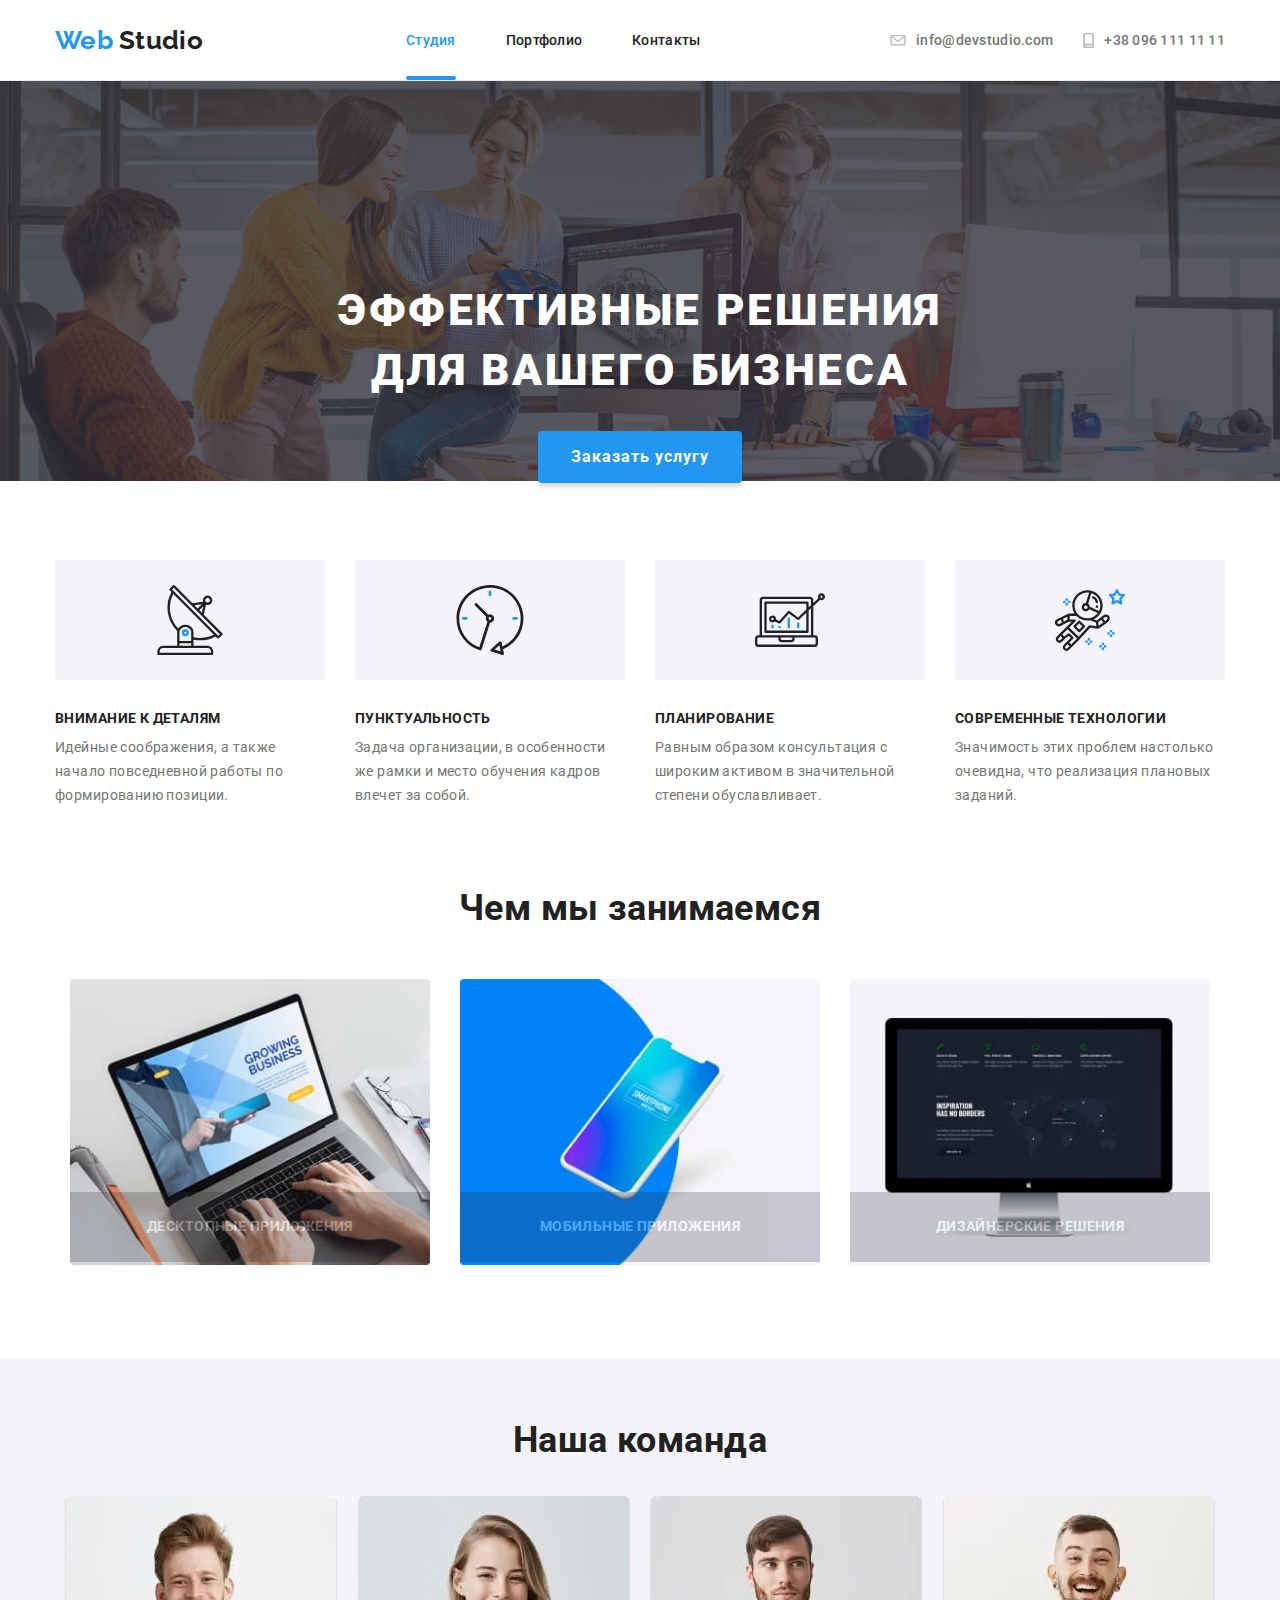
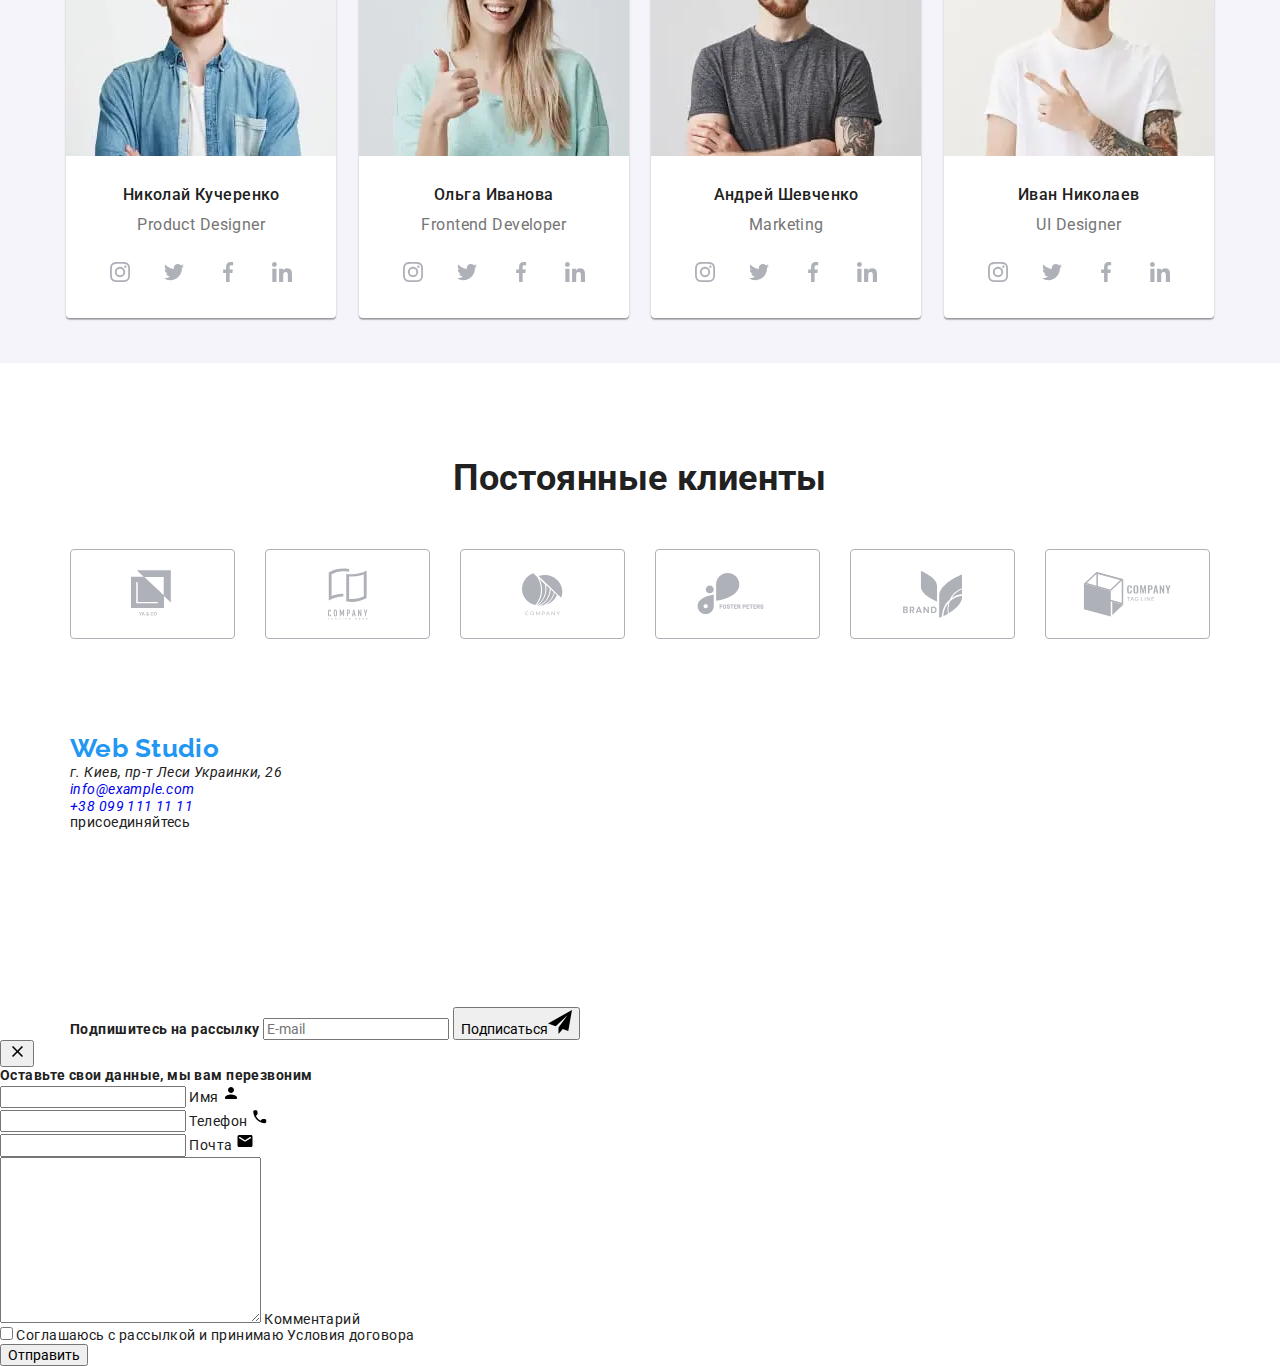
==== index.html @ 39c7b910 "main-page w/t footer" ====
<!DOCTYPE html>
<html lang="ru">
  <head>
    <meta charset="UTF-8" />
    <meta name="viewport" content="width=device-width, initial-scale=1.0" />
    <title>Web Studio</title>
    <link
      rel="stylesheet"
      href="https://fonts.googleapis.com/css2?family=Raleway:wght@700&family=Roboto:wght@400;500;700;900&display=swap"
    />
    <link
      rel="stylesheet"
      href="https://cdnjs.cloudflare.com/ajax/libs/modern-normalize/0.6.0/modern-normalize.min.css"
    />

    <link rel="stylesheet" href="./css/main.min.css" />
  </head>
  <body>
    <!-- Шапка сайта. Присутствует на всех стр сайта -->
    <header class="page-header">
      <!-- Навигация по шапке сайта -->
      <div class="container page-header__container">
        <a href="./index.html" class="logo page-header__logo"
          ><span>Web</span>
          <span class="header__logo--tail link">Studio</span></a
        >
        <div class="is-hidden" data-drop>
          <div id="menu-container" class="drop-down-menu">
            <nav>
              <ul class="page-header__nav">
                <li>
                  <a
                    href="./index.html"
                    class="link nav__link--current nav__link"
                    >Студия</a
                  >
                </li>
                <li>
                  <a href="./portfolio.html" class="link nav__link"
                    >Портфолио</a
                  >
                </li>
                <li>
                  <a href="" class="link nav__link">Контакты</a>
                </li>
              </ul>
            </nav>

            <div>
              <ul class="page-header__contacts-list">
                <li>
                  <a
                    href="mailto:info@devstudio.com"
                    class="page-header__contacts-link"
                    ><svg
                      width="16"
                      height="11"
                      class="page-header__contacts-icon"
                    >
                      <use href="./images/sprite.svg#icon-envelope"></use>
                    </svg>
                    info@devstudio.com</a
                  >
                </li>
                <li>
                  <a href="tel:+380961111111" class="page-header__contacts-link"
                    ><svg
                      width="11"
                      height="15"
                      class="page-header__contacts-icon"
                    >
                      <use
                        href="./images/sprite.svg#icon-smartphone"
                      ></use></svg
                    >+38 096 111 11 11</a
                  >
                </li>
              </ul>
            </div>
          </div>
        </div>
        <button class="drop-down-button" aria-expanded="false" data-drop-button>
          <svg
            width="24"
            height="16"
            aria-controls="menu-container"
            aria-label="Переключатель мобильного меню"
            class="drop-down-icon"
          >
            <use class="open" href="./images/sprite.svg#icon-menu_mobile"></use>
            <use
              class="close"
              href="./images/sprite.svg#icon-close_mobile"
            ></use>
          </svg>
        </button>
      </div>
    </header>

    <main>
      <!-- Герой-->
      <div class="hero-overlay">
        <section class="hero">
          <h1 class="hero__title">
            Эффективные решения <br />
            для вашего бизнеса
          </h1>
          <button class="hero__button--primary" data-modal-open>
            Заказать услугу
          </button>
        </section>
      </div>

      <!-- Преимущества -->
      <section class="section">
        <div class="container container-wrap">
          <h2 class="visually-hidden">Особенности компании</h2>
          <ul class="features__list">
            <li class="features__item">
              <div class="features__layout">
                <svg width="70" height="70" class="features__icon">
                  <use href="./images/sprite.svg#icon-antenna"></use>
                </svg>
              </div>
              <h3 class="features__subtitle">Внимание к деталям</h3>
              <p class="features__text">
                Идейные соображения, а также начало повседневной работы по
                формированию позиции.
              </p>
            </li>
            <li class="features__item">
              <div class="features__layout">
                <svg width="70" height="70" class="features__icon">
                  <use href="./images/sprite.svg#icon-clock"></use>
                </svg>
              </div>
              <h3 class="features__subtitle">Пунктуальность</h3>
              <p class="features__text">
                Задача организации, в особенности же рамки и место обучения
                кадров влечет за собой.
              </p>
            </li>
            <li class="features__item">
              <div class="features__layout">
                <svg width="70" height="70" class="features__icon">
                  <use href="./images/sprite.svg#icon-diagram"></use>
                </svg>
              </div>
              <h3 class="features__subtitle">Планирование</h3>
              <p class="features__text">
                Равным образом консультация с широким активом в значительной
                степени обуславливает.
              </p>
            </li>
            <li class="features__item">
              <div class="features__layout">
                <svg width="70" height="70" class="features__icon">
                  <use href="./images/sprite.svg#icon-astronaut"></use>
                </svg>
              </div>
              <h3 class="features__subtitle">Современные технологии</h3>
              <p class="features__text">
                Значимость этих проблем настолько очевидна, что реализация
                плановых заданий.
              </p>
            </li>
          </ul>
        </div>
      </section>

      <!-- Сфера деятельности -->
      <section class="section section-we-do">
        <div class="container">
          <h2 class="section-we-do__title title">Чем мы занимаемся</h2>
          <ul class="section-we-do__list">
            <li class="section-we-do__item">
              <img
                class="section-we-do__image"
                src="./images/laptop.jpg"
                alt="изображение ноутбук"
                width="370"
              />

              <h3 class="section-we-do__subtitle">Десктопные приложения</h3>
            </li>
            <li class="section-we-do__item">
              <img
                class="section-we-do__image"
                src="./images/mobile.jpg"
                alt="изображение смартфон"
                width="370"
              />
              <h3 class="section-we-do__subtitle">Мобильные приложения</h3>
            </li>
            <li class="section-we-do__item">
              <img
                class="section-we-do__image"
                src="./images/desctop.jpg"
                alt="изображение компьютер"
                width="370"
              />
              <h3 class="section-we-do__subtitle">Дизайнерские решения</h3>
            </li>
          </ul>
        </div>
      </section>

      <!-- Сотрудники компании -->
      <section class="section section-team">
        <div class="container container-wrap">
          <h2 class="section-team__title title">Наша команда</h2>
          <ul class="section-team__list">
            <li class="section-team__item">
              <picture>
                <source
                  srcset="
                    ./images/team/team-1_1200.webp    270w,
                    ./images/team/team-1_1200@2x.webp 540w
                  "
                  type="image/webp"
                  media="(min-width: 1200px)"
                  sizes="270px"
                />
                <source
                  srcset="
                    ./images/team/team-1_1200.jpg    270w,
                    ./images/team/team-1_1200@2x.jpg 540w
                  "
                  media="(min-width: 1200px)"
                  sizes="270px"
                />

                <source
                  srcset="
                    ./images/team/team-1_768.webp    354w,
                    ./images/team/team-1_768@2x.webp 708w
                  "
                  type="image/webp"
                  media="(min-width: 768px)"
                  sizes="354px"
                />
                <source
                  srcset="
                    ./images/team/team-1_768.jpg    354w,
                    ./images/team/team-1_768@2x.jpg 708w
                  "
                  media="(min-width: 768px)"
                  sizes="354px"
                />

                <source
                  srcset="
                    ./images/team/team-1_480.webp    450w,
                    ./images/team/team-1_480@2x.webp 900w
                  "
                  type="image/webp"
                  media="(max-width: 767px)"
                />

                <source
                  srcset="
                    ./images/team/team-1_480.jpg    450w,
                    ./images/team/team-1_480@2x.jpg 900w
                  "
                  media="(max-width: 767px)"
                />

                <img
                  class="face-card__image"
                  src="./images/team/team-1_480.jpg"
                  alt="Фото Николая Кучеренко"
                />
              </picture>
              <div class="card__item-info">
                <h3 class="card__item-name">Николай Кучеренко</h3>
                <p class="card__item-profession">Product Designer</p>
                <ul class="card__social-list">
                  <li>
                    <a
                      href=""
                      aria-label="Instagram link"
                      class="card__social-link social-link"
                      ><svg width="20" height="20" class="icon-social">
                        <use
                          href="./images/sprite.svg#icon-Instagram"
                        ></use></svg
                    ></a>
                  </li>
                  <li>
                    <a
                      href=""
                      aria-label="Twitter link"
                      class="card__social-link social-link"
                      ><svg width="20" height="20" class="icon-social">
                        <use href="./images/sprite.svg#icon-twitter"></use></svg
                    ></a>
                  </li>
                  <li>
                    <a
                      href=""
                      aria-label="Facebook link"
                      class="card__social-link social-link"
                      ><svg width="20" height="20" class="icon-social">
                        <use
                          href="./images/sprite.svg#icon-facebook"
                        ></use></svg
                    ></a>
                  </li>
                  <li>
                    <a
                      href=""
                      aria-label="LinkedIn link"
                      class="card__social-link social-link"
                      ><svg width="20" height="20" class="icon-social">
                        <use
                          href="./images/sprite.svg#icon-linkedIn"
                        ></use></svg
                    ></a>
                  </li>
                </ul>
              </div>
            </li>

            <li class="section-team__item">
              <div class="card">
                <picture>
                  <source
                    srcset="
                      ./images/team/team-2_1200.webp    270w,
                      ./images/team/team-2_1200@2x.webp 540w
                    "
                    type="image/webp"
                    media="(min-width: 1200px)"
                    sizes="270px"
                  />
                  <source
                    srcset="
                      ./images/team/team-2_1200.jpg    270w,
                      ./images/team/team-2_1200@2x.jpg 540w
                    "
                    media="(min-width: 1200px)"
                    sizes="270px"
                  />

                  <source
                    srcset="
                      ./images/team/team-2_768.webp    354w,
                      ./images/team/team-2_768@2x.webp 708w
                    "
                    type="image/webp"
                    media="(min-width: 768px)"
                    sizes="354px"
                  />
                  <source
                    srcset="
                      ./images/team/team-2_768.jpg    354w,
                      ./images/team/team-2_768@2x.jpg 708w
                    "
                    media="(min-width: 768px)"
                    sizes="354px"
                  />

                  <source
                    srcset="
                      ./images/team/team-2_480.webp    450w,
                      ./images/team/team-2_480@2x.webp 900w
                    "
                    type="image/webp"
                    media="(max-width: 767px)"
                  />

                  <source
                    srcset="
                      ./images/team/team-2_480.jpg    450w,
                      ./images/team/team-2_480@2x.jpg 900w
                    "
                    media="(max-width: 767px)"
                  />

                  <img
                    class="face-card__image"
                    src="./images/team/team-2_480.jpg"
                    alt="Фото Ольга Иванова"
                  />
                </picture>

                <div class="card__item-info">
                  <h3 class="card__item-name">Ольга Иванова</h3>
                  <p class="card__item-profession">Frontend Developer</p>
                  <ul class="card__social-list">
                    <li>
                      <a
                        href=""
                        aria-label="Instagram link"
                        class="card__social-link social-link"
                        ><svg width="20" height="20" class="icon-social">
                          <use
                            href="./images/sprite.svg#icon-Instagram"
                          ></use></svg
                      ></a>
                    </li>
                    <li>
                      <a
                        href=""
                        aria-label="Twitter link"
                        class="card__social-link social-link"
                        ><svg width="20" height="20" class="icon-social">
                          <use
                            href="./images/sprite.svg#icon-twitter"
                          ></use></svg
                      ></a>
                    </li>
                    <li>
                      <a
                        href=""
                        aria-label="Facebook link"
                        class="card__social-link social-link"
                        ><svg width="20" height="20" class="icon-social">
                          <use
                            href="./images/sprite.svg#icon-facebook"
                          ></use></svg
                      ></a>
                    </li>
                    <li>
                      <a
                        href=""
                        aria-label="LinkedIn link"
                        class="card__social-link social-link"
                        ><svg width="20" height="20" class="icon-social">
                          <use
                            href="./images/sprite.svg#icon-linkedIn"
                          ></use></svg
                      ></a>
                    </li>
                  </ul>
                </div>
              </div>
            </li>

            <li class="section-team__item">
              <div class="card">
                <picture>
                  <source
                    srcset="
                      ./images/team/team-3_1200.webp    270w,
                      ./images/team/team-3_1200@2x.webp 540w
                    "
                    type="image/webp"
                    media="(min-width: 1200px)"
                    sizes="270px"
                  />
                  <source
                    srcset="
                      ./images/team/team-3_1200.jpg    270w,
                      ./images/team/team-3_1200@2x.jpg 540w
                    "
                    media="(min-width: 1200px)"
                    sizes="270px"
                  />

                  <source
                    srcset="
                      ./images/team/team-3_768.webp    354w,
                      ./images/team/team-3_768@2x.webp 708w
                    "
                    type="image/webp"
                    media="(min-width: 768px)"
                    sizes="354px"
                  />
                  <source
                    srcset="
                      ./images/team/team-3_768.jpg    354w,
                      ./images/team/team-3_768@2x.jpg 708w
                    "
                    media="(min-width: 768px)"
                    sizes="354px"
                  />

                  <source
                    srcset="
                      ./images/team/team-3_480.webp    450w,
                      ./images/team/team-3_480@2x.webp 900w
                    "
                    type="image/webp"
                    media="(max-width: 767px)"
                  />

                  <source
                    srcset="
                      ./images/team/team-3_480.jpg    450w,
                      ./images/team/team-3_480@2x.jpg 900w
                    "
                    media="(max-width: 767px)"
                  />

                  <img
                    class="face-card__image"
                    src="./images/team/team-3_480.jpg"
                    alt="Фото Андрей Шевченко"
                  />
                </picture>

                <div class="card__item-info">
                  <h3 class="card__item-name">Андрей Шевченко</h3>
                  <p class="card__item-profession">Marketing</p>
                  <ul class="card__social-list">
                    <li>
                      <a
                        href=""
                        aria-label="Instagram link"
                        class="card__social-link social-link"
                        ><svg width="20" height="20" class="icon-social">
                          <use
                            href="./images/sprite.svg#icon-Instagram"
                          ></use></svg
                      ></a>
                    </li>
                    <li>
                      <a
                        href=""
                        aria-label="Twitter link"
                        class="card__social-link social-link"
                        ><svg width="20" height="20" class="icon-social">
                          <use
                            href="./images/sprite.svg#icon-twitter"
                          ></use></svg
                      ></a>
                    </li>
                    <li>
                      <a
                        href=""
                        aria-label="Facebook link"
                        class="card__social-link social-link"
                        ><svg width="20" height="20" class="icon-social">
                          <use
                            href="./images/sprite.svg#icon-facebook"
                          ></use></svg
                      ></a>
                    </li>
                    <li>
                      <a
                        href=""
                        aria-label="LinkedIn link"
                        class="card__social-link social-link"
                        ><svg width="20" height="20" class="icon-social">
                          <use
                            href="./images/sprite.svg#icon-linkedIn"
                          ></use></svg
                      ></a>
                    </li>
                  </ul>
                </div>
              </div>
            </li>

            <li class="section-team__item">
              <div class="card">
                <picture>
                  <source
                    srcset="
                      ./images/team/team-4_1200.webp    270w,
                      ./images/team/team-4_1200@2x.webp 540w
                    "
                    type="image/webp"
                    media="(min-width: 1200px)"
                    sizes="270px"
                  />
                  <source
                    srcset="
                      ./images/team/team-4_1200.jpg    270w,
                      ./images/team/team-4_1200@2x.jpg 540w
                    "
                    media="(min-width: 1200px)"
                    sizes="270px"
                  />

                  <source
                    srcset="
                      ./images/team/team-4_768.webp    354w,
                      ./images/team/team-4_768@2x.webp 708w
                    "
                    type="image/webp"
                    media="(min-width: 768px)"
                    sizes="354px"
                  />
                  <source
                    srcset="
                      ./images/team/team-4_768.jpg    354w,
                      ./images/team/team-4_768@2x.jpg 708w
                    "
                    media="(min-width: 768px)"
                    sizes="354px"
                  />

                  <source
                    srcset="
                      ./images/team/team-4_480.webp    450w,
                      ./images/team/team-4_480@2x.webp 900w
                    "
                    type="image/webp"
                    media="(max-width: 767px)"
                  />

                  <source
                    srcset="
                      ./images/team/team-4_480.jpg    450w,
                      ./images/team/team-4_480@2x.jpg 900w
                    "
                    media="(max-width: 767px)"
                  />

                  <img
                    class="face-card__image"
                    src="./images/team/team-4_480.jpg"
                    alt="Фото Иван Николаев"
                  />
                </picture>

                <div class="card__item-info">
                  <h3 class="card__item-name">Иван Николаев</h3>
                  <p class="card__item-profession">UI Designer</p>
                  <ul class="card__social-list">
                    <li>
                      <a
                        href=""
                        aria-label="Instagram link"
                        class="card__social-link social-link"
                        ><svg width="20" height="20" class="icon-social">
                          <use
                            href="./images/sprite.svg#icon-Instagram"
                          ></use></svg
                      ></a>
                    </li>
                    <li>
                      <a
                        href=""
                        aria-label="Twitter link"
                        class="card__social-link social-link"
                        ><svg width="20" height="20" class="icon-social">
                          <use
                            href="./images/sprite.svg#icon-twitter"
                          ></use></svg
                      ></a>
                    </li>
                    <li>
                      <a
                        href=""
                        aria-label="Facebook link"
                        class="card__social-link social-link"
                        ><svg width="20" height="20" class="icon-social">
                          <use
                            href="./images/sprite.svg#icon-facebook"
                          ></use></svg
                      ></a>
                    </li>
                    <li>
                      <a
                        href=""
                        aria-label="LinkedIn link"
                        class="card__social-link social-link"
                        ><svg width="20" height="20" class="icon-social">
                          <use
                            href="./images/sprite.svg#icon-linkedIn"
                          ></use></svg
                      ></a>
                    </li>
                  </ul>
                </div>
              </div>
            </li>
          </ul>
        </div>
      </section>

      <!-- Клиенты -->
      <section class="section">
        <div class="container container-wrap">
          <h2 class="title">Постоянные клиенты</h2>
          <ul class="clients__list">
            <li class="clients__item">
              <a href="./" class="clients__link"
                ><svg
                  width="44"
                  height="49"
                  aria-label="логотип компании-1"
                  class="clients__icon-1 clients__logo"
                >
                  <use href="./images/sprite.svg#icon-logo-1"></use></svg
              ></a>
            </li>
            <li class="clients__item">
              <a href="./" class="clients__link"
                ><svg
                  width="40"
                  height="52"
                  aria-label="логотип компании-2"
                  class="clients__icon-2 clients__logo"
                >
                  <use href="./images/sprite.svg#icon-logo-2"></use></svg
              ></a>
            </li>

            <li class="clients__item">
              <a href="./" class="clients__link"
                ><svg
                  width="41"
                  height="43"
                  aria-label="логотип компании-3"
                  class="clients__icon-3 clients__logo"
                >
                  <use href="./images/sprite.svg#icon-logo-3"></use></svg
              ></a>
            </li>
            <li class="clients__item">
              <a href="./" class="clients__link"
                ><svg
                  width="80"
                  height="42"
                  aria-label="логотип компании-4"
                  class="clients__icon-4 clients__logo"
                >
                  <use href="./images/sprite.svg#icon-logo-4"></use></svg
              ></a>
            </li>
            <li class="clients__item">
              <a href="./" class="clients__link"
                ><svg
                  width="59"
                  height="47"
                  aria-label="логотип компании-5"
                  class="clients__icon-5 clients__logo"
                >
                  <use href="./images/sprite.svg#icon-logo-5"></use></svg
              ></a>
            </li>
            <li class="clients__item">
              <a href="./" class="clients__link"
                ><svg
                  width="89"
                  height="45"
                  aria-label="логотип компании-6"
                  class="clients__icon-6 clients__logo"
                >
                  <use href="./images/sprite.svg#icon-logo-6"></use></svg
              ></a>
            </li>
          </ul>
        </div>
      </section>
    </main>

    <!-- Подвал. Присутствует на всех стр сайта -->
    <footer>
      <div class="container footer-container">
        <div>
          <a href="./index.html" class="logo link footer__logo"
            >Web <span class="footer__logo--tail link">Studio</span></a
          >
          <address>
            <ul class="adress__list">
              <li class="address__item">г. Киев, пр-т Леси Украинки, 26</li>
              <li class="address__item">
                <a href="mailto:info@example.com" class="link footer__mail"
                  >info@example.com</a
                >
              </li>
              <li class="address__item">
                <a href="tel:+380991111111" class="link footer__tel"
                  >+38 099 111 11 11</a
                >
              </li>
            </ul>
          </address>
        </div>
        <div class="join-us">
          <p class="join-us__title">присоединяйтесь</p>

          <ul class="footer__social-list">
            <!-- aria-label -тэг для подписи ссылки-иконки или кнопки-иконки, нужен для читалок и индексаторов, воспринимается ими вместо текста/картинки, видимой посетителю сайта -->
            <li>
              <a
                href=""
                aria-label="Instagram link"
                class="social-link social-link--background"
                ><svg
                  width="20"
                  height="20"
                  class="icon-social footer__icon-social"
                >
                  <use href="./images/sprite.svg#icon-Instagram"></use></svg
              ></a>
            </li>
            <li>
              <a
                href=""
                aria-label="Twitter link"
                class="social-link social-link--background"
                ><svg
                  width="20"
                  height="20"
                  class="icon-social footer__icon-social"
                >
                  <use href="./images/sprite.svg#icon-twitter"></use></svg
              ></a>
            </li>
            <li>
              <a
                href=""
                aria-label="Facebook link"
                class="social-link social-link--background"
                ><svg
                  width="20"
                  height="20"
                  class="icon-social footer__icon-social"
                >
                  <use href="./images/sprite.svg#icon-facebook"></use></svg
              ></a>
            </li>
            <li>
              <a
                href=""
                aria-label="LinkedIn link"
                class="social-link social-link--background"
                ><svg
                  width="20"
                  height="20"
                  class="icon-social footer__icon-social"
                >
                  <use href="./images/sprite.svg#icon-linkedIn"></use></svg
              ></a>
            </li>
          </ul>
        </div>
        <div class="container-form">
          <form class="subscribe">
            <b class="subscribe__title">Подпишитесь на рассылку</b>
            <input
              type="email"
              name="email-footer"
              class="subscribe__input"
              placeholder="E-mail"
            />
            <button class="subscribe__button" type="submit">
              Подписаться<svg
                width="24"
                height="24"
                class="subscribe__icon-send"
              >
                <use href="./images/sprite.svg#icon-send"></use>
              </svg>
            </button>
          </form>
          <!-- форма подписки -->
        </div>
      </div>

      <!-- <p class="copyright">&copy; 2020 | Developed by GoIT Students</p> -->
    </footer>

    <!-- Modal + backdrop -->
    <div class="backdrop is-hidden" data-modal>
      <div class="modal">
        <button class="close-modal" data-modal-close>
          <svg width="18" height="18" class="icon-close">
            <use href="./images/sprite.svg#icon-close-form"></use>
          </svg>
        </button>
        <form class="form-action" autocomplete="off">
          <b class="form-title">Оставьте свои данные, мы вам перезвоним</b>

          <div class="form-field">
            <input
              class="form-input"
              type="text"
              name="user-name"
              id="user-name"
              placeholder=" "
            />
            <label class="form-label" for="user-name">Имя</label>
            <svg width="18" height="18" class="icon-label">
              <use href="./images/sprite.svg#icon-person-form"></use>
            </svg>
          </div>

          <div class="form-field">
            <input
              class="form-input"
              type="tel"
              name="form-tel"
              id="form-tel"
              placeholder=" "
            />
            <label class="form-label" for="form-tel">Телефон</label>
            <svg width="18" height="18" class="icon-label">
              <use href="./images/sprite.svg#icon-phone-form"></use>
            </svg>
          </div>

          <div class="form-field">
            <input
              class="form-input"
              type="email"
              name="form-mail"
              id="form-mail"
              placeholder=" "
            />
            <label class="form-label" for="form-mail">Почта</label>
            <svg width="18" height="18" class="icon-label">
              <use href="./images/sprite.svg#icon-email-form"></use>
            </svg>
          </div>

          <div class="field-textarea">
            <textarea
              class="form-textarea"
              name="comment"
              id="comment"
              cols="30"
              rows="10"
              placeholder=" "
            ></textarea>
            <label class="form-label" for="comment">Комментарий</label>
          </div>

          <label class="checkbox-form"
            ><input class="checkbox" type="checkbox" name="checkup" />
            <span class="check-icon"></span>
            <span>
              Соглашаюсь с рассылкой и принимаю
              <a class="link check-up">Условия договора</a>
            </span></label
          >

          <div class="submit-form">
            <button type="submit" class="button submit-button">
              Отправить
            </button>
          </div>
        </form>
      </div>
    </div>

    <script src="./js/menu.js"></script>
    <script src="./js/modal.js"></script>
    <!-- <script>
      const { height: pageHeaderHeight } = document
        .querySelector(".page-header")
        .getBoundingClientRect().height;

      document.body.style.paddingTop = `${pageHeaderHeight}px`;
    </script> -->
  </body>
</html>
---- css/main.min.css ----
h2,h3,p,h1,a,b,ul,div{list-style:none;text-decoration:none;margin:0;padding:0}img{display:block;margin:0;padding:0;height:auto;max-width:100%}h2,h3{font-weight:700;line-height:1.17}button,input,select,textarea{font-family:inherit}button{cursor:pointer}.link:focus,.link:hover{color:#2196f3}body{font-family:"Roboto",sans-serif;color:#212121;background-color:#fff}.section{padding-top:94px;padding-bottom:94px}@media screen and (max-width: 1200px){.section{padding-top:60px;padding-bottom:60px}}.title{text-align:center;margin-bottom:30px}@media screen and (max-width: 767px){.title{font-size:28px}}@media screen and (min-width: 1200px){.title{font-size:36px;margin-bottom:50px}}.container{width:calc(100% - 30px);max-width:1170px;margin:0 auto 0;padding-left:15px;padding-right:15px}@media screen and (min-width: 768px) and (max-width: 1199px){.container-wrap{max-width:1000px}}.button:focus,.button:hover{color:#fff;background-color:#2196f3}body{font-style:normal;font-weight:400;font-size:14px;line-height:1.2;letter-spacing:0.03em}.visually-hidden{position:absolute;overflow:hidden;clip:rect(0 0 0 0);height:1px;width:1px;margin:-1px;padding:0;border:0}.page-header{font-size:18px;font-weight:500;line-height:1.16;letter-spacing:0.02em;border-bottom:1px solid #ececec;background-color:#fff;width:100%;position:-webkit-sticky;position:sticky;top:0;z-index:10}@media screen and (min-width: 768px){.page-header{font-size:14px;line-height:1.14}.page-header .is-hidden{opacity:1;visibility:visible;pointer-events:all}}@media screen and (min-width: 768px) and (min-width: 1200px){.page-header .is-hidden{margin-left:10px;-ms-flex-preferred-size:70%;flex-basis:70%}}@media screen and (min-width: 1200px){.page-header{line-height:1.15}}.page-header__container{display:-webkit-box;display:-ms-flexbox;display:flex;-webkit-box-align:center;-ms-flex-align:center;align-items:center;padding:10px 0}@media screen and (min-width: 768px){.page-header__container{padding-top:0;padding-bottom:0;-webkit-box-pack:justify;-ms-flex-pack:justify;justify-content:space-between;min-height:80px}}@media screen and (min-width: 768px){.page-header__logo{margin-right:65px;-ms-flex-negative:0;flex-shrink:0}}.page-header__nav{display:-webkit-box;display:-ms-flexbox;display:flex;-webkit-box-align:center;-ms-flex-align:center;align-items:center}@media screen and (max-width: 767px){.page-header__nav{padding:60px 0;-webkit-box-orient:vertical;-webkit-box-direction:normal;-ms-flex-direction:column;flex-direction:column;-webkit-box-pack:justify;-ms-flex-pack:justify;justify-content:space-between}}@media screen and (min-width: 768px) and (max-width: 1199px){.page-header__nav{margin-right:84px}}@media screen and (max-width: 767px){.page-header__nav li+li{margin-top:40px}}@media screen and (min-width: 768px){.page-header__nav li+li{margin-left:50px}}.page-header__contacts-list{margin-left:auto}@media screen and (max-width: 767px){.page-header__contacts-list{padding-bottom:60px}.page-header__contacts-list li+li{margin-top:16px}}@media screen and (min-width: 768px) and (max-width: 1199px){.page-header__contacts-list li:not(:last-child){margin-bottom:10px}}@media screen and (min-width: 1200px){.page-header__contacts-list{display:-webkit-box;display:-ms-flexbox;display:flex;-webkit-box-pack:center;-ms-flex-pack:center;justify-content:center}.page-header__contacts-list li+li{margin-left:30px}}.page-header__contacts-icon{margin-right:10px;fill:#afb1b8;stroke:#afb1b8;stroke-width:1px;-webkit-transition:all 250ms cubic-bezier(0.4, 0, 0.2, 1) 1ms;transition:all 250ms cubic-bezier(0.4, 0, 0.2, 1) 1ms}.page-header__contacts-link{color:#757575;display:-webkit-box;display:-ms-flexbox;display:flex;-webkit-box-pack:center;-ms-flex-pack:center;justify-content:center;-webkit-box-align:center;-ms-flex-align:center;align-items:center;-webkit-transition:all 250ms cubic-bezier(0.4, 0, 0.2, 1) 1ms;transition:all 250ms cubic-bezier(0.4, 0, 0.2, 1) 1ms}@media screen and (min-width: 768px) and (max-width: 1199px){.page-header__contacts-link{-webkit-box-pack:start;-ms-flex-pack:start;justify-content:flex-start}}@media screen and (min-width: 1200px){.page-header__contacts-link{padding-top:10px;padding-bottom:10px;-webkit-box-pack:end;-ms-flex-pack:end;justify-content:flex-end}}.page-header__contacts-link:hover,.page-header__contacts-link:focus{color:#2196f3}.page-header__contacts-link:hover .page-header__contacts-icon,.page-header__contacts-link:focus .page-header__contacts-icon{fill:#2196f3;stroke:#2196f3;stroke-width:2px}.nav__link{color:#212121;display:inline-block;-webkit-transition:all 250ms cubic-bezier(0.4, 0, 0.2, 1) 1ms;transition:all 250ms cubic-bezier(0.4, 0, 0.2, 1) 1ms}@media screen and (min-width: 768px){.nav__link{display:block;padding-top:32px;padding-bottom:32px}}.page-header__nav .nav__link--current{color:#2196f3;position:relative}@media screen and (max-width: 768px){.page-header__nav .nav__link--current{padding:12px 0}}.nav__link--current::after{content:"";position:absolute;bottom:0;left:0;display:block;width:100%;height:4px;border-color:#2196f3;border-radius:2px 2px;background-color:#2196f3}@media screen and (max-width: 767px){.drop-down-button{width:40px;height:40px;background-color:transparent;border:none;outline:none;display:-webkit-inline-box;display:-ms-inline-flexbox;display:inline-flex;-webkit-box-align:center;-ms-flex-align:center;align-items:center;margin-left:auto}.drop-down-button:hover,.drop-down-button:focus{fill:#2196f3}}@media screen and (min-width: 768px){.drop-down-button{display:none}}@media screen and (max-width: 767px){.drop-down-icon .open{display:none}}@media screen and (max-width: 767px){.is-hidden{opacity:0;visibility:hidden;pointer-events:none}.is-hidden .drop-down-menu{-webkit-transform:scaleY(0);transform:scaleY(0);opacity:0}.is-hidden+.drop-down-button .open{display:block}.is-hidden+.drop-down-button .close{display:none}}@media screen and (max-width: 767px){.drop-down-menu{display:none;position:absolute;top:60px;left:0px;width:100%;background:white;border-top:1px solid #ececec;-webkit-box-shadow:0 1px 3px rgba(0,0,0,0.16),0 2px 4px rgba(0,0,0,0.08),0 4px 8px rgba(0,0,0,0.04);box-shadow:0 1px 3px rgba(0,0,0,0.16),0 2px 4px rgba(0,0,0,0.08),0 4px 8px rgba(0,0,0,0.04);-webkit-box-orient:vertical;-webkit-box-direction:normal;-ms-flex-direction:column;flex-direction:column;display:-webkit-box;display:-ms-flexbox;display:flex;-webkit-box-pack:center;-ms-flex-pack:center;justify-content:center;-webkit-box-align:center;-ms-flex-align:center;align-items:center;-webkit-transform-origin:top;transform-origin:top;-webkit-transform:scaleY(1);transform:scaleY(1);opacity:1;-webkit-transition:opacity 0.2s linear, -webkit-transform 0.2s linear;transition:opacity 0.2s linear, -webkit-transform 0.2s linear;transition:transform 0.2s linear, opacity 0.2s linear;transition:transform 0.2s linear, opacity 0.2s linear, -webkit-transform 0.2s linear}}@media screen and (min-width: 768px){.drop-down-menu{display:-webkit-box;display:-ms-flexbox;display:flex;-webkit-box-pack:justify;-ms-flex-pack:justify;justify-content:space-between;-webkit-box-align:center;-ms-flex-align:center;align-items:center}}.logo{font-weight:700;font-size:24px;font-family:"Raleway",sans-serif;color:#2196f3;line-height:1.16}@media screen and (min-width: 1200px){.logo{font-size:26px;line-height:1.19}}.header__logo--tail{color:#212121;-webkit-transition:all 250ms cubic-bezier(0.4, 0, 0.2, 1) 1ms;transition:all 250ms cubic-bezier(0.4, 0, 0.2, 1) 1ms}.header__logo--tail:hover,.header__logo--tail:focus{color:#2196f3}.hero{text-align:center;padding-top:118px;padding-bottom:118px}@media screen and (min-width: 1200px){.hero{padding-top:200px;padding-bottom:200px}}.hero__title{font-size:26px;font-weight:900;letter-spacing:0.06em;line-height:1.62em;text-align:center;text-transform:uppercase;color:#fff;margin-right:auto;margin-left:auto}@media screen and (min-width: 1200px){.hero__title{font-size:44px;line-height:1.36}}.hero-overlay{height:400px;max-width:1600px;margin-right:auto;margin-left:auto;background-image:-webkit-gradient(linear, left top, right top, from(rgba(47,48,58,0.8)), to(rgba(47,48,58,0.8))),url(".../images/hero-background/hero-mobile-480-400.webp");background-image:linear-gradient(to right, rgba(47,48,58,0.8), rgba(47,48,58,0.8)),url(".../images/hero-background/hero-mobile-480-400.webp");background-repeat:no-repeat;background-size:cover;background-position:center}.no-webp .hero-overlay{background-image:-webkit-gradient(linear, left top, right top, from(rgba(47,48,58,0.8)), to(rgba(47,48,58,0.8))),url(".../images/hero-background/hero-mobile-480-400.jpg");background-image:linear-gradient(to right, rgba(47,48,58,0.8), rgba(47,48,58,0.8)),url(".../images/hero-background/hero-mobile-480-400.jpg")}.hero__button--primary{font-size:16px;font-weight:700;letter-spacing:0.06em;line-height:1.88;text-align:center;color:#fff;background-color:#2196f3;-webkit-box-shadow:0 4px 4px rgba(0,0,0,0.15);box-shadow:0 4px 4px rgba(0,0,0,0.15);border-radius:4px;border:1px solid rgba(0,0,0,0);display:inline-block;padding:10px 32px;min-width:200px;margin-top:30px;-webkit-transform:scale(1, 1);transform:scale(1, 1);-webkit-transition:background-color 250ms cubic-bezier(0.4, 0, 0.2, 1) 1ms,-webkit-transform 250ms cubic-bezier(0.4, 0, 0.2, 1) 1ms;transition:background-color 250ms cubic-bezier(0.4, 0, 0.2, 1) 1ms,-webkit-transform 250ms cubic-bezier(0.4, 0, 0.2, 1) 1ms;transition:transform 250ms cubic-bezier(0.4, 0, 0.2, 1) 1ms,background-color 250ms cubic-bezier(0.4, 0, 0.2, 1) 1ms;transition:transform 250ms cubic-bezier(0.4, 0, 0.2, 1) 1ms,background-color 250ms cubic-bezier(0.4, 0, 0.2, 1) 1ms,-webkit-transform 250ms cubic-bezier(0.4, 0, 0.2, 1) 1ms}.hero__button--primary:hover,.hero__button--primary:focus{background-color:#188ce8;-webkit-transform:scale(1.1, 1.1);transform:scale(1.1, 1.1)}.hero-overlay{max-height:600px;max-width:1600px;margin-right:auto;margin-left:auto;background-image:-webkit-gradient(linear, left top, left bottom, from(rgba(47,48,58,0.8)), to(rgba(47,48,58,0.8))),url(..//images/hero-background/hero-mobile-480-400.jpg);background-image:linear-gradient(rgba(47,48,58,0.8), rgba(47,48,58,0.8)),url(..//images/hero-background/hero-mobile-480-400.jpg);background-color:#757575;background-repeat:no-repeat;background-size:cover;background-position:center}@media screen and (max-width: 480px){.hero-overlay{background-image:-webkit-gradient(linear, left top, left bottom, from(rgba(47,48,58,0.8)), to(rgba(47,48,58,0.8))),url(..//images/hero-background/hero-mobile-480-400.jpg);background-image:linear-gradient(rgba(47,48,58,0.8), rgba(47,48,58,0.8)),url(..//images/hero-background/hero-mobile-480-400.jpg)}}@media screen and (max-width: 480px) and (min-device-pixel-ratio: 2), screen and (max-width: 480px) and (-webkit-min-device-pixel-ratio: 2), screen and (max-width: 480px) and (min-resolution: 192dpi), screen and (max-width: 480px) and (min-resolution: 2dppx){.hero-overlay{background-image:-webkit-gradient(linear, left top, left bottom, from(rgba(47,48,58,0.8)), to(rgba(47,48,58,0.8))),url(..//images/hero-background/hero-mobile-480-400@2x.jpg);background-image:linear-gradient(rgba(47,48,58,0.8), rgba(47,48,58,0.8)),url(..//images/hero-background/hero-mobile-480-400@2x.jpg)}}@media screen and (min-width: 481px){.hero-overlay{background-image:-webkit-gradient(linear, left top, left bottom, from(rgba(47,48,58,0.8)), to(rgba(47,48,58,0.8))),url(..//images/hero-background/hero-tablet-768-400.jpg);background-image:linear-gradient(rgba(47,48,58,0.8), rgba(47,48,58,0.8)),url(..//images/hero-background/hero-tablet-768-400.jpg)}}@media screen and (min-width: 481px) and (min-device-pixel-ratio: 2), screen and (min-width: 481px) and (-webkit-min-device-pixel-ratio: 2), screen and (min-width: 481px) and (min-resolution: 192dpi), screen and (min-width: 481px) and (min-resolution: 2dppx){.hero-overlay{background-image:-webkit-gradient(linear, left top, left bottom, from(rgba(47,48,58,0.8)), to(rgba(47,48,58,0.8))),url(..//images/hero-background/hero-tablet-768-400@2x.jpg);background-image:linear-gradient(rgba(47,48,58,0.8), rgba(47,48,58,0.8)),url(..//images/hero-background/hero-tablet-768-400@2x.jpg)}}@media screen and (min-width: 1200px){.hero-overlay{background-image:-webkit-gradient(linear, left top, left bottom, from(rgba(47,48,58,0.8)), to(rgba(47,48,58,0.8))),url(..//images/hero-background/hero-desctop-1600-600.jpg);background-image:linear-gradient(rgba(47,48,58,0.8), rgba(47,48,58,0.8)),url(..//images/hero-background/hero-desctop-1600-600.jpg)}}@media screen and (min-width: 1200px) and (min-device-pixel-ratio: 2), screen and (min-width: 1200px) and (-webkit-min-device-pixel-ratio: 2), screen and (min-width: 1200px) and (min-resolution: 192dpi), screen and (min-width: 1200px) and (min-resolution: 2dppx){.hero-overlay{background-image:-webkit-gradient(linear, left top, left bottom, from(rgba(47,48,58,0.8)), to(rgba(47,48,58,0.8))),url(..//images/hero-background/hero-desctop-1600-600@2x.jpg);background-image:linear-gradient(rgba(47,48,58,0.8), rgba(47,48,58,0.8)),url(..//images/hero-background/hero-desctop-1600-600@2x.jpg)}}.features__subtitle{font-size:inherit;text-transform:uppercase;margin-top:30px;margin-bottom:10px}@media screen and (max-width: 767px){.features__subtitle{text-align:center}}@media screen and (min-width: 768px){.features__subtitle{text-align:left}}@media screen and (min-width: 768px){.features__list{display:-webkit-box;display:-ms-flexbox;display:flex;-ms-flex-wrap:wrap;flex-wrap:wrap;margin:-15px}}.features__item{width:100%;margin:0 auto}@media screen and (max-width: 767px){.features__item{max-width:450px}.features__item:not(:first-child){margin-top:30px}}@media screen and (min-width: 768px){.features__item{width:calc((100% - 30px) / 2);max-width:354px}}@media screen and (min-width: 768px) and (max-width: 1199px){.features__item:nth-child(2n+1){margin-right:30px}}@media screen and (min-width: 1200px){.features__item{width:calc((100% - 30px * 3) / 4);max-width:270px}.features__item:not(:last-child){margin-right:30px}}.features__text{line-height:1.7;color:#757575}.features__layout{height:120px;background-color:#f5f4fa;display:-webkit-box;display:-ms-flexbox;display:flex;-webkit-box-pack:center;-ms-flex-pack:center;justify-content:center;-webkit-box-align:center;-ms-flex-align:center;align-items:center}.section-we-do{padding-top:0}@media screen and (max-width: 1200px){.section-we-do{display:none}}.section-we-do__list{display:-webkit-box;display:-ms-flexbox;display:flex;-webkit-box-pack:justify;-ms-flex-pack:justify;justify-content:space-between}.section-we-do__item{width:calc((100% - 30px * 2) / 3);position:relative}.section-we-do__item:hover{cursor:pointer}.section-we-do__subtitle{position:absolute;bottom:3px;left:0;width:100%;opacity:0.3;-webkit-transition:all 250ms cubic-bezier(0.4, 0, 0.2, 1) 1ms;transition:all 250ms cubic-bezier(0.4, 0, 0.2, 1) 1ms;font-size:14px;font-weight:700;line-height:1.14;text-transform:uppercase;text-align:center;color:#fff;background-color:rgba(47,48,58,0.8);padding-top:27px;padding-bottom:27px;padding-left:50px;padding-right:50px}.section-we-do__item:hover .section-we-do__subtitle{opacity:1}.section-team{background-color:#f5f4fa;padding-top:60px;padding-bottom:60px}@media screen and (max-width: 768px){.section-team__title{font-size:28px}}@media screen and (min-width: 768px){.section-team__list{display:-webkit-box;display:-ms-flexbox;display:flex;-webkit-box-pack:center;-ms-flex-pack:center;justify-content:center;-webkit-box-align:stretch;-ms-flex-align:stretch;align-items:stretch;-ms-flex-wrap:wrap;flex-wrap:wrap;margin:-15px}}.section-team__item{background-color:#fff;-webkit-box-shadow:0 2px 1px rgba(0,0,0,0.2),0 1px 1px rgba(0,0,0,0.14),0 1px 3px rgba(0,0,0,0.12);box-shadow:0 2px 1px rgba(0,0,0,0.2),0 1px 1px rgba(0,0,0,0.14),0 1px 3px rgba(0,0,0,0.12);border-radius:4px;overflow:hidden;border:#afb1b8;width:100%;text-align:center;margin:0 auto;overflow:hidden}@media screen and (max-width: 767px){.section-team__item{max-width:450px;max-height:482px}.section-team__item:not(:last-child){margin-bottom:30px}}@media screen and (min-width: 768px) and (max-width: 1199px){.section-team__item{width:calc((100% - 4 * 15px) / 2);max-width:354px;-ms-flex-wrap:wrap;flex-wrap:wrap;margin:15px}}@media screen and (min-width: 1200px){.section-team__item{-ms-flex-preferred-size:calc((100% - 30px * 3) / 4);flex-basis:calc((100% - 30px * 3) / 4)}}.card__item-info{padding-top:30px;padding-bottom:24px}.card__item-name{font-size:16px;font-weight:500}.card__item-profession{font-size:16px;color:#757575;margin-top:10px;margin-bottom:16px}.card__social-list{display:-webkit-inline-box;display:-ms-inline-flexbox;display:inline-flex;-webkit-box-pack:center;-ms-flex-pack:center;justify-content:center;-webkit-box-align:center;-ms-flex-align:center;align-items:center}.card__social-list li:not(:last-child){margin-right:10px}.card__social-link:hover,.card__social-link:focus{background-color:#2196f3}.card__social-link:hover .icon-social,.card__social-link:focus .icon-social{fill:#fff}.social-link{display:-webkit-inline-box;display:-ms-inline-flexbox;display:inline-flex;-webkit-box-pack:center;-ms-flex-pack:center;justify-content:center;-webkit-box-align:center;-ms-flex-align:center;align-items:center;background-color:rgba(255,255,255,0.1);border-radius:50%;width:44px;height:44px;-webkit-transition:all 250ms cubic-bezier(0.4, 0, 0.2, 1) 1ms;transition:all 250ms cubic-bezier(0.4, 0, 0.2, 1) 1ms}.social-link--background:hover,.social-link--background:focus{background-color:#2196f3}.icon-social{fill:#afb1b8;-webkit-transition:all 250ms cubic-bezier(0.4, 0, 0.2, 1) 1ms;transition:all 250ms cubic-bezier(0.4, 0, 0.2, 1) 1ms}.footer__icon-social{fill:#fff}.clients__list{display:-webkit-box;display:-ms-flexbox;display:flex;-webkit-box-pack:center;-ms-flex-pack:center;justify-content:center;-webkit-box-align:center;-ms-flex-align:center;align-items:center;-ms-flex-wrap:wrap;flex-wrap:wrap}@media screen and (min-width: 480px){.clients__list{margin:-15px}}.clients__item{width:100%;margin:0 auto;max-width:210px}@media screen and (max-width: 479px){.clients__item:not(:last-child){margin-bottom:10px}}@media screen and (min-width: 480px){.clients__item{width:calc((100% - 4 * 15px) / 2);margin:15px}}@media screen and (min-width: 768px){.clients__item{width:calc((100% - 6 * 15px) / 3);max-width:226px}}@media screen and (min-width: 1200px){.clients__item{width:calc((100% - 12 * 15px) / 6);max-width:170px}}.clients__link{display:block;border-color:#afb1b8;border-width:1px;border-style:solid;border-radius:4px;fill:#afb1b8;height:90px;width:100%;display:-webkit-box;display:-ms-flexbox;display:flex;-webkit-box-pack:center;-ms-flex-pack:center;justify-content:center;-webkit-box-align:center;-ms-flex-align:center;align-items:center;-webkit-transform:scale(1, 1);transform:scale(1, 1);-webkit-transition:all 250ms cubic-bezier(0.4, 0, 0.2, 1) 1ms;transition:all 250ms cubic-bezier(0.4, 0, 0.2, 1) 1ms}.clients__link:hover,.clients__link:focus,.clients__link:hover .clients__logo,.clients__link:focus .clients__logo{border-color:#2196f3;border-width:2px;fill:#2196f3}@media screen and (min-width: 1200px){.clients__link:hover,.clients__link:focus,.clients__link:hover .clients__logo,.clients__link:focus .clients__logo{-webkit-transform:scale(1.3, 1.3);transform:scale(1.3, 1.3)}}.clients__logo{fill:#afb1b8;-webkit-transition:all 250ms cubic-bezier(0.4, 0, 0.2, 1) 1ms;transition:all 250ms cubic-bezier(0.4, 0, 0.2, 1) 1ms}
/*# sourceMappingURL=main.min.css.map */
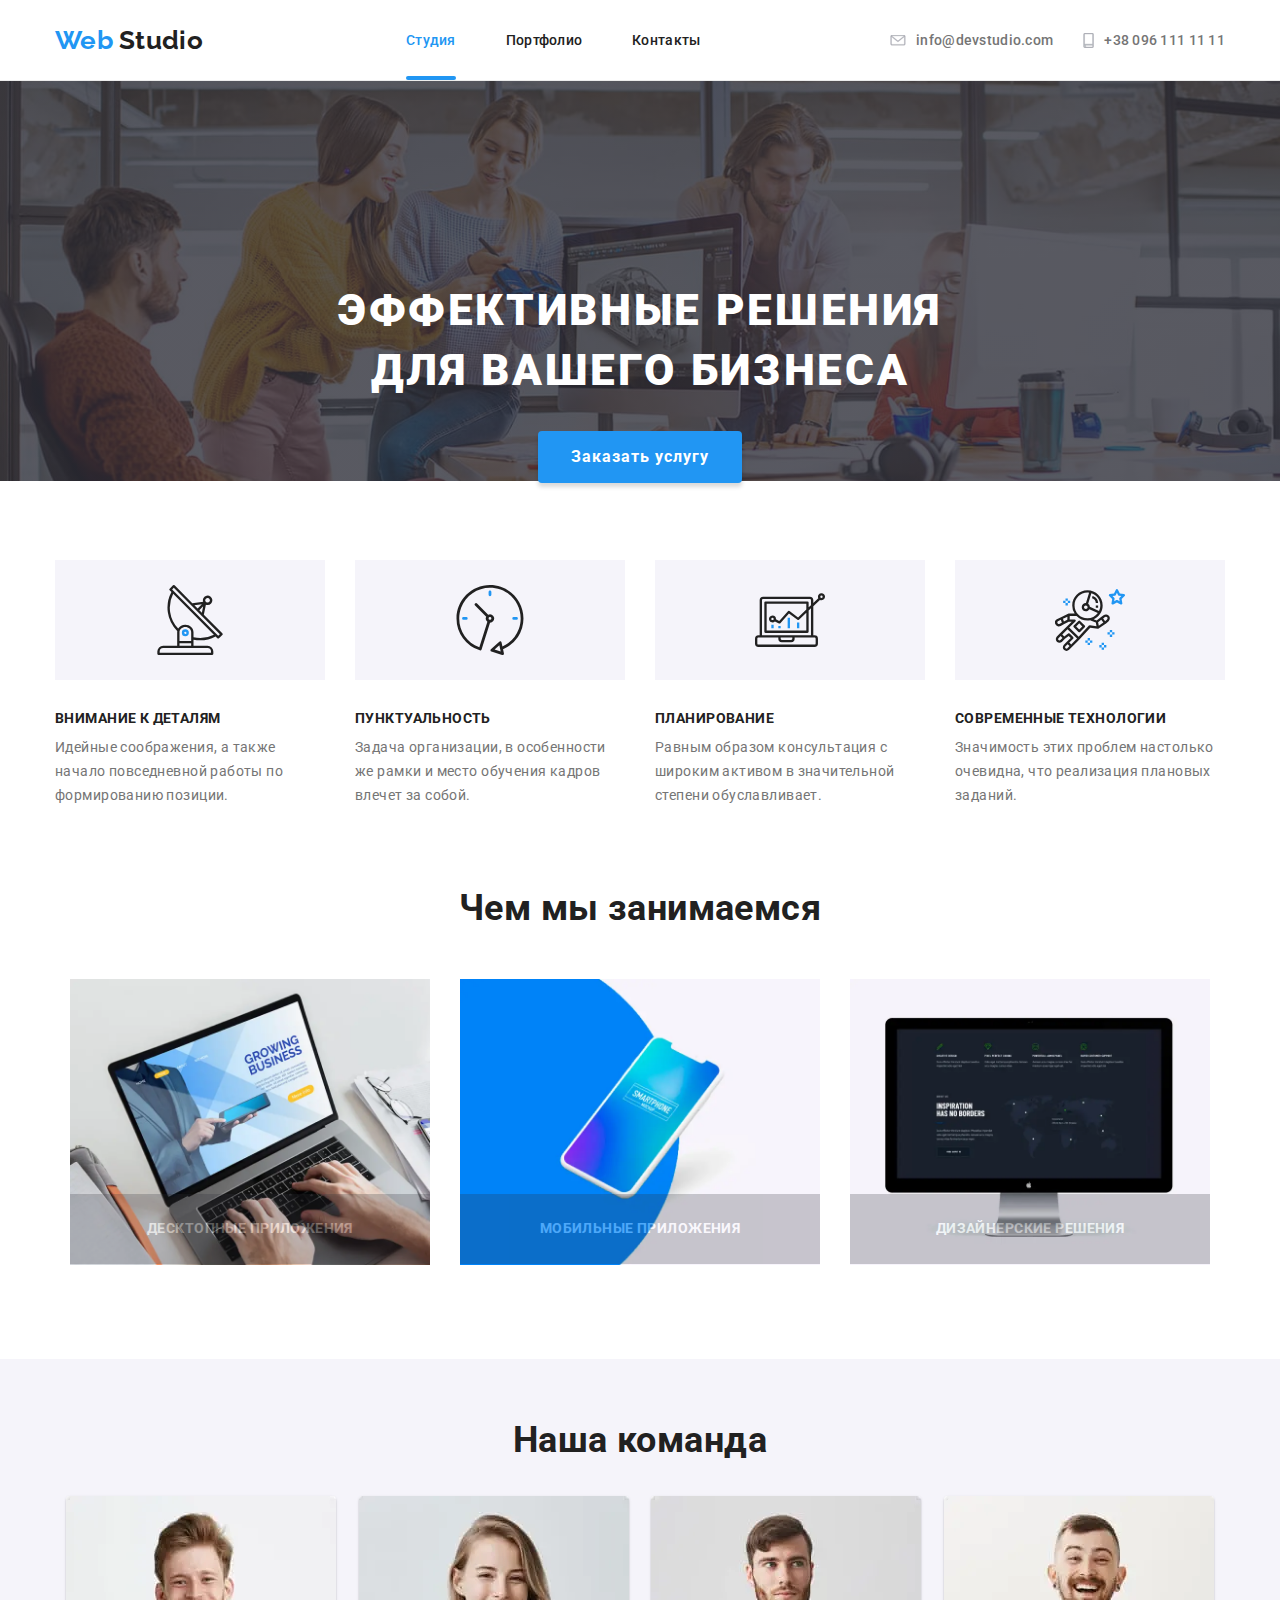
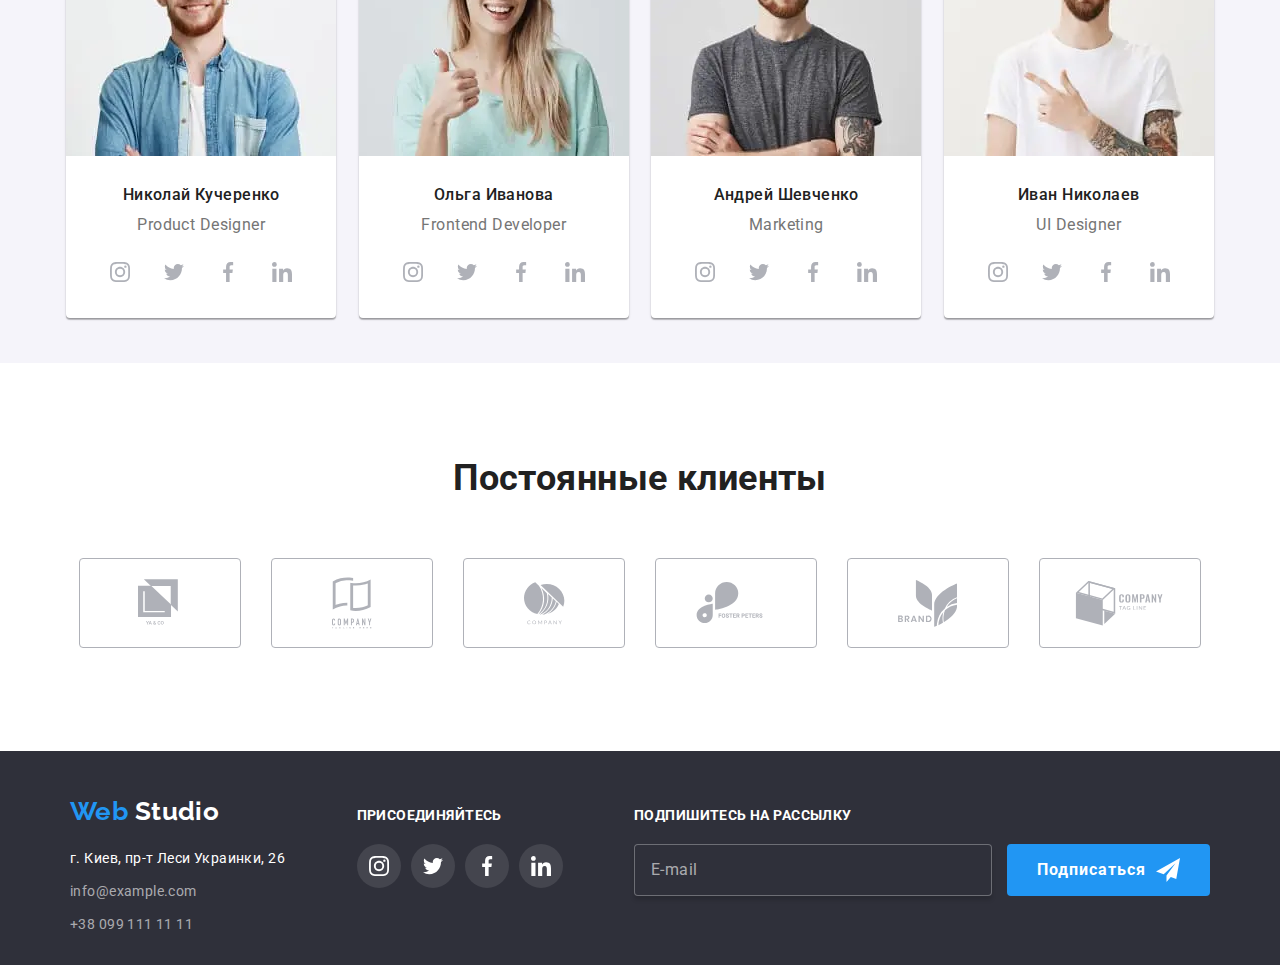
==== commit fe9caf22: "main page finished" ====
--- a/index.html
+++ b/index.html
@@ -174,31 +174,67 @@
           <h2 class="section-we-do__title title">Чем мы занимаемся</h2>
           <ul class="section-we-do__list">
             <li class="section-we-do__item">
-              <img
-                class="section-we-do__image"
-                src="./images/laptop.jpg"
-                alt="изображение ноутбук"
-                width="370"
-              />
+              <picture>
+                <source
+                  srcset="
+                    ./images/we-do/laptop.webp     600w,
+                    ./images/we-do/laptop@2x.webp 1200w
+                  "
+                  type="image/webp"
+                />
+                <img
+                  class="section-we-do__image"
+                  srcset="
+                    ./images/we-do/laptop.jpg     600w,
+                    ./images/we-do/laptop@2x.jpg 1200w
+                  "
+                  src="./images/we-do/laptop@2x.jpg"
+                  alt="Изоброжение ноутбука"
+                />
+              </picture>
 
               <h3 class="section-we-do__subtitle">Десктопные приложения</h3>
             </li>
             <li class="section-we-do__item">
-              <img
-                class="section-we-do__image"
-                src="./images/mobile.jpg"
-                alt="изображение смартфон"
-                width="370"
-              />
+              <picture>
+                <source
+                  srcset="
+                    ./images/we-do/mobile.webp     600w,
+                    ./images/we-do/mobile@2x.webp 1200w
+                  "
+                  type="image/webp"
+                />
+                <img
+                  class="section-we-do__image"
+                  srcset="
+                    ./images/we-do/mobile.jpg     600w,
+                    ./images/we-do/mobile@2x.jpg 1200w
+                  "
+                  src="./images/we-do/mobile@2x.jpg"
+                  alt="Изоброжение смартфона"
+                />
+              </picture>
               <h3 class="section-we-do__subtitle">Мобильные приложения</h3>
             </li>
             <li class="section-we-do__item">
-              <img
-                class="section-we-do__image"
-                src="./images/desctop.jpg"
-                alt="изображение компьютер"
-                width="370"
-              />
+              <picture>
+                <source
+                  srcset="
+                    ./images/we-do/desctop.webp     600w,
+                    ./images/we-do/desctop@2x.webp 1200w
+                  "
+                  type="image/webp"
+                />
+                <img
+                  class="section-we-do__image"
+                  srcset="
+                    ./images/we-do/desctop.jpg     600w,
+                    ./images/we-do/desctop@2x.jpg 1200w
+                  "
+                  src="./images/we-do/desctop@2x.jpg"
+                  alt="Изоброжение монитора"
+                />
+              </picture>
               <h3 class="section-we-do__subtitle">Дизайнерские решения</h3>
             </li>
           </ul>
--- a/css/main.min.css
+++ b/css/main.min.css
@@ -1,2 +1,2 @@
-h2,h3,p,h1,a,b,ul,div{list-style:none;text-decoration:none;margin:0;padding:0}img{display:block;margin:0;padding:0;height:auto;max-width:100%}h2,h3{font-weight:700;line-height:1.17}button,input,select,textarea{font-family:inherit}button{cursor:pointer}.link:focus,.link:hover{color:#2196f3}body{font-family:"Roboto",sans-serif;color:#212121;background-color:#fff}.section{padding-top:94px;padding-bottom:94px}@media screen and (max-width: 1200px){.section{padding-top:60px;padding-bottom:60px}}.title{text-align:center;margin-bottom:30px}@media screen and (max-width: 767px){.title{font-size:28px}}@media screen and (min-width: 1200px){.title{font-size:36px;margin-bottom:50px}}.container{width:calc(100% - 30px);max-width:1170px;margin:0 auto 0;padding-left:15px;padding-right:15px}@media screen and (min-width: 768px) and (max-width: 1199px){.container-wrap{max-width:1000px}}.button:focus,.button:hover{color:#fff;background-color:#2196f3}body{font-style:normal;font-weight:400;font-size:14px;line-height:1.2;letter-spacing:0.03em}.visually-hidden{position:absolute;overflow:hidden;clip:rect(0 0 0 0);height:1px;width:1px;margin:-1px;padding:0;border:0}.page-header{font-size:18px;font-weight:500;line-height:1.16;letter-spacing:0.02em;border-bottom:1px solid #ececec;background-color:#fff;width:100%;position:-webkit-sticky;position:sticky;top:0;z-index:10}@media screen and (min-width: 768px){.page-header{font-size:14px;line-height:1.14}.page-header .is-hidden{opacity:1;visibility:visible;pointer-events:all}}@media screen and (min-width: 768px) and (min-width: 1200px){.page-header .is-hidden{margin-left:10px;-ms-flex-preferred-size:70%;flex-basis:70%}}@media screen and (min-width: 1200px){.page-header{line-height:1.15}}.page-header__container{display:-webkit-box;display:-ms-flexbox;display:flex;-webkit-box-align:center;-ms-flex-align:center;align-items:center;padding:10px 0}@media screen and (min-width: 768px){.page-header__container{padding-top:0;padding-bottom:0;-webkit-box-pack:justify;-ms-flex-pack:justify;justify-content:space-between;min-height:80px}}@media screen and (min-width: 768px){.page-header__logo{margin-right:65px;-ms-flex-negative:0;flex-shrink:0}}.page-header__nav{display:-webkit-box;display:-ms-flexbox;display:flex;-webkit-box-align:center;-ms-flex-align:center;align-items:center}@media screen and (max-width: 767px){.page-header__nav{padding:60px 0;-webkit-box-orient:vertical;-webkit-box-direction:normal;-ms-flex-direction:column;flex-direction:column;-webkit-box-pack:justify;-ms-flex-pack:justify;justify-content:space-between}}@media screen and (min-width: 768px) and (max-width: 1199px){.page-header__nav{margin-right:84px}}@media screen and (max-width: 767px){.page-header__nav li+li{margin-top:40px}}@media screen and (min-width: 768px){.page-header__nav li+li{margin-left:50px}}.page-header__contacts-list{margin-left:auto}@media screen and (max-width: 767px){.page-header__contacts-list{padding-bottom:60px}.page-header__contacts-list li+li{margin-top:16px}}@media screen and (min-width: 768px) and (max-width: 1199px){.page-header__contacts-list li:not(:last-child){margin-bottom:10px}}@media screen and (min-width: 1200px){.page-header__contacts-list{display:-webkit-box;display:-ms-flexbox;display:flex;-webkit-box-pack:center;-ms-flex-pack:center;justify-content:center}.page-header__contacts-list li+li{margin-left:30px}}.page-header__contacts-icon{margin-right:10px;fill:#afb1b8;stroke:#afb1b8;stroke-width:1px;-webkit-transition:all 250ms cubic-bezier(0.4, 0, 0.2, 1) 1ms;transition:all 250ms cubic-bezier(0.4, 0, 0.2, 1) 1ms}.page-header__contacts-link{color:#757575;display:-webkit-box;display:-ms-flexbox;display:flex;-webkit-box-pack:center;-ms-flex-pack:center;justify-content:center;-webkit-box-align:center;-ms-flex-align:center;align-items:center;-webkit-transition:all 250ms cubic-bezier(0.4, 0, 0.2, 1) 1ms;transition:all 250ms cubic-bezier(0.4, 0, 0.2, 1) 1ms}@media screen and (min-width: 768px) and (max-width: 1199px){.page-header__contacts-link{-webkit-box-pack:start;-ms-flex-pack:start;justify-content:flex-start}}@media screen and (min-width: 1200px){.page-header__contacts-link{padding-top:10px;padding-bottom:10px;-webkit-box-pack:end;-ms-flex-pack:end;justify-content:flex-end}}.page-header__contacts-link:hover,.page-header__contacts-link:focus{color:#2196f3}.page-header__contacts-link:hover .page-header__contacts-icon,.page-header__contacts-link:focus .page-header__contacts-icon{fill:#2196f3;stroke:#2196f3;stroke-width:2px}.nav__link{color:#212121;display:inline-block;-webkit-transition:all 250ms cubic-bezier(0.4, 0, 0.2, 1) 1ms;transition:all 250ms cubic-bezier(0.4, 0, 0.2, 1) 1ms}@media screen and (min-width: 768px){.nav__link{display:block;padding-top:32px;padding-bottom:32px}}.page-header__nav .nav__link--current{color:#2196f3;position:relative}@media screen and (max-width: 768px){.page-header__nav .nav__link--current{padding:12px 0}}.nav__link--current::after{content:"";position:absolute;bottom:0;left:0;display:block;width:100%;height:4px;border-color:#2196f3;border-radius:2px 2px;background-color:#2196f3}@media screen and (max-width: 767px){.drop-down-button{width:40px;height:40px;background-color:transparent;border:none;outline:none;display:-webkit-inline-box;display:-ms-inline-flexbox;display:inline-flex;-webkit-box-align:center;-ms-flex-align:center;align-items:center;margin-left:auto}.drop-down-button:hover,.drop-down-button:focus{fill:#2196f3}}@media screen and (min-width: 768px){.drop-down-button{display:none}}@media screen and (max-width: 767px){.drop-down-icon .open{display:none}}@media screen and (max-width: 767px){.is-hidden{opacity:0;visibility:hidden;pointer-events:none}.is-hidden .drop-down-menu{-webkit-transform:scaleY(0);transform:scaleY(0);opacity:0}.is-hidden+.drop-down-button .open{display:block}.is-hidden+.drop-down-button .close{display:none}}@media screen and (max-width: 767px){.drop-down-menu{display:none;position:absolute;top:60px;left:0px;width:100%;background:white;border-top:1px solid #ececec;-webkit-box-shadow:0 1px 3px rgba(0,0,0,0.16),0 2px 4px rgba(0,0,0,0.08),0 4px 8px rgba(0,0,0,0.04);box-shadow:0 1px 3px rgba(0,0,0,0.16),0 2px 4px rgba(0,0,0,0.08),0 4px 8px rgba(0,0,0,0.04);-webkit-box-orient:vertical;-webkit-box-direction:normal;-ms-flex-direction:column;flex-direction:column;display:-webkit-box;display:-ms-flexbox;display:flex;-webkit-box-pack:center;-ms-flex-pack:center;justify-content:center;-webkit-box-align:center;-ms-flex-align:center;align-items:center;-webkit-transform-origin:top;transform-origin:top;-webkit-transform:scaleY(1);transform:scaleY(1);opacity:1;-webkit-transition:opacity 0.2s linear, -webkit-transform 0.2s linear;transition:opacity 0.2s linear, -webkit-transform 0.2s linear;transition:transform 0.2s linear, opacity 0.2s linear;transition:transform 0.2s linear, opacity 0.2s linear, -webkit-transform 0.2s linear}}@media screen and (min-width: 768px){.drop-down-menu{display:-webkit-box;display:-ms-flexbox;display:flex;-webkit-box-pack:justify;-ms-flex-pack:justify;justify-content:space-between;-webkit-box-align:center;-ms-flex-align:center;align-items:center}}.logo{font-weight:700;font-size:24px;font-family:"Raleway",sans-serif;color:#2196f3;line-height:1.16}@media screen and (min-width: 1200px){.logo{font-size:26px;line-height:1.19}}.header__logo--tail{color:#212121;-webkit-transition:all 250ms cubic-bezier(0.4, 0, 0.2, 1) 1ms;transition:all 250ms cubic-bezier(0.4, 0, 0.2, 1) 1ms}.header__logo--tail:hover,.header__logo--tail:focus{color:#2196f3}.hero{text-align:center;padding-top:118px;padding-bottom:118px}@media screen and (min-width: 1200px){.hero{padding-top:200px;padding-bottom:200px}}.hero__title{font-size:26px;font-weight:900;letter-spacing:0.06em;line-height:1.62em;text-align:center;text-transform:uppercase;color:#fff;margin-right:auto;margin-left:auto}@media screen and (min-width: 1200px){.hero__title{font-size:44px;line-height:1.36}}.hero-overlay{height:400px;max-width:1600px;margin-right:auto;margin-left:auto;background-image:-webkit-gradient(linear, left top, right top, from(rgba(47,48,58,0.8)), to(rgba(47,48,58,0.8))),url(".../images/hero-background/hero-mobile-480-400.webp");background-image:linear-gradient(to right, rgba(47,48,58,0.8), rgba(47,48,58,0.8)),url(".../images/hero-background/hero-mobile-480-400.webp");background-repeat:no-repeat;background-size:cover;background-position:center}.no-webp .hero-overlay{background-image:-webkit-gradient(linear, left top, right top, from(rgba(47,48,58,0.8)), to(rgba(47,48,58,0.8))),url(".../images/hero-background/hero-mobile-480-400.jpg");background-image:linear-gradient(to right, rgba(47,48,58,0.8), rgba(47,48,58,0.8)),url(".../images/hero-background/hero-mobile-480-400.jpg")}.hero__button--primary{font-size:16px;font-weight:700;letter-spacing:0.06em;line-height:1.88;text-align:center;color:#fff;background-color:#2196f3;-webkit-box-shadow:0 4px 4px rgba(0,0,0,0.15);box-shadow:0 4px 4px rgba(0,0,0,0.15);border-radius:4px;border:1px solid rgba(0,0,0,0);display:inline-block;padding:10px 32px;min-width:200px;margin-top:30px;-webkit-transform:scale(1, 1);transform:scale(1, 1);-webkit-transition:background-color 250ms cubic-bezier(0.4, 0, 0.2, 1) 1ms,-webkit-transform 250ms cubic-bezier(0.4, 0, 0.2, 1) 1ms;transition:background-color 250ms cubic-bezier(0.4, 0, 0.2, 1) 1ms,-webkit-transform 250ms cubic-bezier(0.4, 0, 0.2, 1) 1ms;transition:transform 250ms cubic-bezier(0.4, 0, 0.2, 1) 1ms,background-color 250ms cubic-bezier(0.4, 0, 0.2, 1) 1ms;transition:transform 250ms cubic-bezier(0.4, 0, 0.2, 1) 1ms,background-color 250ms cubic-bezier(0.4, 0, 0.2, 1) 1ms,-webkit-transform 250ms cubic-bezier(0.4, 0, 0.2, 1) 1ms}.hero__button--primary:hover,.hero__button--primary:focus{background-color:#188ce8;-webkit-transform:scale(1.1, 1.1);transform:scale(1.1, 1.1)}.hero-overlay{max-height:600px;max-width:1600px;margin-right:auto;margin-left:auto;background-image:-webkit-gradient(linear, left top, left bottom, from(rgba(47,48,58,0.8)), to(rgba(47,48,58,0.8))),url(..//images/hero-background/hero-mobile-480-400.jpg);background-image:linear-gradient(rgba(47,48,58,0.8), rgba(47,48,58,0.8)),url(..//images/hero-background/hero-mobile-480-400.jpg);background-color:#757575;background-repeat:no-repeat;background-size:cover;background-position:center}@media screen and (max-width: 480px){.hero-overlay{background-image:-webkit-gradient(linear, left top, left bottom, from(rgba(47,48,58,0.8)), to(rgba(47,48,58,0.8))),url(..//images/hero-background/hero-mobile-480-400.jpg);background-image:linear-gradient(rgba(47,48,58,0.8), rgba(47,48,58,0.8)),url(..//images/hero-background/hero-mobile-480-400.jpg)}}@media screen and (max-width: 480px) and (min-device-pixel-ratio: 2), screen and (max-width: 480px) and (-webkit-min-device-pixel-ratio: 2), screen and (max-width: 480px) and (min-resolution: 192dpi), screen and (max-width: 480px) and (min-resolution: 2dppx){.hero-overlay{background-image:-webkit-gradient(linear, left top, left bottom, from(rgba(47,48,58,0.8)), to(rgba(47,48,58,0.8))),url(..//images/hero-background/hero-mobile-480-400@2x.jpg);background-image:linear-gradient(rgba(47,48,58,0.8), rgba(47,48,58,0.8)),url(..//images/hero-background/hero-mobile-480-400@2x.jpg)}}@media screen and (min-width: 481px){.hero-overlay{background-image:-webkit-gradient(linear, left top, left bottom, from(rgba(47,48,58,0.8)), to(rgba(47,48,58,0.8))),url(..//images/hero-background/hero-tablet-768-400.jpg);background-image:linear-gradient(rgba(47,48,58,0.8), rgba(47,48,58,0.8)),url(..//images/hero-background/hero-tablet-768-400.jpg)}}@media screen and (min-width: 481px) and (min-device-pixel-ratio: 2), screen and (min-width: 481px) and (-webkit-min-device-pixel-ratio: 2), screen and (min-width: 481px) and (min-resolution: 192dpi), screen and (min-width: 481px) and (min-resolution: 2dppx){.hero-overlay{background-image:-webkit-gradient(linear, left top, left bottom, from(rgba(47,48,58,0.8)), to(rgba(47,48,58,0.8))),url(..//images/hero-background/hero-tablet-768-400@2x.jpg);background-image:linear-gradient(rgba(47,48,58,0.8), rgba(47,48,58,0.8)),url(..//images/hero-background/hero-tablet-768-400@2x.jpg)}}@media screen and (min-width: 1200px){.hero-overlay{background-image:-webkit-gradient(linear, left top, left bottom, from(rgba(47,48,58,0.8)), to(rgba(47,48,58,0.8))),url(..//images/hero-background/hero-desctop-1600-600.jpg);background-image:linear-gradient(rgba(47,48,58,0.8), rgba(47,48,58,0.8)),url(..//images/hero-background/hero-desctop-1600-600.jpg)}}@media screen and (min-width: 1200px) and (min-device-pixel-ratio: 2), screen and (min-width: 1200px) and (-webkit-min-device-pixel-ratio: 2), screen and (min-width: 1200px) and (min-resolution: 192dpi), screen and (min-width: 1200px) and (min-resolution: 2dppx){.hero-overlay{background-image:-webkit-gradient(linear, left top, left bottom, from(rgba(47,48,58,0.8)), to(rgba(47,48,58,0.8))),url(..//images/hero-background/hero-desctop-1600-600@2x.jpg);background-image:linear-gradient(rgba(47,48,58,0.8), rgba(47,48,58,0.8)),url(..//images/hero-background/hero-desctop-1600-600@2x.jpg)}}.features__subtitle{font-size:inherit;text-transform:uppercase;margin-top:30px;margin-bottom:10px}@media screen and (max-width: 767px){.features__subtitle{text-align:center}}@media screen and (min-width: 768px){.features__subtitle{text-align:left}}@media screen and (min-width: 768px){.features__list{display:-webkit-box;display:-ms-flexbox;display:flex;-ms-flex-wrap:wrap;flex-wrap:wrap;margin:-15px}}.features__item{width:100%;margin:0 auto}@media screen and (max-width: 767px){.features__item{max-width:450px}.features__item:not(:first-child){margin-top:30px}}@media screen and (min-width: 768px){.features__item{width:calc((100% - 30px) / 2);max-width:354px}}@media screen and (min-width: 768px) and (max-width: 1199px){.features__item:nth-child(2n+1){margin-right:30px}}@media screen and (min-width: 1200px){.features__item{width:calc((100% - 30px * 3) / 4);max-width:270px}.features__item:not(:last-child){margin-right:30px}}.features__text{line-height:1.7;color:#757575}.features__layout{height:120px;background-color:#f5f4fa;display:-webkit-box;display:-ms-flexbox;display:flex;-webkit-box-pack:center;-ms-flex-pack:center;justify-content:center;-webkit-box-align:center;-ms-flex-align:center;align-items:center}.section-we-do{padding-top:0}@media screen and (max-width: 1200px){.section-we-do{display:none}}.section-we-do__list{display:-webkit-box;display:-ms-flexbox;display:flex;-webkit-box-pack:justify;-ms-flex-pack:justify;justify-content:space-between}.section-we-do__item{width:calc((100% - 30px * 2) / 3);position:relative}.section-we-do__item:hover{cursor:pointer}.section-we-do__subtitle{position:absolute;bottom:3px;left:0;width:100%;opacity:0.3;-webkit-transition:all 250ms cubic-bezier(0.4, 0, 0.2, 1) 1ms;transition:all 250ms cubic-bezier(0.4, 0, 0.2, 1) 1ms;font-size:14px;font-weight:700;line-height:1.14;text-transform:uppercase;text-align:center;color:#fff;background-color:rgba(47,48,58,0.8);padding-top:27px;padding-bottom:27px;padding-left:50px;padding-right:50px}.section-we-do__item:hover .section-we-do__subtitle{opacity:1}.section-team{background-color:#f5f4fa;padding-top:60px;padding-bottom:60px}@media screen and (max-width: 768px){.section-team__title{font-size:28px}}@media screen and (min-width: 768px){.section-team__list{display:-webkit-box;display:-ms-flexbox;display:flex;-webkit-box-pack:center;-ms-flex-pack:center;justify-content:center;-webkit-box-align:stretch;-ms-flex-align:stretch;align-items:stretch;-ms-flex-wrap:wrap;flex-wrap:wrap;margin:-15px}}.section-team__item{background-color:#fff;-webkit-box-shadow:0 2px 1px rgba(0,0,0,0.2),0 1px 1px rgba(0,0,0,0.14),0 1px 3px rgba(0,0,0,0.12);box-shadow:0 2px 1px rgba(0,0,0,0.2),0 1px 1px rgba(0,0,0,0.14),0 1px 3px rgba(0,0,0,0.12);border-radius:4px;overflow:hidden;border:#afb1b8;width:100%;text-align:center;margin:0 auto;overflow:hidden}@media screen and (max-width: 767px){.section-team__item{max-width:450px;max-height:482px}.section-team__item:not(:last-child){margin-bottom:30px}}@media screen and (min-width: 768px) and (max-width: 1199px){.section-team__item{width:calc((100% - 4 * 15px) / 2);max-width:354px;-ms-flex-wrap:wrap;flex-wrap:wrap;margin:15px}}@media screen and (min-width: 1200px){.section-team__item{-ms-flex-preferred-size:calc((100% - 30px * 3) / 4);flex-basis:calc((100% - 30px * 3) / 4)}}.card__item-info{padding-top:30px;padding-bottom:24px}.card__item-name{font-size:16px;font-weight:500}.card__item-profession{font-size:16px;color:#757575;margin-top:10px;margin-bottom:16px}.card__social-list{display:-webkit-inline-box;display:-ms-inline-flexbox;display:inline-flex;-webkit-box-pack:center;-ms-flex-pack:center;justify-content:center;-webkit-box-align:center;-ms-flex-align:center;align-items:center}.card__social-list li:not(:last-child){margin-right:10px}.card__social-link:hover,.card__social-link:focus{background-color:#2196f3}.card__social-link:hover .icon-social,.card__social-link:focus .icon-social{fill:#fff}.social-link{display:-webkit-inline-box;display:-ms-inline-flexbox;display:inline-flex;-webkit-box-pack:center;-ms-flex-pack:center;justify-content:center;-webkit-box-align:center;-ms-flex-align:center;align-items:center;background-color:rgba(255,255,255,0.1);border-radius:50%;width:44px;height:44px;-webkit-transition:all 250ms cubic-bezier(0.4, 0, 0.2, 1) 1ms;transition:all 250ms cubic-bezier(0.4, 0, 0.2, 1) 1ms}.social-link--background:hover,.social-link--background:focus{background-color:#2196f3}.icon-social{fill:#afb1b8;-webkit-transition:all 250ms cubic-bezier(0.4, 0, 0.2, 1) 1ms;transition:all 250ms cubic-bezier(0.4, 0, 0.2, 1) 1ms}.footer__icon-social{fill:#fff}.clients__list{display:-webkit-box;display:-ms-flexbox;display:flex;-webkit-box-pack:center;-ms-flex-pack:center;justify-content:center;-webkit-box-align:center;-ms-flex-align:center;align-items:center;-ms-flex-wrap:wrap;flex-wrap:wrap}@media screen and (min-width: 480px){.clients__list{margin:-15px}}.clients__item{width:100%;margin:0 auto;max-width:210px}@media screen and (max-width: 479px){.clients__item:not(:last-child){margin-bottom:10px}}@media screen and (min-width: 480px){.clients__item{width:calc((100% - 4 * 15px) / 2);margin:15px}}@media screen and (min-width: 768px){.clients__item{width:calc((100% - 6 * 15px) / 3);max-width:226px}}@media screen and (min-width: 1200px){.clients__item{width:calc((100% - 12 * 15px) / 6);max-width:170px}}.clients__link{display:block;border-color:#afb1b8;border-width:1px;border-style:solid;border-radius:4px;fill:#afb1b8;height:90px;width:100%;display:-webkit-box;display:-ms-flexbox;display:flex;-webkit-box-pack:center;-ms-flex-pack:center;justify-content:center;-webkit-box-align:center;-ms-flex-align:center;align-items:center;-webkit-transform:scale(1, 1);transform:scale(1, 1);-webkit-transition:all 250ms cubic-bezier(0.4, 0, 0.2, 1) 1ms;transition:all 250ms cubic-bezier(0.4, 0, 0.2, 1) 1ms}.clients__link:hover,.clients__link:focus,.clients__link:hover .clients__logo,.clients__link:focus .clients__logo{border-color:#2196f3;border-width:2px;fill:#2196f3}@media screen and (min-width: 1200px){.clients__link:hover,.clients__link:focus,.clients__link:hover .clients__logo,.clients__link:focus .clients__logo{-webkit-transform:scale(1.3, 1.3);transform:scale(1.3, 1.3)}}.clients__logo{fill:#afb1b8;-webkit-transition:all 250ms cubic-bezier(0.4, 0, 0.2, 1) 1ms;transition:all 250ms cubic-bezier(0.4, 0, 0.2, 1) 1ms}
+h2,h3,p,h1,a,b,ul,div{list-style:none;text-decoration:none;margin:0;padding:0}img{display:block;margin:0;padding:0;height:auto;max-width:100%}h2,h3{font-weight:700;line-height:1.17}button,input,select,textarea{font-family:inherit}button{cursor:pointer}.link:focus,.link:hover{color:#2196f3}body{font-family:"Roboto",sans-serif;color:#212121;background-color:#fff}.section{padding-top:94px;padding-bottom:94px}@media screen and (max-width: 1200px){.section{padding-top:60px;padding-bottom:60px}}.title{text-align:center;margin-bottom:30px}@media screen and (max-width: 767px){.title{font-size:28px}}@media screen and (min-width: 1200px){.title{font-size:36px;margin-bottom:50px}}.container{width:calc(100% - 30px);max-width:1170px;margin:0 auto 0;padding-left:15px;padding-right:15px}@media screen and (min-width: 768px) and (max-width: 1199px){.container-wrap{max-width:1000px}}.button:focus,.button:hover{color:#fff;background-color:#2196f3}body{font-style:normal;font-weight:400;font-size:14px;line-height:1.2;letter-spacing:0.03em}.visually-hidden,.checkbox{position:absolute;overflow:hidden;clip:rect(0 0 0 0);height:1px;width:1px;margin:-1px;padding:0;border:0}.page-header{font-size:18px;font-weight:500;line-height:1.16;letter-spacing:0.02em;border-bottom:1px solid #ececec;background-color:#fff;width:100%;position:-webkit-sticky;position:sticky;top:0;z-index:10}@media screen and (min-width: 768px){.page-header{font-size:14px;line-height:1.14}.page-header .is-hidden{opacity:1;visibility:visible;pointer-events:all}}@media screen and (min-width: 768px) and (min-width: 1200px){.page-header .is-hidden{margin-left:10px;-ms-flex-preferred-size:70%;flex-basis:70%}}@media screen and (min-width: 1200px){.page-header{line-height:1.15}}.page-header__container{display:-webkit-box;display:-ms-flexbox;display:flex;-webkit-box-align:center;-ms-flex-align:center;align-items:center;padding:10px 0}@media screen and (min-width: 768px){.page-header__container{padding-top:0;padding-bottom:0;-webkit-box-pack:justify;-ms-flex-pack:justify;justify-content:space-between;min-height:80px}}@media screen and (min-width: 768px){.page-header__logo{margin-right:65px;-ms-flex-negative:0;flex-shrink:0}}.page-header__nav{display:-webkit-box;display:-ms-flexbox;display:flex;-webkit-box-align:center;-ms-flex-align:center;align-items:center}@media screen and (max-width: 767px){.page-header__nav{padding:60px 0;-webkit-box-orient:vertical;-webkit-box-direction:normal;-ms-flex-direction:column;flex-direction:column;-webkit-box-pack:justify;-ms-flex-pack:justify;justify-content:space-between}}@media screen and (min-width: 768px) and (max-width: 1199px){.page-header__nav{margin-right:84px}}@media screen and (max-width: 767px){.page-header__nav li+li{margin-top:40px}}@media screen and (min-width: 768px){.page-header__nav li+li{margin-left:50px}}.page-header__contacts-list{margin-left:auto}@media screen and (max-width: 767px){.page-header__contacts-list{padding-bottom:60px}.page-header__contacts-list li+li{margin-top:16px}}@media screen and (min-width: 768px) and (max-width: 1199px){.page-header__contacts-list li:not(:last-child){margin-bottom:10px}}@media screen and (min-width: 1200px){.page-header__contacts-list{display:-webkit-box;display:-ms-flexbox;display:flex;-webkit-box-pack:center;-ms-flex-pack:center;justify-content:center}.page-header__contacts-list li+li{margin-left:30px}}.page-header__contacts-icon{margin-right:10px;fill:#afb1b8;stroke:#afb1b8;stroke-width:1px;-webkit-transition:all 250ms cubic-bezier(0.4, 0, 0.2, 1) 1ms;transition:all 250ms cubic-bezier(0.4, 0, 0.2, 1) 1ms}.page-header__contacts-link{color:#757575;display:-webkit-box;display:-ms-flexbox;display:flex;-webkit-box-pack:center;-ms-flex-pack:center;justify-content:center;-webkit-box-align:center;-ms-flex-align:center;align-items:center;-webkit-transition:all 250ms cubic-bezier(0.4, 0, 0.2, 1) 1ms;transition:all 250ms cubic-bezier(0.4, 0, 0.2, 1) 1ms}@media screen and (min-width: 768px) and (max-width: 1199px){.page-header__contacts-link{-webkit-box-pack:start;-ms-flex-pack:start;justify-content:flex-start}}@media screen and (min-width: 1200px){.page-header__contacts-link{padding-top:10px;padding-bottom:10px;-webkit-box-pack:end;-ms-flex-pack:end;justify-content:flex-end}}.page-header__contacts-link:hover,.page-header__contacts-link:focus{color:#2196f3}.page-header__contacts-link:hover .page-header__contacts-icon,.page-header__contacts-link:focus .page-header__contacts-icon{fill:#2196f3;stroke:#2196f3;stroke-width:2px}.nav__link{color:#212121;display:inline-block;-webkit-transition:all 250ms cubic-bezier(0.4, 0, 0.2, 1) 1ms;transition:all 250ms cubic-bezier(0.4, 0, 0.2, 1) 1ms}@media screen and (min-width: 768px){.nav__link{display:block;padding-top:32px;padding-bottom:32px}}.page-header__nav .nav__link--current{color:#2196f3;position:relative}@media screen and (max-width: 768px){.page-header__nav .nav__link--current{padding:12px 0}}.nav__link--current::after{content:"";position:absolute;bottom:0;left:0;display:block;width:100%;height:4px;border-color:#2196f3;border-radius:2px 2px;background-color:#2196f3}@media screen and (max-width: 767px){.drop-down-button{width:40px;height:40px;background-color:transparent;border:none;outline:none;display:-webkit-inline-box;display:-ms-inline-flexbox;display:inline-flex;-webkit-box-align:center;-ms-flex-align:center;align-items:center;margin-left:auto}.drop-down-button:hover,.drop-down-button:focus{fill:#2196f3}}@media screen and (min-width: 768px){.drop-down-button{display:none}}@media screen and (max-width: 767px){.drop-down-icon .open{display:none}}@media screen and (max-width: 767px){.is-hidden{opacity:0;visibility:hidden;pointer-events:none}.is-hidden .drop-down-menu{-webkit-transform:scaleY(0);transform:scaleY(0);opacity:0}.is-hidden+.drop-down-button .open{display:block}.is-hidden+.drop-down-button .close{display:none}}@media screen and (max-width: 767px){.drop-down-menu{display:none;position:absolute;top:60px;left:0px;width:100%;background:white;border-top:1px solid #ececec;-webkit-box-shadow:0 1px 3px rgba(0,0,0,0.16),0 2px 4px rgba(0,0,0,0.08),0 4px 8px rgba(0,0,0,0.04);box-shadow:0 1px 3px rgba(0,0,0,0.16),0 2px 4px rgba(0,0,0,0.08),0 4px 8px rgba(0,0,0,0.04);-webkit-box-orient:vertical;-webkit-box-direction:normal;-ms-flex-direction:column;flex-direction:column;display:-webkit-box;display:-ms-flexbox;display:flex;-webkit-box-pack:center;-ms-flex-pack:center;justify-content:center;-webkit-box-align:center;-ms-flex-align:center;align-items:center;-webkit-transform-origin:top;transform-origin:top;-webkit-transform:scaleY(1);transform:scaleY(1);opacity:1;-webkit-transition:opacity 0.2s linear, -webkit-transform 0.2s linear;transition:opacity 0.2s linear, -webkit-transform 0.2s linear;transition:transform 0.2s linear, opacity 0.2s linear;transition:transform 0.2s linear, opacity 0.2s linear, -webkit-transform 0.2s linear}}@media screen and (min-width: 768px){.drop-down-menu{display:-webkit-box;display:-ms-flexbox;display:flex;-webkit-box-pack:justify;-ms-flex-pack:justify;justify-content:space-between;-webkit-box-align:center;-ms-flex-align:center;align-items:center}}.logo{font-weight:700;font-size:24px;font-family:"Raleway",sans-serif;color:#2196f3;line-height:1.16}@media screen and (min-width: 1200px){.logo{font-size:26px;line-height:1.19}}.header__logo--tail{color:#212121;-webkit-transition:all 250ms cubic-bezier(0.4, 0, 0.2, 1) 1ms;transition:all 250ms cubic-bezier(0.4, 0, 0.2, 1) 1ms}.header__logo--tail:hover,.header__logo--tail:focus{color:#2196f3}.footer__logo{margin-bottom:20px}.footer__logo--tail{color:#fff;-webkit-transition:all 250ms cubic-bezier(0.4, 0, 0.2, 1) 1ms;transition:all 250ms cubic-bezier(0.4, 0, 0.2, 1) 1ms}.footer__logo--tail:hover,.footer__logo--tail:focus{color:#2196f3}.hero{text-align:center;padding-top:118px;padding-bottom:118px}@media screen and (min-width: 1200px){.hero{padding-top:200px;padding-bottom:200px}}.hero__title{font-size:26px;font-weight:900;letter-spacing:0.06em;line-height:1.62em;text-align:center;text-transform:uppercase;color:#fff;margin-right:auto;margin-left:auto}@media screen and (min-width: 1200px){.hero__title{font-size:44px;line-height:1.36}}.hero-overlay{height:400px;max-width:1600px;margin-right:auto;margin-left:auto;background-image:-webkit-gradient(linear, left top, right top, from(rgba(47,48,58,0.8)), to(rgba(47,48,58,0.8))),url(".../images/hero-background/hero-mobile-480-400.webp");background-image:linear-gradient(to right, rgba(47,48,58,0.8), rgba(47,48,58,0.8)),url(".../images/hero-background/hero-mobile-480-400.webp");background-repeat:no-repeat;background-size:cover;background-position:center}.no-webp .hero-overlay{background-image:-webkit-gradient(linear, left top, right top, from(rgba(47,48,58,0.8)), to(rgba(47,48,58,0.8))),url(".../images/hero-background/hero-mobile-480-400.jpg");background-image:linear-gradient(to right, rgba(47,48,58,0.8), rgba(47,48,58,0.8)),url(".../images/hero-background/hero-mobile-480-400.jpg")}.hero__button--primary{font-size:16px;font-weight:700;letter-spacing:0.06em;line-height:1.88;text-align:center;color:#fff;background-color:#2196f3;-webkit-box-shadow:0 4px 4px rgba(0,0,0,0.15);box-shadow:0 4px 4px rgba(0,0,0,0.15);border-radius:4px;border:1px solid rgba(0,0,0,0);display:inline-block;padding:10px 32px;min-width:200px;margin-top:30px;-webkit-transform:scale(1, 1);transform:scale(1, 1);-webkit-transition:background-color 250ms cubic-bezier(0.4, 0, 0.2, 1) 1ms,-webkit-transform 250ms cubic-bezier(0.4, 0, 0.2, 1) 1ms;transition:background-color 250ms cubic-bezier(0.4, 0, 0.2, 1) 1ms,-webkit-transform 250ms cubic-bezier(0.4, 0, 0.2, 1) 1ms;transition:transform 250ms cubic-bezier(0.4, 0, 0.2, 1) 1ms,background-color 250ms cubic-bezier(0.4, 0, 0.2, 1) 1ms;transition:transform 250ms cubic-bezier(0.4, 0, 0.2, 1) 1ms,background-color 250ms cubic-bezier(0.4, 0, 0.2, 1) 1ms,-webkit-transform 250ms cubic-bezier(0.4, 0, 0.2, 1) 1ms}.hero__button--primary:hover,.hero__button--primary:focus{background-color:#188ce8;-webkit-transform:scale(1.1, 1.1);transform:scale(1.1, 1.1)}.hero-overlay{max-height:600px;max-width:1600px;margin-right:auto;margin-left:auto;background-image:-webkit-gradient(linear, left top, left bottom, from(rgba(47,48,58,0.8)), to(rgba(47,48,58,0.8))),url(..//images/hero-background/hero-mobile-480-400.jpg);background-image:linear-gradient(rgba(47,48,58,0.8), rgba(47,48,58,0.8)),url(..//images/hero-background/hero-mobile-480-400.jpg);background-color:#757575;background-repeat:no-repeat;background-size:cover;background-position:center}@media screen and (max-width: 480px){.hero-overlay{background-image:-webkit-gradient(linear, left top, left bottom, from(rgba(47,48,58,0.8)), to(rgba(47,48,58,0.8))),url(..//images/hero-background/hero-mobile-480-400.jpg);background-image:linear-gradient(rgba(47,48,58,0.8), rgba(47,48,58,0.8)),url(..//images/hero-background/hero-mobile-480-400.jpg)}}@media screen and (max-width: 480px) and (min-device-pixel-ratio: 2), screen and (max-width: 480px) and (-webkit-min-device-pixel-ratio: 2), screen and (max-width: 480px) and (min-resolution: 192dpi), screen and (max-width: 480px) and (min-resolution: 2dppx){.hero-overlay{background-image:-webkit-gradient(linear, left top, left bottom, from(rgba(47,48,58,0.8)), to(rgba(47,48,58,0.8))),url(..//images/hero-background/hero-mobile-480-400@2x.jpg);background-image:linear-gradient(rgba(47,48,58,0.8), rgba(47,48,58,0.8)),url(..//images/hero-background/hero-mobile-480-400@2x.jpg)}}@media screen and (min-width: 481px){.hero-overlay{background-image:-webkit-gradient(linear, left top, left bottom, from(rgba(47,48,58,0.8)), to(rgba(47,48,58,0.8))),url(..//images/hero-background/hero-tablet-768-400.jpg);background-image:linear-gradient(rgba(47,48,58,0.8), rgba(47,48,58,0.8)),url(..//images/hero-background/hero-tablet-768-400.jpg)}}@media screen and (min-width: 481px) and (min-device-pixel-ratio: 2), screen and (min-width: 481px) and (-webkit-min-device-pixel-ratio: 2), screen and (min-width: 481px) and (min-resolution: 192dpi), screen and (min-width: 481px) and (min-resolution: 2dppx){.hero-overlay{background-image:-webkit-gradient(linear, left top, left bottom, from(rgba(47,48,58,0.8)), to(rgba(47,48,58,0.8))),url(..//images/hero-background/hero-tablet-768-400@2x.jpg);background-image:linear-gradient(rgba(47,48,58,0.8), rgba(47,48,58,0.8)),url(..//images/hero-background/hero-tablet-768-400@2x.jpg)}}@media screen and (min-width: 1200px){.hero-overlay{background-image:-webkit-gradient(linear, left top, left bottom, from(rgba(47,48,58,0.8)), to(rgba(47,48,58,0.8))),url(..//images/hero-background/hero-desctop-1600-600.jpg);background-image:linear-gradient(rgba(47,48,58,0.8), rgba(47,48,58,0.8)),url(..//images/hero-background/hero-desctop-1600-600.jpg)}}@media screen and (min-width: 1200px) and (min-device-pixel-ratio: 2), screen and (min-width: 1200px) and (-webkit-min-device-pixel-ratio: 2), screen and (min-width: 1200px) and (min-resolution: 192dpi), screen and (min-width: 1200px) and (min-resolution: 2dppx){.hero-overlay{background-image:-webkit-gradient(linear, left top, left bottom, from(rgba(47,48,58,0.8)), to(rgba(47,48,58,0.8))),url(..//images/hero-background/hero-desctop-1600-600@2x.jpg);background-image:linear-gradient(rgba(47,48,58,0.8), rgba(47,48,58,0.8)),url(..//images/hero-background/hero-desctop-1600-600@2x.jpg)}}.backdrop{position:fixed;z-index:20;top:0;left:0;width:100%;height:100%;margin-right:auto;margin-left:auto;background-color:rgba(0,0,0,0.2);opacity:1;-webkit-transition:all 250ms cubic-bezier(0.4, 0, 0.2, 1) 1ms;transition:all 250ms cubic-bezier(0.4, 0, 0.2, 1) 1ms}.backdrop.is-hidden{opacity:0;overflow:hidden;-webkit-transform:scale(1.5);transform:scale(1.5);pointer-events:none}.modal{position:absolute;max-width:calc(100% - 30px);max-height:calc(100% - 30px);top:60%;left:53%;overflow:auto;-webkit-transform:translate(-55%, -51%) scale(1);transform:translate(-55%, -51%) scale(1);-webkit-transition:-webkit-transform 250ms cubic-bezier(0.4, 0, 0.2, 1) 1ms;transition:-webkit-transform 250ms cubic-bezier(0.4, 0, 0.2, 1) 1ms;transition:transform 250ms cubic-bezier(0.4, 0, 0.2, 1) 1ms;transition:transform 250ms cubic-bezier(0.4, 0, 0.2, 1) 1ms, -webkit-transform 250ms cubic-bezier(0.4, 0, 0.2, 1) 1ms;color:#757575}.close-modal{display:-webkit-box;display:-ms-flexbox;display:flex;-webkit-box-pack:center;-ms-flex-pack:center;justify-content:center;-webkit-box-align:center;-ms-flex-align:center;align-items:center;position:absolute;top:1%;right:1%;width:30px;height:30px;background-color:#fff;border:1px solid rgba(33,33,33,0.2);border-radius:50%}.close-modal:hover .icon-close{fill:#2196f3;cursor:pointer}.icon-close{fill:#212121}.form-action{display:-webkit-box;display:-ms-flexbox;display:flex;-webkit-box-orient:vertical;-webkit-box-direction:normal;-ms-flex-direction:column;flex-direction:column;padding:40px;background-color:#fff}.form-title{display:block;font-size:20px;line-height:1.5;text-align:center;color:#212121;margin-bottom:30px}@media screen and (min-width: 1200px){.form-title{line-height:1.15}}.form-field{position:relative}.form-label{display:block;position:absolute;top:30%;left:42px;-webkit-transform:translateY(-50%);transform:translateY(-50%);-webkit-transition:all 250ms cubic-bezier(0.4, 0, 0.2, 1) 1ms;transition:all 250ms cubic-bezier(0.4, 0, 0.2, 1) 1ms;line-height:1.33;letter-spacing:0.01em}.form-input{border:1px solid rgba(33,33,33,0.2);border-radius:4px;width:100%;padding-top:11px;padding-bottom:11px;padding-left:42px;margin-bottom:28px}.form-input:focus{border-color:#2196f3;outline:none}.form-textarea{resize:none;padding:12px 16px;border:1px solid rgba(33,33,33,0.2);border-radius:4px;width:100%}.form-textarea:focus{border-color:#2196f3;outline:none}.field-textarea{position:relative}.form-label{letter-spacing:0.01em}.form-textarea:focus+.form-label{-webkit-transform:translate(0, -40px);transform:translate(0, -40px);color:#2196f3;font-size:12px}.form-input:focus+.form-label{-webkit-transform:translate(-26px, -40px);transform:translate(-26px, -40px);color:#2196f3;font-size:12px}.form-textarea:not(:placeholder-shown) .form-label{-webkit-transform:translate(0, -40px);transform:translate(0, -40px);color:#2196f3;font-size:12px}.form-input:not(:placeholder-shown) .form-label{-webkit-transform:translate(-26px, -40px);transform:translate(-26px, -40px);color:var(--accent-text-color);font-size:12px}.field-textarea .form-label{position:absolute;top:21px;left:16px;-webkit-transform:translateY(-50%);transform:translateY(-50%);-webkit-transition:all 250ms cubic-bezier(0.4, 0, 0.2, 1) 1ms;transition:all 250ms cubic-bezier(0.4, 0, 0.2, 1) 1ms}@media screen and (min-width: 1200px){.form-label{letter-spacing:0.03em}}.icon-label{position:absolute;top:30%;left:16px;fill:#212121;-webkit-transform:translateY(-50%);transform:translateY(-50%);-webkit-transition:all 250ms cubic-bezier(0.4, 0, 0.2, 1) 1ms;transition:all 250ms cubic-bezier(0.4, 0, 0.2, 1) 1ms}.form-input:focus ~ .icon-label,.form-input:not(:placeholder-shown) ~ .icon-label{fill:#2196f3}.checkbox-form{font-size:12px;line-height:1.17;display:-webkit-box;display:-ms-flexbox;display:flex;-webkit-box-pack:center;-ms-flex-pack:center;justify-content:center;-webkit-box-align:center;-ms-flex-align:center;align-items:center;margin-top:20px;margin-bottom:30px}@media screen and (min-width: 1200px){.checkbox-form{font-size:14px;line-height:1.71}}.checkbox-form input{margin-right:10px;cursor:pointer}.checkbox-form .check-icon{display:inline-block;width:16px;height:15px;border:2px solid #212121;border-radius:4px;margin-right:8px}.checkbox:checked+.check-icon{background-color:#2196f3;background-image:url(../images/icon-check.svg);border-color:transparent;background-size:contain;background-origin:border-box}.link.check-up{color:#2196f3;text-decoration:underline}.link.check-up:hover,.link.check-up:focus{cursor:pointer;font-weight:500}.submit-form{text-align:center}.submit-button{display:-webkit-box;display:-ms-flexbox;display:flex;margin-right:auto;margin-left:auto;width:200px;padding:10px 55px;line-height:1.87;font-weight:700;letter-spacing:0.06em;color:#fff;background-color:#2196f3;-webkit-box-shadow:0 2px 1px rgba(0,0,0,0.2),0 1px 1px rgba(0,0,0,0.14),0 1px 3px rgba(0,0,0,0.12);box-shadow:0 2px 1px rgba(0,0,0,0.2),0 1px 1px rgba(0,0,0,0.14),0 1px 3px rgba(0,0,0,0.12);border-radius:4px;border:1px solid rgba(0,0,0,0);-webkit-transform:scale(1, 1);transform:scale(1, 1);-webkit-transition:all 250ms cubic-bezier(0.4, 0, 0.2, 1) 1ms;transition:all 250ms cubic-bezier(0.4, 0, 0.2, 1) 1ms}.submit-button:hover,.submit-button:focus{background-color:#188ce8;-webkit-transform:scale(1.1, 1.1);transform:scale(1.1, 1.1)}.features__subtitle{font-size:inherit;text-transform:uppercase;margin-top:30px;margin-bottom:10px}@media screen and (max-width: 767px){.features__subtitle{text-align:center}}@media screen and (min-width: 768px){.features__subtitle{text-align:left}}@media screen and (min-width: 768px){.features__list{display:-webkit-box;display:-ms-flexbox;display:flex;-ms-flex-wrap:wrap;flex-wrap:wrap;margin:-15px}}.features__item{width:100%;margin:0 auto}@media screen and (max-width: 767px){.features__item{max-width:450px}.features__item:not(:first-child){margin-top:30px}}@media screen and (min-width: 768px){.features__item{width:calc((100% - 30px) / 2);max-width:354px}}@media screen and (min-width: 768px) and (max-width: 1199px){.features__item:nth-child(2n+1){margin-right:30px}}@media screen and (min-width: 1200px){.features__item{width:calc((100% - 30px * 3) / 4);max-width:270px}.features__item:not(:last-child){margin-right:30px}}.features__text{line-height:1.7;color:#757575}.features__layout{height:120px;background-color:#f5f4fa;display:-webkit-box;display:-ms-flexbox;display:flex;-webkit-box-pack:center;-ms-flex-pack:center;justify-content:center;-webkit-box-align:center;-ms-flex-align:center;align-items:center}.section-we-do{padding-top:0}@media screen and (max-width: 1200px){.section-we-do{display:none}}.section-we-do__list{display:-webkit-box;display:-ms-flexbox;display:flex;-webkit-box-pack:justify;-ms-flex-pack:justify;justify-content:space-between}.section-we-do__item{width:calc((100% - 30px * 2) / 3);position:relative}.section-we-do__item:hover{cursor:pointer}.section-we-do__subtitle{position:absolute;bottom:1px;left:0;width:100%;opacity:0.3;-webkit-transition:all 250ms cubic-bezier(0.4, 0, 0.2, 1) 1ms;transition:all 250ms cubic-bezier(0.4, 0, 0.2, 1) 1ms;font-size:14px;font-weight:700;line-height:1.14;text-transform:uppercase;text-align:center;color:#fff;background-color:rgba(47,48,58,0.8);padding-top:27px;padding-bottom:27px;padding-left:50px;padding-right:50px}.section-we-do__item:hover .section-we-do__subtitle{opacity:1}.section-team{background-color:#f5f4fa;padding-top:60px;padding-bottom:60px}@media screen and (max-width: 768px){.section-team__title{font-size:28px}}@media screen and (min-width: 768px){.section-team__list{display:-webkit-box;display:-ms-flexbox;display:flex;-webkit-box-pack:center;-ms-flex-pack:center;justify-content:center;-webkit-box-align:stretch;-ms-flex-align:stretch;align-items:stretch;-ms-flex-wrap:wrap;flex-wrap:wrap;margin:-15px}}.section-team__item{background-color:#fff;-webkit-box-shadow:0 2px 1px rgba(0,0,0,0.2),0 1px 1px rgba(0,0,0,0.14),0 1px 3px rgba(0,0,0,0.12);box-shadow:0 2px 1px rgba(0,0,0,0.2),0 1px 1px rgba(0,0,0,0.14),0 1px 3px rgba(0,0,0,0.12);border-radius:4px;overflow:hidden;border:#afb1b8;width:100%;text-align:center;margin:0 auto;overflow:hidden;min-width:230px}@media screen and (max-width: 767px){.section-team__item{max-width:450px;max-height:482px}.section-team__item:not(:last-child){margin-bottom:30px}}@media screen and (min-width: 768px) and (max-width: 1199px){.section-team__item{width:calc((100% - 4 * 15px) / 2);max-width:354px;-ms-flex-wrap:wrap;flex-wrap:wrap;margin:15px}}@media screen and (min-width: 1200px){.section-team__item{-ms-flex-preferred-size:calc((100% - 30px * 3) / 4);flex-basis:calc((100% - 30px * 3) / 4)}}.card__item-info{padding-top:30px;padding-bottom:24px}.card__item-name{font-size:16px;font-weight:500}.card__item-profession{font-size:16px;color:#757575;margin-top:10px;margin-bottom:16px}.card__social-list{display:-webkit-inline-box;display:-ms-inline-flexbox;display:inline-flex;-webkit-box-pack:center;-ms-flex-pack:center;justify-content:center;-webkit-box-align:center;-ms-flex-align:center;align-items:center}.card__social-list li:not(:last-child){margin-right:10px}.card__social-link:hover,.card__social-link:focus{background-color:#2196f3}.card__social-link:hover .icon-social,.card__social-link:focus .icon-social{fill:#fff}.social-link{display:-webkit-inline-box;display:-ms-inline-flexbox;display:inline-flex;-webkit-box-pack:center;-ms-flex-pack:center;justify-content:center;-webkit-box-align:center;-ms-flex-align:center;align-items:center;background-color:rgba(255,255,255,0.1);border-radius:50%;width:44px;height:44px;-webkit-transition:all 250ms cubic-bezier(0.4, 0, 0.2, 1) 1ms;transition:all 250ms cubic-bezier(0.4, 0, 0.2, 1) 1ms}.social-link--background:hover,.social-link--background:focus{background-color:#2196f3}.icon-social{fill:#afb1b8;-webkit-transition:all 250ms cubic-bezier(0.4, 0, 0.2, 1) 1ms;transition:all 250ms cubic-bezier(0.4, 0, 0.2, 1) 1ms}.footer__icon-social{fill:#fff}.clients__list{display:-webkit-box;display:-ms-flexbox;display:flex;-webkit-box-pack:center;-ms-flex-pack:center;justify-content:center;-webkit-box-align:center;-ms-flex-align:center;align-items:center;-ms-flex-wrap:wrap;flex-wrap:wrap}@media screen and (min-width: 480px){.clients__list{margin:-6px}}.clients__item{width:100%;margin:0 auto;max-width:210px}@media screen and (max-width: 479px){.clients__item:not(:last-child){margin-bottom:10px}}@media screen and (min-width: 480px){.clients__item{width:calc((100% - 4 * 15px) / 2);margin:15px}}@media screen and (min-width: 768px){.clients__item{width:calc((100% - 6 * 15px) / 3);max-width:230px}}@media screen and (min-width: 1200px){.clients__item{width:calc((100% - 12 * 15px) / 6);max-width:170px}}.clients__link{display:block;border-color:#afb1b8;border-width:1px;border-style:solid;border-radius:4px;fill:#afb1b8;height:90px;width:100%;display:-webkit-box;display:-ms-flexbox;display:flex;-webkit-box-pack:center;-ms-flex-pack:center;justify-content:center;-webkit-box-align:center;-ms-flex-align:center;align-items:center;-webkit-transform:scale(1, 1);transform:scale(1, 1);-webkit-transition:all 250ms cubic-bezier(0.4, 0, 0.2, 1) 1ms;transition:all 250ms cubic-bezier(0.4, 0, 0.2, 1) 1ms}.clients__link:hover,.clients__link:focus,.clients__link:hover .clients__logo,.clients__link:focus .clients__logo{border-color:#2196f3;border-width:2px;fill:#2196f3}@media screen and (min-width: 1200px){.clients__link:hover,.clients__link:focus,.clients__link:hover .clients__logo,.clients__link:focus .clients__logo{-webkit-transform:scale(1.3, 1.3);transform:scale(1.3, 1.3)}}.clients__logo{fill:#afb1b8;-webkit-transition:all 250ms cubic-bezier(0.4, 0, 0.2, 1) 1ms;transition:all 250ms cubic-bezier(0.4, 0, 0.2, 1) 1ms}footer{color:#fff;background-color:#2f303a}footer a{display:block}@media screen and (max-width: 480px){.footer-container{padding-left:-15px;padding-right:-15px}}@media screen and (max-width: 1199px){.footer-container{text-align:center;padding-top:60px;padding-bottom:60px}}@media screen and (min-width: 768px) and (max-width: 1199px){.footer-container{width:768px}}@media screen and (min-width: 768px){.footer-container{display:-webkit-box;display:-ms-flexbox;display:flex;-ms-flex-wrap:wrap;flex-wrap:wrap;-ms-flex-pack:distribute;justify-content:space-around;-webkit-box-align:baseline;-ms-flex-align:baseline;align-items:baseline}}@media screen and (min-width: 1200px){.footer-container{padding-top:45px;padding-bottom:28px;-webkit-box-pack:justify;-ms-flex-pack:justify;justify-content:space-between}}.address__item{font-style:normal;line-height:1.71}@media screen and (max-width: 1199px){.address__item:not(:last-child){margin-bottom:8px}}@media screen and (min-width: 1200px){.address__item:not(:last-child){margin-bottom:9px}}.footer__mail,.footer__tel{color:rgba(255,255,255,0.6);-webkit-transition:all 250ms cubic-bezier(0.4, 0, 0.2, 1) 1ms;transition:all 250ms cubic-bezier(0.4, 0, 0.2, 1) 1ms}.footer__mail:hover,.footer__mail:focus,.footer__tel:hover,.footer__tel:focus{color:#2196f3}.join-us__title{font-weight:700;text-transform:uppercase;line-height:1.14;display:block}@media screen and (max-width: 767px){.join-us{margin-top:60px;margin-bottom:60px}}@media screen and (min-width: 768px) and (max-width: 1199px){.join-us{margin-left:165px}}.footer__social-list{display:-webkit-inline-box;display:-ms-inline-flexbox;display:inline-flex;-webkit-box-pack:center;-ms-flex-pack:center;justify-content:center;-webkit-box-align:center;-ms-flex-align:center;align-items:center;margin-top:20px}.footer__social-list li:not(:last-child){margin-right:10px}@media screen and (min-width: 768px) and (max-width: 1199px){.subscribe{margin-top:60px;margin-right:auto;margin-left:auto}}.subscribe__title{font-weight:700;text-transform:uppercase;line-height:1.14;display:block}.subscribe__input{color:rgba(255,255,255,0.6);background-color:#2f303a;border:1px solid rgba(255,255,255,0.3);-webkit-box-shadow:0 4px 4px rgba(0,0,0,0.15);box-shadow:0 4px 4px rgba(0,0,0,0.15);border-radius:4px;margin-top:20px;padding:15px 16px 15px}@media screen and (max-width: 1199px){.subscribe__input{width:100%}}@media screen and (min-width: 1200px){.subscribe__input{width:358px;margin-right:12px}}.subscribe__icon-send{fill:#fff;margin-left:10px}.subscribe__button{color:#fff;background-color:#2196f3;border-radius:4px;border:1px solid rgba(0,0,0,0);font-size:16px;font-weight:700;letter-spacing:0.06em;line-height:1.88;display:-webkit-inline-box;display:-ms-inline-flexbox;display:inline-flex;-webkit-box-align:center;-ms-flex-align:center;align-items:center;padding:10px 29px;margin-top:20px;min-width:200px;-webkit-transform:scale(1, 1);transform:scale(1, 1);-webkit-transition:all 250ms cubic-bezier(0.4, 0, 0.2, 1) 1ms;transition:all 250ms cubic-bezier(0.4, 0, 0.2, 1) 1ms}@media screen and (min-width: 1200px){.subscribe__button{margin-bottom:20px}}.subscribe__button:hover,.subscribe__button:focus{background-color:#188ce8}@media screen and (min-width: 1200px){.subscribe__button:hover,.subscribe__button:focus{-webkit-transform:scale(1.1, 1.1);transform:scale(1.1, 1.1)}}.subscribe__input::-webkit-input-placeholder{color:rgba(255,255,255,0.6)}.subscribe__input:-ms-input-placeholder{color:rgba(255,255,255,0.6)}.subscribe__input::-ms-input-placeholder{color:rgba(255,255,255,0.6)}.subscribe__input::placeholder{color:rgba(255,255,255,0.6)}.subscribe__input::-webkit-input-placeholder:focus{border:2px solid #2196f3}.subscribe__input:-ms-input-placeholder:focus{border:2px solid #2196f3}.subscribe__input::-ms-input-placeholder:focus{border:2px solid #2196f3}.subscribe__input::placeholder:focus{border:2px solid #2196f3}.subscribe__input,.subscribe__input::-webkit-input-placeholder{font-size:16px;line-height:1.25;letter-spacing:0.03em}.subscribe__input,.subscribe__input:-ms-input-placeholder{font-size:16px;line-height:1.25;letter-spacing:0.03em}.subscribe__input,.subscribe__input::-ms-input-placeholder{font-size:16px;line-height:1.25;letter-spacing:0.03em}.subscribe__input,.subscribe__input::placeholder{font-size:16px;line-height:1.25;letter-spacing:0.03em}
 /*# sourceMappingURL=main.min.css.map */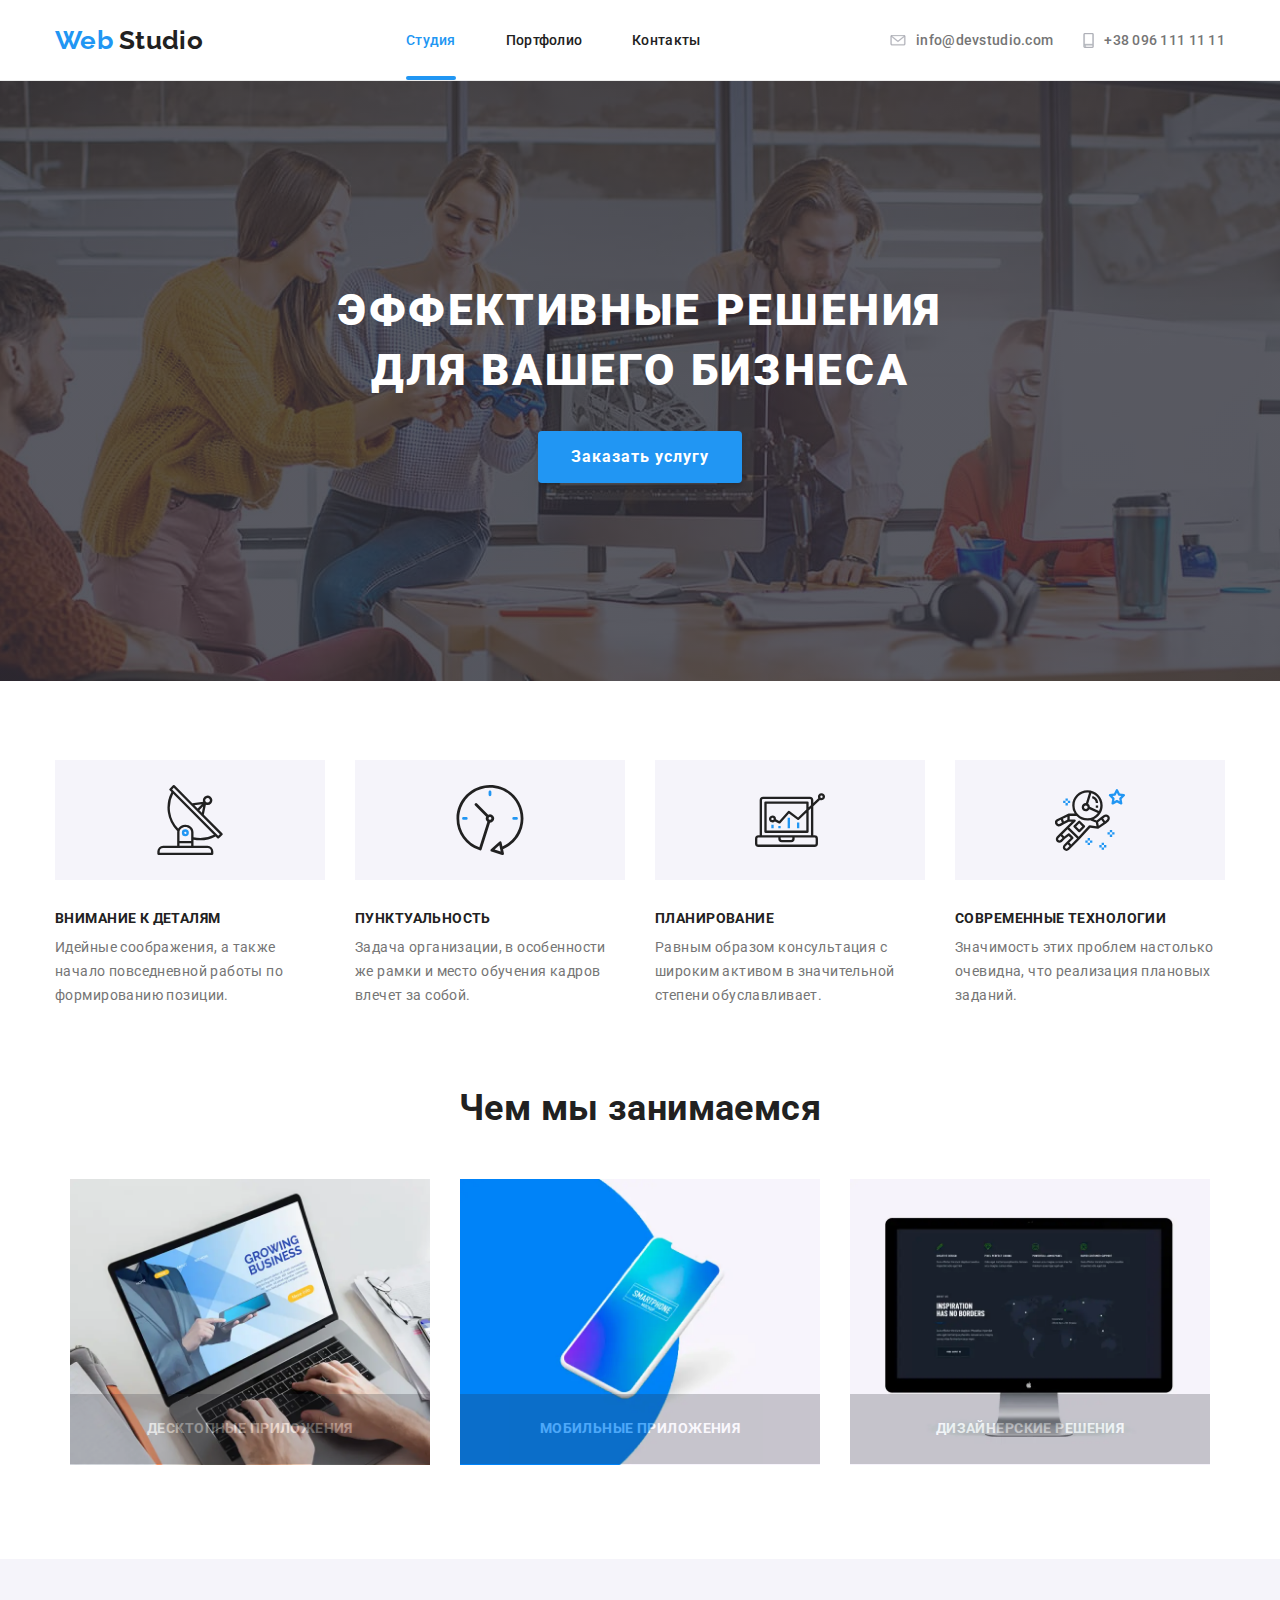
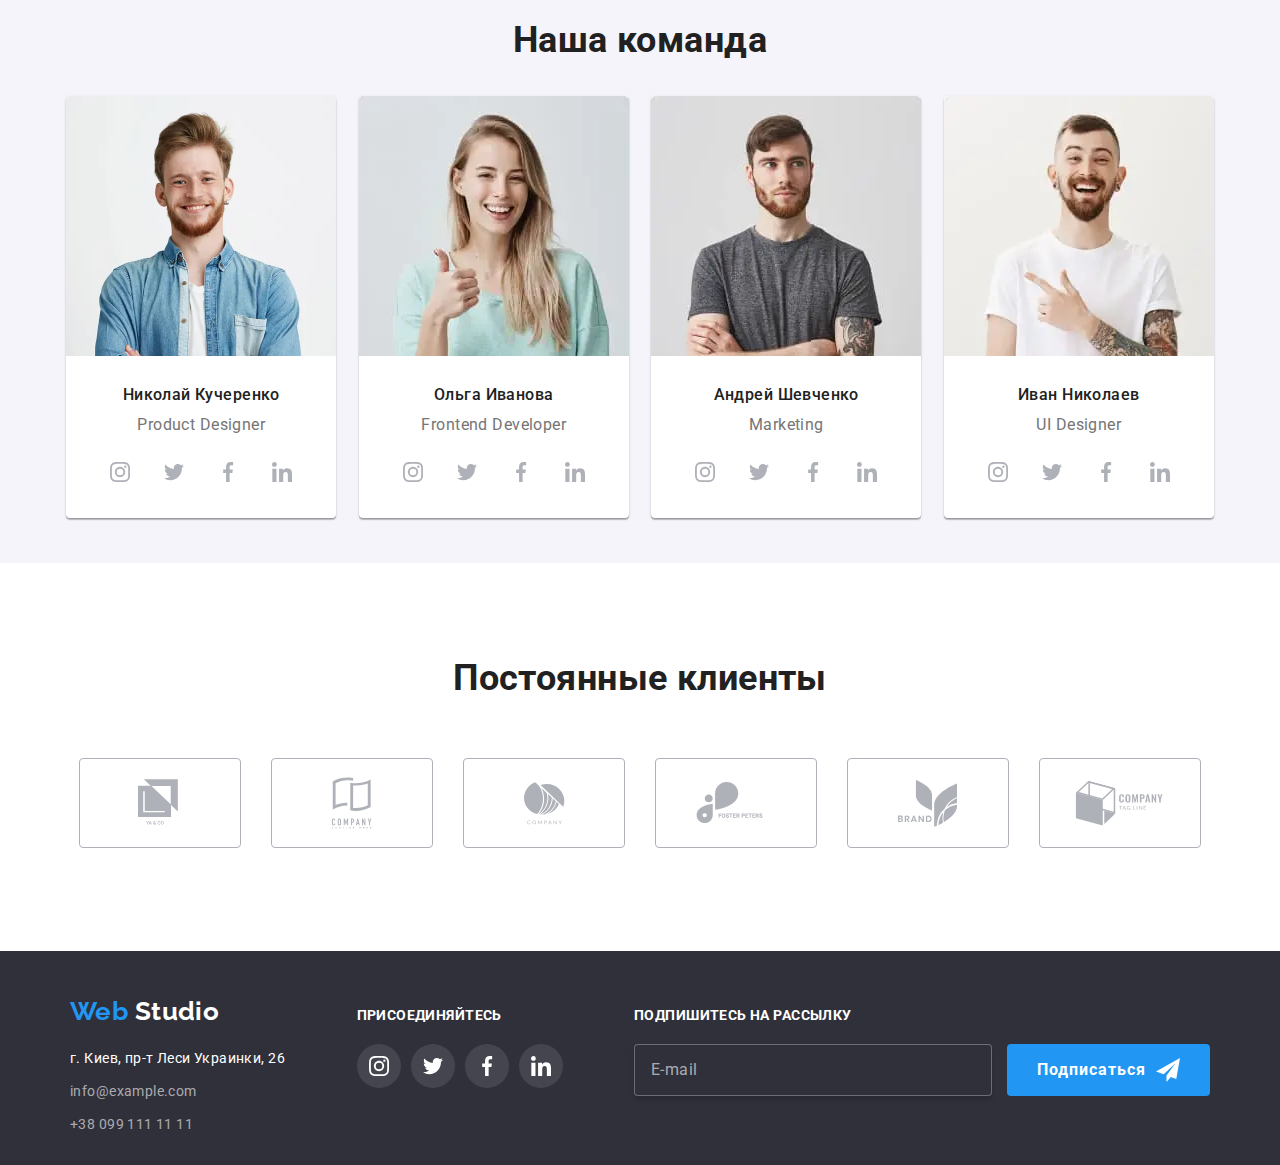
==== commit 6565f2b1: "fixing bugs" ====
--- a/index.html
+++ b/index.html
@@ -101,13 +101,15 @@
       <!-- Герой-->
       <div class="hero-overlay">
         <section class="hero">
-          <h1 class="hero__title">
-            Эффективные решения <br />
-            для вашего бизнеса
-          </h1>
-          <button class="hero__button--primary" data-modal-open>
-            Заказать услугу
-          </button>
+          <div class="container">
+            <h1 class="hero__title">
+              Эффективные решения <br />
+              для вашего бизнеса
+            </h1>
+            <button class="hero__button--primary" data-modal-open>
+              Заказать услугу
+            </button>
+          </div>
         </section>
       </div>
 
@@ -190,6 +192,7 @@
                   "
                   src="./images/we-do/laptop@2x.jpg"
                   alt="Изоброжение ноутбука"
+                  sizes=" (min-width: 1200px) 370px"
                 />
               </picture>
 
@@ -212,6 +215,7 @@
                   "
                   src="./images/we-do/mobile@2x.jpg"
                   alt="Изоброжение смартфона"
+                  sizes="(min-width: 1200px) 370px"
                 />
               </picture>
               <h3 class="section-we-do__subtitle">Мобильные приложения</h3>
@@ -233,6 +237,7 @@
                   "
                   src="./images/we-do/desctop@2x.jpg"
                   alt="Изоброжение монитора"
+                  sizes="(min-width: 1200px) 370px"
                 />
               </picture>
               <h3 class="section-we-do__subtitle">Дизайнерские решения</h3>
@@ -255,7 +260,6 @@
                   "
                   type="image/webp"
                   media="(min-width: 1200px)"
-                  sizes="270px"
                 />
                 <source
                   srcset="
@@ -263,7 +267,6 @@
                     ./images/team/team-1_1200@2x.jpg 540w
                   "
                   media="(min-width: 1200px)"
-                  sizes="270px"
                 />
 
                 <source
@@ -273,7 +276,6 @@
                   "
                   type="image/webp"
                   media="(min-width: 768px)"
-                  sizes="354px"
                 />
                 <source
                   srcset="
@@ -281,7 +283,6 @@
                     ./images/team/team-1_768@2x.jpg 708w
                   "
                   media="(min-width: 768px)"
-                  sizes="354px"
                 />
 
                 <source
@@ -305,6 +306,7 @@
                   class="face-card__image"
                   src="./images/team/team-1_480.jpg"
                   alt="Фото Николая Кучеренко"
+                  sizes="(max-width: 767px) 450px, (min-width: 768px) 354px, (min-width: 1200px) 370px"
                 />
               </picture>
               <div class="card__item-info">
@@ -417,6 +419,7 @@
                     class="face-card__image"
                     src="./images/team/team-2_480.jpg"
                     alt="Фото Ольга Иванова"
+                    sizes="(max-width: 767px) 450px, (min-width: 768px) 354px, (min-width: 1200px) 370px"
                   />
                 </picture>
 
@@ -533,6 +536,7 @@
                     class="face-card__image"
                     src="./images/team/team-3_480.jpg"
                     alt="Фото Андрей Шевченко"
+                    sizes="(max-width: 767px) 450px, (min-width: 768px) 354px, (min-width: 1200px) 370px"
                   />
                 </picture>
 
@@ -649,6 +653,7 @@
                     class="face-card__image"
                     src="./images/team/team-4_480.jpg"
                     alt="Фото Иван Николаев"
+                    sizes="(max-width: 767px) 450px, (min-width: 768px) 354px, (min-width: 1200px) 370px"
                   />
                 </picture>
 
--- a/css/main.min.css
+++ b/css/main.min.css
@@ -1,2 +1,2 @@
-h2,h3,p,h1,a,b,ul,div{list-style:none;text-decoration:none;margin:0;padding:0}img{display:block;margin:0;padding:0;height:auto;max-width:100%}h2,h3{font-weight:700;line-height:1.17}button,input,select,textarea{font-family:inherit}button{cursor:pointer}.link:focus,.link:hover{color:#2196f3}body{font-family:"Roboto",sans-serif;color:#212121;background-color:#fff}.section{padding-top:94px;padding-bottom:94px}@media screen and (max-width: 1200px){.section{padding-top:60px;padding-bottom:60px}}.title{text-align:center;margin-bottom:30px}@media screen and (max-width: 767px){.title{font-size:28px}}@media screen and (min-width: 1200px){.title{font-size:36px;margin-bottom:50px}}.container{width:calc(100% - 30px);max-width:1170px;margin:0 auto 0;padding-left:15px;padding-right:15px}@media screen and (min-width: 768px) and (max-width: 1199px){.container-wrap{max-width:1000px}}.button:focus,.button:hover{color:#fff;background-color:#2196f3}body{font-style:normal;font-weight:400;font-size:14px;line-height:1.2;letter-spacing:0.03em}.visually-hidden,.checkbox{position:absolute;overflow:hidden;clip:rect(0 0 0 0);height:1px;width:1px;margin:-1px;padding:0;border:0}.page-header{font-size:18px;font-weight:500;line-height:1.16;letter-spacing:0.02em;border-bottom:1px solid #ececec;background-color:#fff;width:100%;position:-webkit-sticky;position:sticky;top:0;z-index:10}@media screen and (min-width: 768px){.page-header{font-size:14px;line-height:1.14}.page-header .is-hidden{opacity:1;visibility:visible;pointer-events:all}}@media screen and (min-width: 768px) and (min-width: 1200px){.page-header .is-hidden{margin-left:10px;-ms-flex-preferred-size:70%;flex-basis:70%}}@media screen and (min-width: 1200px){.page-header{line-height:1.15}}.page-header__container{display:-webkit-box;display:-ms-flexbox;display:flex;-webkit-box-align:center;-ms-flex-align:center;align-items:center;padding:10px 0}@media screen and (min-width: 768px){.page-header__container{padding-top:0;padding-bottom:0;-webkit-box-pack:justify;-ms-flex-pack:justify;justify-content:space-between;min-height:80px}}@media screen and (min-width: 768px){.page-header__logo{margin-right:65px;-ms-flex-negative:0;flex-shrink:0}}.page-header__nav{display:-webkit-box;display:-ms-flexbox;display:flex;-webkit-box-align:center;-ms-flex-align:center;align-items:center}@media screen and (max-width: 767px){.page-header__nav{padding:60px 0;-webkit-box-orient:vertical;-webkit-box-direction:normal;-ms-flex-direction:column;flex-direction:column;-webkit-box-pack:justify;-ms-flex-pack:justify;justify-content:space-between}}@media screen and (min-width: 768px) and (max-width: 1199px){.page-header__nav{margin-right:84px}}@media screen and (max-width: 767px){.page-header__nav li+li{margin-top:40px}}@media screen and (min-width: 768px){.page-header__nav li+li{margin-left:50px}}.page-header__contacts-list{margin-left:auto}@media screen and (max-width: 767px){.page-header__contacts-list{padding-bottom:60px}.page-header__contacts-list li+li{margin-top:16px}}@media screen and (min-width: 768px) and (max-width: 1199px){.page-header__contacts-list li:not(:last-child){margin-bottom:10px}}@media screen and (min-width: 1200px){.page-header__contacts-list{display:-webkit-box;display:-ms-flexbox;display:flex;-webkit-box-pack:center;-ms-flex-pack:center;justify-content:center}.page-header__contacts-list li+li{margin-left:30px}}.page-header__contacts-icon{margin-right:10px;fill:#afb1b8;stroke:#afb1b8;stroke-width:1px;-webkit-transition:all 250ms cubic-bezier(0.4, 0, 0.2, 1) 1ms;transition:all 250ms cubic-bezier(0.4, 0, 0.2, 1) 1ms}.page-header__contacts-link{color:#757575;display:-webkit-box;display:-ms-flexbox;display:flex;-webkit-box-pack:center;-ms-flex-pack:center;justify-content:center;-webkit-box-align:center;-ms-flex-align:center;align-items:center;-webkit-transition:all 250ms cubic-bezier(0.4, 0, 0.2, 1) 1ms;transition:all 250ms cubic-bezier(0.4, 0, 0.2, 1) 1ms}@media screen and (min-width: 768px) and (max-width: 1199px){.page-header__contacts-link{-webkit-box-pack:start;-ms-flex-pack:start;justify-content:flex-start}}@media screen and (min-width: 1200px){.page-header__contacts-link{padding-top:10px;padding-bottom:10px;-webkit-box-pack:end;-ms-flex-pack:end;justify-content:flex-end}}.page-header__contacts-link:hover,.page-header__contacts-link:focus{color:#2196f3}.page-header__contacts-link:hover .page-header__contacts-icon,.page-header__contacts-link:focus .page-header__contacts-icon{fill:#2196f3;stroke:#2196f3;stroke-width:2px}.nav__link{color:#212121;display:inline-block;-webkit-transition:all 250ms cubic-bezier(0.4, 0, 0.2, 1) 1ms;transition:all 250ms cubic-bezier(0.4, 0, 0.2, 1) 1ms}@media screen and (min-width: 768px){.nav__link{display:block;padding-top:32px;padding-bottom:32px}}.page-header__nav .nav__link--current{color:#2196f3;position:relative}@media screen and (max-width: 768px){.page-header__nav .nav__link--current{padding:12px 0}}.nav__link--current::after{content:"";position:absolute;bottom:0;left:0;display:block;width:100%;height:4px;border-color:#2196f3;border-radius:2px 2px;background-color:#2196f3}@media screen and (max-width: 767px){.drop-down-button{width:40px;height:40px;background-color:transparent;border:none;outline:none;display:-webkit-inline-box;display:-ms-inline-flexbox;display:inline-flex;-webkit-box-align:center;-ms-flex-align:center;align-items:center;margin-left:auto}.drop-down-button:hover,.drop-down-button:focus{fill:#2196f3}}@media screen and (min-width: 768px){.drop-down-button{display:none}}@media screen and (max-width: 767px){.drop-down-icon .open{display:none}}@media screen and (max-width: 767px){.is-hidden{opacity:0;visibility:hidden;pointer-events:none}.is-hidden .drop-down-menu{-webkit-transform:scaleY(0);transform:scaleY(0);opacity:0}.is-hidden+.drop-down-button .open{display:block}.is-hidden+.drop-down-button .close{display:none}}@media screen and (max-width: 767px){.drop-down-menu{display:none;position:absolute;top:60px;left:0px;width:100%;background:white;border-top:1px solid #ececec;-webkit-box-shadow:0 1px 3px rgba(0,0,0,0.16),0 2px 4px rgba(0,0,0,0.08),0 4px 8px rgba(0,0,0,0.04);box-shadow:0 1px 3px rgba(0,0,0,0.16),0 2px 4px rgba(0,0,0,0.08),0 4px 8px rgba(0,0,0,0.04);-webkit-box-orient:vertical;-webkit-box-direction:normal;-ms-flex-direction:column;flex-direction:column;display:-webkit-box;display:-ms-flexbox;display:flex;-webkit-box-pack:center;-ms-flex-pack:center;justify-content:center;-webkit-box-align:center;-ms-flex-align:center;align-items:center;-webkit-transform-origin:top;transform-origin:top;-webkit-transform:scaleY(1);transform:scaleY(1);opacity:1;-webkit-transition:opacity 0.2s linear, -webkit-transform 0.2s linear;transition:opacity 0.2s linear, -webkit-transform 0.2s linear;transition:transform 0.2s linear, opacity 0.2s linear;transition:transform 0.2s linear, opacity 0.2s linear, -webkit-transform 0.2s linear}}@media screen and (min-width: 768px){.drop-down-menu{display:-webkit-box;display:-ms-flexbox;display:flex;-webkit-box-pack:justify;-ms-flex-pack:justify;justify-content:space-between;-webkit-box-align:center;-ms-flex-align:center;align-items:center}}.logo{font-weight:700;font-size:24px;font-family:"Raleway",sans-serif;color:#2196f3;line-height:1.16}@media screen and (min-width: 1200px){.logo{font-size:26px;line-height:1.19}}.header__logo--tail{color:#212121;-webkit-transition:all 250ms cubic-bezier(0.4, 0, 0.2, 1) 1ms;transition:all 250ms cubic-bezier(0.4, 0, 0.2, 1) 1ms}.header__logo--tail:hover,.header__logo--tail:focus{color:#2196f3}.footer__logo{margin-bottom:20px}.footer__logo--tail{color:#fff;-webkit-transition:all 250ms cubic-bezier(0.4, 0, 0.2, 1) 1ms;transition:all 250ms cubic-bezier(0.4, 0, 0.2, 1) 1ms}.footer__logo--tail:hover,.footer__logo--tail:focus{color:#2196f3}.hero{text-align:center;padding-top:118px;padding-bottom:118px}@media screen and (min-width: 1200px){.hero{padding-top:200px;padding-bottom:200px}}.hero__title{font-size:26px;font-weight:900;letter-spacing:0.06em;line-height:1.62em;text-align:center;text-transform:uppercase;color:#fff;margin-right:auto;margin-left:auto}@media screen and (min-width: 1200px){.hero__title{font-size:44px;line-height:1.36}}.hero-overlay{height:400px;max-width:1600px;margin-right:auto;margin-left:auto;background-image:-webkit-gradient(linear, left top, right top, from(rgba(47,48,58,0.8)), to(rgba(47,48,58,0.8))),url(".../images/hero-background/hero-mobile-480-400.webp");background-image:linear-gradient(to right, rgba(47,48,58,0.8), rgba(47,48,58,0.8)),url(".../images/hero-background/hero-mobile-480-400.webp");background-repeat:no-repeat;background-size:cover;background-position:center}.no-webp .hero-overlay{background-image:-webkit-gradient(linear, left top, right top, from(rgba(47,48,58,0.8)), to(rgba(47,48,58,0.8))),url(".../images/hero-background/hero-mobile-480-400.jpg");background-image:linear-gradient(to right, rgba(47,48,58,0.8), rgba(47,48,58,0.8)),url(".../images/hero-background/hero-mobile-480-400.jpg")}.hero__button--primary{font-size:16px;font-weight:700;letter-spacing:0.06em;line-height:1.88;text-align:center;color:#fff;background-color:#2196f3;-webkit-box-shadow:0 4px 4px rgba(0,0,0,0.15);box-shadow:0 4px 4px rgba(0,0,0,0.15);border-radius:4px;border:1px solid rgba(0,0,0,0);display:inline-block;padding:10px 32px;min-width:200px;margin-top:30px;-webkit-transform:scale(1, 1);transform:scale(1, 1);-webkit-transition:background-color 250ms cubic-bezier(0.4, 0, 0.2, 1) 1ms,-webkit-transform 250ms cubic-bezier(0.4, 0, 0.2, 1) 1ms;transition:background-color 250ms cubic-bezier(0.4, 0, 0.2, 1) 1ms,-webkit-transform 250ms cubic-bezier(0.4, 0, 0.2, 1) 1ms;transition:transform 250ms cubic-bezier(0.4, 0, 0.2, 1) 1ms,background-color 250ms cubic-bezier(0.4, 0, 0.2, 1) 1ms;transition:transform 250ms cubic-bezier(0.4, 0, 0.2, 1) 1ms,background-color 250ms cubic-bezier(0.4, 0, 0.2, 1) 1ms,-webkit-transform 250ms cubic-bezier(0.4, 0, 0.2, 1) 1ms}.hero__button--primary:hover,.hero__button--primary:focus{background-color:#188ce8;-webkit-transform:scale(1.1, 1.1);transform:scale(1.1, 1.1)}.hero-overlay{max-height:600px;max-width:1600px;margin-right:auto;margin-left:auto;background-image:-webkit-gradient(linear, left top, left bottom, from(rgba(47,48,58,0.8)), to(rgba(47,48,58,0.8))),url(..//images/hero-background/hero-mobile-480-400.jpg);background-image:linear-gradient(rgba(47,48,58,0.8), rgba(47,48,58,0.8)),url(..//images/hero-background/hero-mobile-480-400.jpg);background-color:#757575;background-repeat:no-repeat;background-size:cover;background-position:center}@media screen and (max-width: 480px){.hero-overlay{background-image:-webkit-gradient(linear, left top, left bottom, from(rgba(47,48,58,0.8)), to(rgba(47,48,58,0.8))),url(..//images/hero-background/hero-mobile-480-400.jpg);background-image:linear-gradient(rgba(47,48,58,0.8), rgba(47,48,58,0.8)),url(..//images/hero-background/hero-mobile-480-400.jpg)}}@media screen and (max-width: 480px) and (min-device-pixel-ratio: 2), screen and (max-width: 480px) and (-webkit-min-device-pixel-ratio: 2), screen and (max-width: 480px) and (min-resolution: 192dpi), screen and (max-width: 480px) and (min-resolution: 2dppx){.hero-overlay{background-image:-webkit-gradient(linear, left top, left bottom, from(rgba(47,48,58,0.8)), to(rgba(47,48,58,0.8))),url(..//images/hero-background/hero-mobile-480-400@2x.jpg);background-image:linear-gradient(rgba(47,48,58,0.8), rgba(47,48,58,0.8)),url(..//images/hero-background/hero-mobile-480-400@2x.jpg)}}@media screen and (min-width: 481px){.hero-overlay{background-image:-webkit-gradient(linear, left top, left bottom, from(rgba(47,48,58,0.8)), to(rgba(47,48,58,0.8))),url(..//images/hero-background/hero-tablet-768-400.jpg);background-image:linear-gradient(rgba(47,48,58,0.8), rgba(47,48,58,0.8)),url(..//images/hero-background/hero-tablet-768-400.jpg)}}@media screen and (min-width: 481px) and (min-device-pixel-ratio: 2), screen and (min-width: 481px) and (-webkit-min-device-pixel-ratio: 2), screen and (min-width: 481px) and (min-resolution: 192dpi), screen and (min-width: 481px) and (min-resolution: 2dppx){.hero-overlay{background-image:-webkit-gradient(linear, left top, left bottom, from(rgba(47,48,58,0.8)), to(rgba(47,48,58,0.8))),url(..//images/hero-background/hero-tablet-768-400@2x.jpg);background-image:linear-gradient(rgba(47,48,58,0.8), rgba(47,48,58,0.8)),url(..//images/hero-background/hero-tablet-768-400@2x.jpg)}}@media screen and (min-width: 1200px){.hero-overlay{background-image:-webkit-gradient(linear, left top, left bottom, from(rgba(47,48,58,0.8)), to(rgba(47,48,58,0.8))),url(..//images/hero-background/hero-desctop-1600-600.jpg);background-image:linear-gradient(rgba(47,48,58,0.8), rgba(47,48,58,0.8)),url(..//images/hero-background/hero-desctop-1600-600.jpg)}}@media screen and (min-width: 1200px) and (min-device-pixel-ratio: 2), screen and (min-width: 1200px) and (-webkit-min-device-pixel-ratio: 2), screen and (min-width: 1200px) and (min-resolution: 192dpi), screen and (min-width: 1200px) and (min-resolution: 2dppx){.hero-overlay{background-image:-webkit-gradient(linear, left top, left bottom, from(rgba(47,48,58,0.8)), to(rgba(47,48,58,0.8))),url(..//images/hero-background/hero-desctop-1600-600@2x.jpg);background-image:linear-gradient(rgba(47,48,58,0.8), rgba(47,48,58,0.8)),url(..//images/hero-background/hero-desctop-1600-600@2x.jpg)}}.backdrop{position:fixed;z-index:20;top:0;left:0;width:100%;height:100%;margin-right:auto;margin-left:auto;background-color:rgba(0,0,0,0.2);opacity:1;-webkit-transition:all 250ms cubic-bezier(0.4, 0, 0.2, 1) 1ms;transition:all 250ms cubic-bezier(0.4, 0, 0.2, 1) 1ms}.backdrop.is-hidden{opacity:0;overflow:hidden;-webkit-transform:scale(1.5);transform:scale(1.5);pointer-events:none}.modal{position:absolute;max-width:calc(100% - 30px);max-height:calc(100% - 30px);top:60%;left:53%;overflow:auto;-webkit-transform:translate(-55%, -51%) scale(1);transform:translate(-55%, -51%) scale(1);-webkit-transition:-webkit-transform 250ms cubic-bezier(0.4, 0, 0.2, 1) 1ms;transition:-webkit-transform 250ms cubic-bezier(0.4, 0, 0.2, 1) 1ms;transition:transform 250ms cubic-bezier(0.4, 0, 0.2, 1) 1ms;transition:transform 250ms cubic-bezier(0.4, 0, 0.2, 1) 1ms, -webkit-transform 250ms cubic-bezier(0.4, 0, 0.2, 1) 1ms;color:#757575}.close-modal{display:-webkit-box;display:-ms-flexbox;display:flex;-webkit-box-pack:center;-ms-flex-pack:center;justify-content:center;-webkit-box-align:center;-ms-flex-align:center;align-items:center;position:absolute;top:1%;right:1%;width:30px;height:30px;background-color:#fff;border:1px solid rgba(33,33,33,0.2);border-radius:50%}.close-modal:hover .icon-close{fill:#2196f3;cursor:pointer}.icon-close{fill:#212121}.form-action{display:-webkit-box;display:-ms-flexbox;display:flex;-webkit-box-orient:vertical;-webkit-box-direction:normal;-ms-flex-direction:column;flex-direction:column;padding:40px;background-color:#fff}.form-title{display:block;font-size:20px;line-height:1.5;text-align:center;color:#212121;margin-bottom:30px}@media screen and (min-width: 1200px){.form-title{line-height:1.15}}.form-field{position:relative}.form-label{display:block;position:absolute;top:30%;left:42px;-webkit-transform:translateY(-50%);transform:translateY(-50%);-webkit-transition:all 250ms cubic-bezier(0.4, 0, 0.2, 1) 1ms;transition:all 250ms cubic-bezier(0.4, 0, 0.2, 1) 1ms;line-height:1.33;letter-spacing:0.01em}.form-input{border:1px solid rgba(33,33,33,0.2);border-radius:4px;width:100%;padding-top:11px;padding-bottom:11px;padding-left:42px;margin-bottom:28px}.form-input:focus{border-color:#2196f3;outline:none}.form-textarea{resize:none;padding:12px 16px;border:1px solid rgba(33,33,33,0.2);border-radius:4px;width:100%}.form-textarea:focus{border-color:#2196f3;outline:none}.field-textarea{position:relative}.form-label{letter-spacing:0.01em}.form-textarea:focus+.form-label{-webkit-transform:translate(0, -40px);transform:translate(0, -40px);color:#2196f3;font-size:12px}.form-input:focus+.form-label{-webkit-transform:translate(-26px, -40px);transform:translate(-26px, -40px);color:#2196f3;font-size:12px}.form-textarea:not(:placeholder-shown) .form-label{-webkit-transform:translate(0, -40px);transform:translate(0, -40px);color:#2196f3;font-size:12px}.form-input:not(:placeholder-shown) .form-label{-webkit-transform:translate(-26px, -40px);transform:translate(-26px, -40px);color:var(--accent-text-color);font-size:12px}.field-textarea .form-label{position:absolute;top:21px;left:16px;-webkit-transform:translateY(-50%);transform:translateY(-50%);-webkit-transition:all 250ms cubic-bezier(0.4, 0, 0.2, 1) 1ms;transition:all 250ms cubic-bezier(0.4, 0, 0.2, 1) 1ms}@media screen and (min-width: 1200px){.form-label{letter-spacing:0.03em}}.icon-label{position:absolute;top:30%;left:16px;fill:#212121;-webkit-transform:translateY(-50%);transform:translateY(-50%);-webkit-transition:all 250ms cubic-bezier(0.4, 0, 0.2, 1) 1ms;transition:all 250ms cubic-bezier(0.4, 0, 0.2, 1) 1ms}.form-input:focus ~ .icon-label,.form-input:not(:placeholder-shown) ~ .icon-label{fill:#2196f3}.checkbox-form{font-size:12px;line-height:1.17;display:-webkit-box;display:-ms-flexbox;display:flex;-webkit-box-pack:center;-ms-flex-pack:center;justify-content:center;-webkit-box-align:center;-ms-flex-align:center;align-items:center;margin-top:20px;margin-bottom:30px}@media screen and (min-width: 1200px){.checkbox-form{font-size:14px;line-height:1.71}}.checkbox-form input{margin-right:10px;cursor:pointer}.checkbox-form .check-icon{display:inline-block;width:16px;height:15px;border:2px solid #212121;border-radius:4px;margin-right:8px}.checkbox:checked+.check-icon{background-color:#2196f3;background-image:url(../images/icon-check.svg);border-color:transparent;background-size:contain;background-origin:border-box}.link.check-up{color:#2196f3;text-decoration:underline}.link.check-up:hover,.link.check-up:focus{cursor:pointer;font-weight:500}.submit-form{text-align:center}.submit-button{display:-webkit-box;display:-ms-flexbox;display:flex;margin-right:auto;margin-left:auto;width:200px;padding:10px 55px;line-height:1.87;font-weight:700;letter-spacing:0.06em;color:#fff;background-color:#2196f3;-webkit-box-shadow:0 2px 1px rgba(0,0,0,0.2),0 1px 1px rgba(0,0,0,0.14),0 1px 3px rgba(0,0,0,0.12);box-shadow:0 2px 1px rgba(0,0,0,0.2),0 1px 1px rgba(0,0,0,0.14),0 1px 3px rgba(0,0,0,0.12);border-radius:4px;border:1px solid rgba(0,0,0,0);-webkit-transform:scale(1, 1);transform:scale(1, 1);-webkit-transition:all 250ms cubic-bezier(0.4, 0, 0.2, 1) 1ms;transition:all 250ms cubic-bezier(0.4, 0, 0.2, 1) 1ms}.submit-button:hover,.submit-button:focus{background-color:#188ce8;-webkit-transform:scale(1.1, 1.1);transform:scale(1.1, 1.1)}.features__subtitle{font-size:inherit;text-transform:uppercase;margin-top:30px;margin-bottom:10px}@media screen and (max-width: 767px){.features__subtitle{text-align:center}}@media screen and (min-width: 768px){.features__subtitle{text-align:left}}@media screen and (min-width: 768px){.features__list{display:-webkit-box;display:-ms-flexbox;display:flex;-ms-flex-wrap:wrap;flex-wrap:wrap;margin:-15px}}.features__item{width:100%;margin:0 auto}@media screen and (max-width: 767px){.features__item{max-width:450px}.features__item:not(:first-child){margin-top:30px}}@media screen and (min-width: 768px){.features__item{width:calc((100% - 30px) / 2);max-width:354px}}@media screen and (min-width: 768px) and (max-width: 1199px){.features__item:nth-child(2n+1){margin-right:30px}}@media screen and (min-width: 1200px){.features__item{width:calc((100% - 30px * 3) / 4);max-width:270px}.features__item:not(:last-child){margin-right:30px}}.features__text{line-height:1.7;color:#757575}.features__layout{height:120px;background-color:#f5f4fa;display:-webkit-box;display:-ms-flexbox;display:flex;-webkit-box-pack:center;-ms-flex-pack:center;justify-content:center;-webkit-box-align:center;-ms-flex-align:center;align-items:center}.section-we-do{padding-top:0}@media screen and (max-width: 1200px){.section-we-do{display:none}}.section-we-do__list{display:-webkit-box;display:-ms-flexbox;display:flex;-webkit-box-pack:justify;-ms-flex-pack:justify;justify-content:space-between}.section-we-do__item{width:calc((100% - 30px * 2) / 3);position:relative}.section-we-do__item:hover{cursor:pointer}.section-we-do__subtitle{position:absolute;bottom:1px;left:0;width:100%;opacity:0.3;-webkit-transition:all 250ms cubic-bezier(0.4, 0, 0.2, 1) 1ms;transition:all 250ms cubic-bezier(0.4, 0, 0.2, 1) 1ms;font-size:14px;font-weight:700;line-height:1.14;text-transform:uppercase;text-align:center;color:#fff;background-color:rgba(47,48,58,0.8);padding-top:27px;padding-bottom:27px;padding-left:50px;padding-right:50px}.section-we-do__item:hover .section-we-do__subtitle{opacity:1}.section-team{background-color:#f5f4fa;padding-top:60px;padding-bottom:60px}@media screen and (max-width: 768px){.section-team__title{font-size:28px}}@media screen and (min-width: 768px){.section-team__list{display:-webkit-box;display:-ms-flexbox;display:flex;-webkit-box-pack:center;-ms-flex-pack:center;justify-content:center;-webkit-box-align:stretch;-ms-flex-align:stretch;align-items:stretch;-ms-flex-wrap:wrap;flex-wrap:wrap;margin:-15px}}.section-team__item{background-color:#fff;-webkit-box-shadow:0 2px 1px rgba(0,0,0,0.2),0 1px 1px rgba(0,0,0,0.14),0 1px 3px rgba(0,0,0,0.12);box-shadow:0 2px 1px rgba(0,0,0,0.2),0 1px 1px rgba(0,0,0,0.14),0 1px 3px rgba(0,0,0,0.12);border-radius:4px;overflow:hidden;border:#afb1b8;width:100%;text-align:center;margin:0 auto;overflow:hidden;min-width:230px}@media screen and (max-width: 767px){.section-team__item{max-width:450px;max-height:482px}.section-team__item:not(:last-child){margin-bottom:30px}}@media screen and (min-width: 768px) and (max-width: 1199px){.section-team__item{width:calc((100% - 4 * 15px) / 2);max-width:354px;-ms-flex-wrap:wrap;flex-wrap:wrap;margin:15px}}@media screen and (min-width: 1200px){.section-team__item{-ms-flex-preferred-size:calc((100% - 30px * 3) / 4);flex-basis:calc((100% - 30px * 3) / 4)}}.card__item-info{padding-top:30px;padding-bottom:24px}.card__item-name{font-size:16px;font-weight:500}.card__item-profession{font-size:16px;color:#757575;margin-top:10px;margin-bottom:16px}.card__social-list{display:-webkit-inline-box;display:-ms-inline-flexbox;display:inline-flex;-webkit-box-pack:center;-ms-flex-pack:center;justify-content:center;-webkit-box-align:center;-ms-flex-align:center;align-items:center}.card__social-list li:not(:last-child){margin-right:10px}.card__social-link:hover,.card__social-link:focus{background-color:#2196f3}.card__social-link:hover .icon-social,.card__social-link:focus .icon-social{fill:#fff}.social-link{display:-webkit-inline-box;display:-ms-inline-flexbox;display:inline-flex;-webkit-box-pack:center;-ms-flex-pack:center;justify-content:center;-webkit-box-align:center;-ms-flex-align:center;align-items:center;background-color:rgba(255,255,255,0.1);border-radius:50%;width:44px;height:44px;-webkit-transition:all 250ms cubic-bezier(0.4, 0, 0.2, 1) 1ms;transition:all 250ms cubic-bezier(0.4, 0, 0.2, 1) 1ms}.social-link--background:hover,.social-link--background:focus{background-color:#2196f3}.icon-social{fill:#afb1b8;-webkit-transition:all 250ms cubic-bezier(0.4, 0, 0.2, 1) 1ms;transition:all 250ms cubic-bezier(0.4, 0, 0.2, 1) 1ms}.footer__icon-social{fill:#fff}.clients__list{display:-webkit-box;display:-ms-flexbox;display:flex;-webkit-box-pack:center;-ms-flex-pack:center;justify-content:center;-webkit-box-align:center;-ms-flex-align:center;align-items:center;-ms-flex-wrap:wrap;flex-wrap:wrap}@media screen and (min-width: 480px){.clients__list{margin:-6px}}.clients__item{width:100%;margin:0 auto;max-width:210px}@media screen and (max-width: 479px){.clients__item:not(:last-child){margin-bottom:10px}}@media screen and (min-width: 480px){.clients__item{width:calc((100% - 4 * 15px) / 2);margin:15px}}@media screen and (min-width: 768px){.clients__item{width:calc((100% - 6 * 15px) / 3);max-width:230px}}@media screen and (min-width: 1200px){.clients__item{width:calc((100% - 12 * 15px) / 6);max-width:170px}}.clients__link{display:block;border-color:#afb1b8;border-width:1px;border-style:solid;border-radius:4px;fill:#afb1b8;height:90px;width:100%;display:-webkit-box;display:-ms-flexbox;display:flex;-webkit-box-pack:center;-ms-flex-pack:center;justify-content:center;-webkit-box-align:center;-ms-flex-align:center;align-items:center;-webkit-transform:scale(1, 1);transform:scale(1, 1);-webkit-transition:all 250ms cubic-bezier(0.4, 0, 0.2, 1) 1ms;transition:all 250ms cubic-bezier(0.4, 0, 0.2, 1) 1ms}.clients__link:hover,.clients__link:focus,.clients__link:hover .clients__logo,.clients__link:focus .clients__logo{border-color:#2196f3;border-width:2px;fill:#2196f3}@media screen and (min-width: 1200px){.clients__link:hover,.clients__link:focus,.clients__link:hover .clients__logo,.clients__link:focus .clients__logo{-webkit-transform:scale(1.3, 1.3);transform:scale(1.3, 1.3)}}.clients__logo{fill:#afb1b8;-webkit-transition:all 250ms cubic-bezier(0.4, 0, 0.2, 1) 1ms;transition:all 250ms cubic-bezier(0.4, 0, 0.2, 1) 1ms}footer{color:#fff;background-color:#2f303a}footer a{display:block}@media screen and (max-width: 480px){.footer-container{padding-left:-15px;padding-right:-15px}}@media screen and (max-width: 1199px){.footer-container{text-align:center;padding-top:60px;padding-bottom:60px}}@media screen and (min-width: 768px) and (max-width: 1199px){.footer-container{width:768px}}@media screen and (min-width: 768px){.footer-container{display:-webkit-box;display:-ms-flexbox;display:flex;-ms-flex-wrap:wrap;flex-wrap:wrap;-ms-flex-pack:distribute;justify-content:space-around;-webkit-box-align:baseline;-ms-flex-align:baseline;align-items:baseline}}@media screen and (min-width: 1200px){.footer-container{padding-top:45px;padding-bottom:28px;-webkit-box-pack:justify;-ms-flex-pack:justify;justify-content:space-between}}.address__item{font-style:normal;line-height:1.71}@media screen and (max-width: 1199px){.address__item:not(:last-child){margin-bottom:8px}}@media screen and (min-width: 1200px){.address__item:not(:last-child){margin-bottom:9px}}.footer__mail,.footer__tel{color:rgba(255,255,255,0.6);-webkit-transition:all 250ms cubic-bezier(0.4, 0, 0.2, 1) 1ms;transition:all 250ms cubic-bezier(0.4, 0, 0.2, 1) 1ms}.footer__mail:hover,.footer__mail:focus,.footer__tel:hover,.footer__tel:focus{color:#2196f3}.join-us__title{font-weight:700;text-transform:uppercase;line-height:1.14;display:block}@media screen and (max-width: 767px){.join-us{margin-top:60px;margin-bottom:60px}}@media screen and (min-width: 768px) and (max-width: 1199px){.join-us{margin-left:165px}}.footer__social-list{display:-webkit-inline-box;display:-ms-inline-flexbox;display:inline-flex;-webkit-box-pack:center;-ms-flex-pack:center;justify-content:center;-webkit-box-align:center;-ms-flex-align:center;align-items:center;margin-top:20px}.footer__social-list li:not(:last-child){margin-right:10px}@media screen and (min-width: 768px) and (max-width: 1199px){.subscribe{margin-top:60px;margin-right:auto;margin-left:auto}}.subscribe__title{font-weight:700;text-transform:uppercase;line-height:1.14;display:block}.subscribe__input{color:rgba(255,255,255,0.6);background-color:#2f303a;border:1px solid rgba(255,255,255,0.3);-webkit-box-shadow:0 4px 4px rgba(0,0,0,0.15);box-shadow:0 4px 4px rgba(0,0,0,0.15);border-radius:4px;margin-top:20px;padding:15px 16px 15px}@media screen and (max-width: 1199px){.subscribe__input{width:100%}}@media screen and (min-width: 1200px){.subscribe__input{width:358px;margin-right:12px}}.subscribe__icon-send{fill:#fff;margin-left:10px}.subscribe__button{color:#fff;background-color:#2196f3;border-radius:4px;border:1px solid rgba(0,0,0,0);font-size:16px;font-weight:700;letter-spacing:0.06em;line-height:1.88;display:-webkit-inline-box;display:-ms-inline-flexbox;display:inline-flex;-webkit-box-align:center;-ms-flex-align:center;align-items:center;padding:10px 29px;margin-top:20px;min-width:200px;-webkit-transform:scale(1, 1);transform:scale(1, 1);-webkit-transition:all 250ms cubic-bezier(0.4, 0, 0.2, 1) 1ms;transition:all 250ms cubic-bezier(0.4, 0, 0.2, 1) 1ms}@media screen and (min-width: 1200px){.subscribe__button{margin-bottom:20px}}.subscribe__button:hover,.subscribe__button:focus{background-color:#188ce8}@media screen and (min-width: 1200px){.subscribe__button:hover,.subscribe__button:focus{-webkit-transform:scale(1.1, 1.1);transform:scale(1.1, 1.1)}}.subscribe__input::-webkit-input-placeholder{color:rgba(255,255,255,0.6)}.subscribe__input:-ms-input-placeholder{color:rgba(255,255,255,0.6)}.subscribe__input::-ms-input-placeholder{color:rgba(255,255,255,0.6)}.subscribe__input::placeholder{color:rgba(255,255,255,0.6)}.subscribe__input::-webkit-input-placeholder:focus{border:2px solid #2196f3}.subscribe__input:-ms-input-placeholder:focus{border:2px solid #2196f3}.subscribe__input::-ms-input-placeholder:focus{border:2px solid #2196f3}.subscribe__input::placeholder:focus{border:2px solid #2196f3}.subscribe__input,.subscribe__input::-webkit-input-placeholder{font-size:16px;line-height:1.25;letter-spacing:0.03em}.subscribe__input,.subscribe__input:-ms-input-placeholder{font-size:16px;line-height:1.25;letter-spacing:0.03em}.subscribe__input,.subscribe__input::-ms-input-placeholder{font-size:16px;line-height:1.25;letter-spacing:0.03em}.subscribe__input,.subscribe__input::placeholder{font-size:16px;line-height:1.25;letter-spacing:0.03em}
+h2,h3,p,h1,a,b,ul,div{list-style:none;text-decoration:none;margin:0;padding:0}img{display:block;margin:0;padding:0;height:auto;max-width:100%}h2,h3{font-weight:700;line-height:1.17}button,input,select,textarea{font-family:inherit}button{cursor:pointer}.link:focus,.link:hover{color:#2196f3}body{font-family:"Roboto",sans-serif;color:#212121;background-color:#fff}.section{padding-top:94px;padding-bottom:94px}@media screen and (max-width: 1200px){.section{padding-top:60px;padding-bottom:60px}}.title{text-align:center;margin-bottom:30px}@media screen and (max-width: 767px){.title{font-size:28px}}@media screen and (min-width: 1200px){.title{font-size:36px;margin-bottom:50px}}.container{width:calc(100% - 30px);max-width:1170px;margin:0 auto 0;padding-left:15px;padding-right:15px}@media screen and (min-width: 768px) and (max-width: 1199px){.container-wrap{max-width:1000px}}@media screen and (min-width: 768px) and (max-width: 1199px){.container-wrapping{max-width:768px}}.button:focus,.button:hover{color:#fff;background-color:#2196f3}body{font-style:normal;font-weight:400;font-size:14px;line-height:1.2;letter-spacing:0.03em}.visually-hidden,.checkbox{position:absolute;overflow:hidden;clip:rect(0 0 0 0);height:1px;width:1px;margin:-1px;padding:0;border:0}.page-header{font-size:18px;font-weight:500;line-height:1.16;letter-spacing:0.02em;border-bottom:1px solid #ececec;background-color:#fff;width:100%;position:-webkit-sticky;position:sticky;top:0;z-index:10}@media screen and (min-width: 768px){.page-header{font-size:14px;line-height:1.14}.page-header .is-hidden{opacity:1;visibility:visible;pointer-events:all}}@media screen and (min-width: 768px) and (min-width: 1200px){.page-header .is-hidden{margin-left:10px;-ms-flex-preferred-size:70%;flex-basis:70%}}@media screen and (min-width: 1200px){.page-header{line-height:1.15}}.page-header__container{display:-webkit-box;display:-ms-flexbox;display:flex;-webkit-box-align:center;-ms-flex-align:center;align-items:center;padding:10px 0}@media screen and (min-width: 768px){.page-header__container{padding-top:0;padding-bottom:0;-webkit-box-pack:justify;-ms-flex-pack:justify;justify-content:space-between;min-height:80px}}@media screen and (min-width: 768px){.page-header__logo{margin-right:65px;-ms-flex-negative:0;flex-shrink:0}}.page-header__nav{display:-webkit-box;display:-ms-flexbox;display:flex;-webkit-box-align:center;-ms-flex-align:center;align-items:center}@media screen and (max-width: 767px){.page-header__nav{padding:60px 0;-webkit-box-orient:vertical;-webkit-box-direction:normal;-ms-flex-direction:column;flex-direction:column;-webkit-box-pack:justify;-ms-flex-pack:justify;justify-content:space-between}}@media screen and (min-width: 768px) and (max-width: 1199px){.page-header__nav{margin-right:84px}}@media screen and (max-width: 767px){.page-header__nav li+li{margin-top:40px}}@media screen and (min-width: 768px){.page-header__nav li+li{margin-left:50px}}.page-header__contacts-list{margin-left:auto}@media screen and (max-width: 767px){.page-header__contacts-list{padding-bottom:60px}.page-header__contacts-list li+li{margin-top:16px}}@media screen and (min-width: 768px) and (max-width: 1199px){.page-header__contacts-list li:not(:last-child){margin-bottom:10px}}@media screen and (min-width: 1200px){.page-header__contacts-list{display:-webkit-box;display:-ms-flexbox;display:flex;-webkit-box-pack:center;-ms-flex-pack:center;justify-content:center}.page-header__contacts-list li+li{margin-left:30px}}.page-header__contacts-icon{margin-right:10px;fill:#afb1b8;stroke:#afb1b8;stroke-width:1px;-webkit-transition:all 250ms cubic-bezier(0.4, 0, 0.2, 1) 1ms;transition:all 250ms cubic-bezier(0.4, 0, 0.2, 1) 1ms}.page-header__contacts-link{color:#757575;display:-webkit-box;display:-ms-flexbox;display:flex;-webkit-box-pack:center;-ms-flex-pack:center;justify-content:center;-webkit-box-align:center;-ms-flex-align:center;align-items:center;-webkit-transition:all 250ms cubic-bezier(0.4, 0, 0.2, 1) 1ms;transition:all 250ms cubic-bezier(0.4, 0, 0.2, 1) 1ms}@media screen and (min-width: 768px) and (max-width: 1199px){.page-header__contacts-link{-webkit-box-pack:start;-ms-flex-pack:start;justify-content:flex-start}}@media screen and (min-width: 1200px){.page-header__contacts-link{padding-top:10px;padding-bottom:10px;-webkit-box-pack:end;-ms-flex-pack:end;justify-content:flex-end}}.page-header__contacts-link:hover,.page-header__contacts-link:focus{color:#2196f3}.page-header__contacts-link:hover .page-header__contacts-icon,.page-header__contacts-link:focus .page-header__contacts-icon{fill:#2196f3;stroke:#2196f3;stroke-width:2px}.nav__link{color:#212121;display:inline-block;-webkit-transition:all 250ms cubic-bezier(0.4, 0, 0.2, 1) 1ms;transition:all 250ms cubic-bezier(0.4, 0, 0.2, 1) 1ms}@media screen and (min-width: 768px){.nav__link{display:block;padding-top:32px;padding-bottom:32px}}.page-header__nav .nav__link--current{color:#2196f3;position:relative}@media screen and (max-width: 768px){.page-header__nav .nav__link--current{padding:12px 0}}.nav__link--current::after{content:"";position:absolute;bottom:0;left:0;display:block;width:100%;height:4px;border-color:#2196f3;border-radius:2px 2px;background-color:#2196f3}@media screen and (max-width: 767px){.drop-down-button{width:40px;height:40px;background-color:transparent;border:none;outline:none;display:-webkit-inline-box;display:-ms-inline-flexbox;display:inline-flex;-webkit-box-align:center;-ms-flex-align:center;align-items:center;margin-left:auto}.drop-down-button:hover,.drop-down-button:focus{fill:#2196f3}}@media screen and (min-width: 768px){.drop-down-button{display:none}}@media screen and (max-width: 767px){.drop-down-icon .open{display:none}}@media screen and (max-width: 767px){.is-hidden{opacity:0;visibility:hidden;pointer-events:none}.is-hidden .drop-down-menu{-webkit-transform:scaleY(0);transform:scaleY(0);opacity:0}.is-hidden+.drop-down-button .open{display:block}.is-hidden+.drop-down-button .close{display:none}}@media screen and (max-width: 767px){.drop-down-menu{display:none;position:absolute;top:60px;left:0px;width:100%;background:white;border-top:1px solid #ececec;-webkit-box-shadow:0 1px 3px rgba(0,0,0,0.16),0 2px 4px rgba(0,0,0,0.08),0 4px 8px rgba(0,0,0,0.04);box-shadow:0 1px 3px rgba(0,0,0,0.16),0 2px 4px rgba(0,0,0,0.08),0 4px 8px rgba(0,0,0,0.04);-webkit-box-orient:vertical;-webkit-box-direction:normal;-ms-flex-direction:column;flex-direction:column;display:-webkit-box;display:-ms-flexbox;display:flex;-webkit-box-pack:center;-ms-flex-pack:center;justify-content:center;-webkit-box-align:center;-ms-flex-align:center;align-items:center;-webkit-transform-origin:top;transform-origin:top;-webkit-transform:scaleY(1);transform:scaleY(1);opacity:1;-webkit-transition:opacity 0.2s linear, -webkit-transform 0.2s linear;transition:opacity 0.2s linear, -webkit-transform 0.2s linear;transition:transform 0.2s linear, opacity 0.2s linear;transition:transform 0.2s linear, opacity 0.2s linear, -webkit-transform 0.2s linear}}@media screen and (min-width: 768px){.drop-down-menu{display:-webkit-box;display:-ms-flexbox;display:flex;-webkit-box-pack:justify;-ms-flex-pack:justify;justify-content:space-between;-webkit-box-align:center;-ms-flex-align:center;align-items:center}}.logo{font-weight:700;font-size:24px;font-family:"Raleway",sans-serif;color:#2196f3;line-height:1.16}@media screen and (min-width: 1200px){.logo{font-size:26px;line-height:1.19}}.header__logo--tail{color:#212121;-webkit-transition:all 250ms cubic-bezier(0.4, 0, 0.2, 1) 1ms;transition:all 250ms cubic-bezier(0.4, 0, 0.2, 1) 1ms}.header__logo--tail:hover,.header__logo--tail:focus{color:#2196f3}.footer__logo{margin-bottom:20px}.footer__logo--tail{color:#fff;-webkit-transition:all 250ms cubic-bezier(0.4, 0, 0.2, 1) 1ms;transition:all 250ms cubic-bezier(0.4, 0, 0.2, 1) 1ms}.footer__logo--tail:hover,.footer__logo--tail:focus{color:#2196f3}.hero{text-align:center;padding-top:118px;padding-bottom:118px}@media screen and (min-width: 1200px){.hero{padding-top:200px;padding-bottom:200px}}.hero__title{font-size:26px;font-weight:900;letter-spacing:0.06em;line-height:1.62em;text-align:center;text-transform:uppercase;color:#fff;margin-right:auto;margin-left:auto}@media screen and (max-width: 479px){.hero__title{font-size:20px;line-height:1.3em}}@media screen and (min-width: 1200px){.hero__title{font-size:44px;line-height:1.36em}}.hero-overlay{max-width:1600px;margin-right:auto;margin-left:auto;background-image:-webkit-gradient(linear, left top, right top, from(rgba(47,48,58,0.8)), to(rgba(47,48,58,0.8))),url(".../images/hero-background/hero-mobile-480-400.webp");background-image:linear-gradient(to right, rgba(47,48,58,0.8), rgba(47,48,58,0.8)),url(".../images/hero-background/hero-mobile-480-400.webp");background-repeat:no-repeat;background-size:cover;background-position:center}.no-webp .hero-overlay{background-image:-webkit-gradient(linear, left top, right top, from(rgba(47,48,58,0.8)), to(rgba(47,48,58,0.8))),url(".../images/hero-background/hero-mobile-480-400.jpg");background-image:linear-gradient(to right, rgba(47,48,58,0.8), rgba(47,48,58,0.8)),url(".../images/hero-background/hero-mobile-480-400.jpg")}.hero__button--primary{font-size:16px;font-weight:700;letter-spacing:0.06em;line-height:1.88;text-align:center;color:#fff;background-color:#2196f3;-webkit-box-shadow:0 4px 4px rgba(0,0,0,0.15);box-shadow:0 4px 4px rgba(0,0,0,0.15);border-radius:4px;border:1px solid rgba(0,0,0,0);display:inline-block;padding:10px 32px;min-width:200px;margin-top:30px;-webkit-transform:scale(1, 1);transform:scale(1, 1);-webkit-transition:background-color 250ms cubic-bezier(0.4, 0, 0.2, 1) 1ms,-webkit-transform 250ms cubic-bezier(0.4, 0, 0.2, 1) 1ms;transition:background-color 250ms cubic-bezier(0.4, 0, 0.2, 1) 1ms,-webkit-transform 250ms cubic-bezier(0.4, 0, 0.2, 1) 1ms;transition:transform 250ms cubic-bezier(0.4, 0, 0.2, 1) 1ms,background-color 250ms cubic-bezier(0.4, 0, 0.2, 1) 1ms;transition:transform 250ms cubic-bezier(0.4, 0, 0.2, 1) 1ms,background-color 250ms cubic-bezier(0.4, 0, 0.2, 1) 1ms,-webkit-transform 250ms cubic-bezier(0.4, 0, 0.2, 1) 1ms}.hero__button--primary:hover,.hero__button--primary:focus{background-color:#188ce8;-webkit-transform:scale(1.1);transform:scale(1.1)}.hero-overlay{max-height:600px;max-width:1600px;margin-right:auto;margin-left:auto;background-image:-webkit-gradient(linear, left top, left bottom, from(rgba(47,48,58,0.8)), to(rgba(47,48,58,0.8))),url(..//images/hero-background/hero-mobile-480-400.jpg);background-image:linear-gradient(rgba(47,48,58,0.8), rgba(47,48,58,0.8)),url(..//images/hero-background/hero-mobile-480-400.jpg);background-color:#757575;background-repeat:no-repeat;background-size:cover;background-position:center}@media screen and (max-width: 480px){.hero-overlay{background-image:-webkit-gradient(linear, left top, left bottom, from(rgba(47,48,58,0.8)), to(rgba(47,48,58,0.8))),url(..//images/hero-background/hero-mobile-480-400.jpg);background-image:linear-gradient(rgba(47,48,58,0.8), rgba(47,48,58,0.8)),url(..//images/hero-background/hero-mobile-480-400.jpg)}}@media screen and (max-width: 480px) and (min-device-pixel-ratio: 2), screen and (max-width: 480px) and (-webkit-min-device-pixel-ratio: 2), screen and (max-width: 480px) and (min-resolution: 192dpi), screen and (max-width: 480px) and (min-resolution: 2dppx){.hero-overlay{background-image:-webkit-gradient(linear, left top, left bottom, from(rgba(47,48,58,0.8)), to(rgba(47,48,58,0.8))),url(..//images/hero-background/hero-mobile-480-400@2x.jpg);background-image:linear-gradient(rgba(47,48,58,0.8), rgba(47,48,58,0.8)),url(..//images/hero-background/hero-mobile-480-400@2x.jpg)}}@media screen and (min-width: 481px){.hero-overlay{background-image:-webkit-gradient(linear, left top, left bottom, from(rgba(47,48,58,0.8)), to(rgba(47,48,58,0.8))),url(..//images/hero-background/hero-tablet-768-400.jpg);background-image:linear-gradient(rgba(47,48,58,0.8), rgba(47,48,58,0.8)),url(..//images/hero-background/hero-tablet-768-400.jpg)}}@media screen and (min-width: 481px) and (min-device-pixel-ratio: 2), screen and (min-width: 481px) and (-webkit-min-device-pixel-ratio: 2), screen and (min-width: 481px) and (min-resolution: 192dpi), screen and (min-width: 481px) and (min-resolution: 2dppx){.hero-overlay{background-image:-webkit-gradient(linear, left top, left bottom, from(rgba(47,48,58,0.8)), to(rgba(47,48,58,0.8))),url(..//images/hero-background/hero-tablet-768-400@2x.jpg);background-image:linear-gradient(rgba(47,48,58,0.8), rgba(47,48,58,0.8)),url(..//images/hero-background/hero-tablet-768-400@2x.jpg)}}@media screen and (min-width: 1200px){.hero-overlay{background-image:-webkit-gradient(linear, left top, left bottom, from(rgba(47,48,58,0.8)), to(rgba(47,48,58,0.8))),url(..//images/hero-background/hero-desctop-1600-600.jpg);background-image:linear-gradient(rgba(47,48,58,0.8), rgba(47,48,58,0.8)),url(..//images/hero-background/hero-desctop-1600-600.jpg)}}@media screen and (min-width: 1200px) and (min-device-pixel-ratio: 2), screen and (min-width: 1200px) and (-webkit-min-device-pixel-ratio: 2), screen and (min-width: 1200px) and (min-resolution: 192dpi), screen and (min-width: 1200px) and (min-resolution: 2dppx){.hero-overlay{background-image:-webkit-gradient(linear, left top, left bottom, from(rgba(47,48,58,0.8)), to(rgba(47,48,58,0.8))),url(..//images/hero-background/hero-desctop-1600-600@2x.jpg);background-image:linear-gradient(rgba(47,48,58,0.8), rgba(47,48,58,0.8)),url(..//images/hero-background/hero-desctop-1600-600@2x.jpg)}}.backdrop{position:fixed;z-index:20;top:0;left:0;width:100%;height:100%;margin-right:auto;margin-left:auto;background-color:rgba(0,0,0,0.2);opacity:1;-webkit-transition:all 250ms cubic-bezier(0.4, 0, 0.2, 1) 1ms;transition:all 250ms cubic-bezier(0.4, 0, 0.2, 1) 1ms}.backdrop.is-hidden{opacity:0;overflow:hidden;-webkit-transform:scale(1.5);transform:scale(1.5);pointer-events:none}.modal{position:absolute;max-width:calc(100% - 20px);max-height:calc(100% - 30px);top:60%;left:53%;overflow:auto;-webkit-transform:translate(-55%, -51%) scale(1);transform:translate(-55%, -51%) scale(1);-webkit-transition:-webkit-transform 250ms cubic-bezier(0.4, 0, 0.2, 1) 1ms;transition:-webkit-transform 250ms cubic-bezier(0.4, 0, 0.2, 1) 1ms;transition:transform 250ms cubic-bezier(0.4, 0, 0.2, 1) 1ms;transition:transform 250ms cubic-bezier(0.4, 0, 0.2, 1) 1ms, -webkit-transform 250ms cubic-bezier(0.4, 0, 0.2, 1) 1ms;color:#757575}@media screen and (min-width: 480px) and (max-width: 1199px){.modal{min-width:450px}}@media screen and (min-width: 1200px){.modal{min-width:528px}}.close-modal{display:-webkit-box;display:-ms-flexbox;display:flex;-webkit-box-pack:center;-ms-flex-pack:center;justify-content:center;-webkit-box-align:center;-ms-flex-align:center;align-items:center;position:absolute;top:1%;right:1%;width:30px;height:30px;background-color:#fff;border:1px solid rgba(33,33,33,0.2);border-radius:50%}.close-modal:hover .icon-close{fill:#2196f3;cursor:pointer}.icon-close{fill:#212121}.form-action{display:-webkit-box;display:-ms-flexbox;display:flex;-webkit-box-orient:vertical;-webkit-box-direction:normal;-ms-flex-direction:column;flex-direction:column;padding:40px;background-color:#fff}@media screen and (max-width: 767px){.form-action{padding:20px}}.form-title{display:block;font-size:20px;line-height:1.5;text-align:center;color:#212121;margin-bottom:30px}@media screen and (min-width: 1200px){.form-title{line-height:1.15}}.form-field{position:relative}.form-label{display:block;position:absolute;top:30%;left:42px;-webkit-transform:translateY(-50%);transform:translateY(-50%);-webkit-transition:all 250ms cubic-bezier(0.4, 0, 0.2, 1) 1ms;transition:all 250ms cubic-bezier(0.4, 0, 0.2, 1) 1ms;line-height:1.33;letter-spacing:0.01em}.form-input{border:1px solid rgba(33,33,33,0.2);border-radius:4px;width:100%;padding-top:11px;padding-bottom:11px;padding-left:42px;margin-bottom:28px}.form-input:focus{border-color:#2196f3;outline:none}.form-textarea{resize:none;padding:12px 16px;border:1px solid rgba(33,33,33,0.2);border-radius:4px;width:100%}.form-textarea:focus{border-color:#2196f3;outline:none}.field-textarea{position:relative}.form-label{letter-spacing:0.01em}.form-textarea:focus+.form-label{-webkit-transform:translate(0, -40px);transform:translate(0, -40px);color:#2196f3;font-size:12px}.form-input:focus+.form-label{-webkit-transform:translate(-26px, -40px);transform:translate(-26px, -40px);color:#2196f3;font-size:12px}.form-textarea:not(:placeholder-shown) .form-label{-webkit-transform:translate(0, -40px);transform:translate(0, -40px);color:#2196f3;font-size:12px}.form-input:not(:placeholder-shown) .form-label{-webkit-transform:translate(-26px, -40px);transform:translate(-26px, -40px);color:var(--accent-text-color);font-size:12px}.field-textarea .form-label{position:absolute;top:21px;left:16px;-webkit-transform:translateY(-50%);transform:translateY(-50%);-webkit-transition:all 250ms cubic-bezier(0.4, 0, 0.2, 1) 1ms;transition:all 250ms cubic-bezier(0.4, 0, 0.2, 1) 1ms}@media screen and (min-width: 1200px){.form-label{letter-spacing:0.03em}}.icon-label{position:absolute;top:30%;left:16px;fill:#212121;-webkit-transform:translateY(-50%);transform:translateY(-50%);-webkit-transition:all 250ms cubic-bezier(0.4, 0, 0.2, 1) 1ms;transition:all 250ms cubic-bezier(0.4, 0, 0.2, 1) 1ms}.form-input:focus ~ .icon-label,.form-input:not(:placeholder-shown) ~ .icon-label{fill:#2196f3}.checkbox-form{font-size:12px;line-height:1.17;display:-webkit-box;display:-ms-flexbox;display:flex;-webkit-box-pack:center;-ms-flex-pack:center;justify-content:center;-webkit-box-align:center;-ms-flex-align:center;align-items:center;margin-top:20px;margin-bottom:30px}@media screen and (min-width: 1200px){.checkbox-form{font-size:14px;line-height:1.71}}.checkbox-form input{margin-right:10px;cursor:pointer}.checkbox-form .check-icon{display:inline-block;width:16px;height:15px;border:2px solid #212121;border-radius:4px;margin-right:8px}.checkbox:checked+.check-icon{background-color:#2196f3;background-image:url(../images/icon-check.svg);border-color:transparent;background-size:contain;background-origin:border-box}.link.check-up{color:#2196f3;text-decoration:underline}.link.check-up:hover,.link.check-up:focus{cursor:pointer;font-weight:500}.submit-form{text-align:center}.submit-button{display:-webkit-box;display:-ms-flexbox;display:flex;margin-right:auto;margin-left:auto;width:200px;padding:10px 55px;line-height:1.87;font-weight:700;letter-spacing:0.06em;color:#fff;background-color:#2196f3;-webkit-box-shadow:0 2px 1px rgba(0,0,0,0.2),0 1px 1px rgba(0,0,0,0.14),0 1px 3px rgba(0,0,0,0.12);box-shadow:0 2px 1px rgba(0,0,0,0.2),0 1px 1px rgba(0,0,0,0.14),0 1px 3px rgba(0,0,0,0.12);border-radius:4px;border:1px solid rgba(0,0,0,0);-webkit-transform:scale(1, 1);transform:scale(1, 1);-webkit-transition:all 250ms cubic-bezier(0.4, 0, 0.2, 1) 1ms;transition:all 250ms cubic-bezier(0.4, 0, 0.2, 1) 1ms}.submit-button:hover,.submit-button:focus{background-color:#188ce8;-webkit-transform:scale(1.1, 1.1);transform:scale(1.1, 1.1)}.features__subtitle{font-size:inherit;text-transform:uppercase;margin-top:30px;margin-bottom:10px}@media screen and (max-width: 767px){.features__subtitle{text-align:center}}@media screen and (min-width: 768px){.features__subtitle{text-align:left}}@media screen and (min-width: 768px){.features__list{display:-webkit-box;display:-ms-flexbox;display:flex;-ms-flex-wrap:wrap;flex-wrap:wrap;margin:-15px}}.features__item{width:100%;margin:0 auto}@media screen and (max-width: 767px){.features__item{max-width:450px}.features__item:not(:first-child){margin-top:30px}}@media screen and (min-width: 768px){.features__item{width:calc((100% - 30px) / 2);max-width:354px}}@media screen and (min-width: 768px) and (max-width: 1199px){.features__item:nth-child(2n+1){margin-right:30px}}@media screen and (min-width: 1200px){.features__item{width:calc((100% - 30px * 3) / 4);max-width:270px}.features__item:not(:last-child){margin-right:30px}}.features__text{line-height:1.7;color:#757575}.features__layout{height:120px;background-color:#f5f4fa;display:-webkit-box;display:-ms-flexbox;display:flex;-webkit-box-pack:center;-ms-flex-pack:center;justify-content:center;-webkit-box-align:center;-ms-flex-align:center;align-items:center}.section-we-do{padding-top:0}@media screen and (max-width: 1200px){.section-we-do{display:none}}.section-we-do__list{display:-webkit-box;display:-ms-flexbox;display:flex;-webkit-box-pack:justify;-ms-flex-pack:justify;justify-content:space-between}.section-we-do__item{width:calc((100% - 30px * 2) / 3);position:relative}.section-we-do__item:hover{cursor:pointer}.section-we-do__subtitle{position:absolute;bottom:1px;left:0;width:100%;opacity:0.3;-webkit-transition:all 250ms cubic-bezier(0.4, 0, 0.2, 1) 1ms;transition:all 250ms cubic-bezier(0.4, 0, 0.2, 1) 1ms;font-size:14px;font-weight:700;line-height:1.14;text-transform:uppercase;text-align:center;color:#fff;background-color:rgba(47,48,58,0.8);padding-top:27px;padding-bottom:27px;padding-left:50px;padding-right:50px}.section-we-do__item:hover .section-we-do__subtitle{opacity:1}.section-team{background-color:#f5f4fa;padding-top:60px;padding-bottom:60px}@media screen and (max-width: 768px){.section-team__title{font-size:28px}}@media screen and (min-width: 768px){.section-team__list{display:-webkit-box;display:-ms-flexbox;display:flex;-webkit-box-pack:center;-ms-flex-pack:center;justify-content:center;-webkit-box-align:stretch;-ms-flex-align:stretch;align-items:stretch;-ms-flex-wrap:wrap;flex-wrap:wrap;margin:-15px}}.section-team__item{background-color:#fff;-webkit-box-shadow:0 2px 1px rgba(0,0,0,0.2),0 1px 1px rgba(0,0,0,0.14),0 1px 3px rgba(0,0,0,0.12);box-shadow:0 2px 1px rgba(0,0,0,0.2),0 1px 1px rgba(0,0,0,0.14),0 1px 3px rgba(0,0,0,0.12);border-radius:4px;overflow:hidden;border:#afb1b8;width:100%;text-align:center;margin:0 auto;min-width:230px}@media screen and (max-width: 767px){.section-team__item{max-width:450px;max-height:482px}.section-team__item:not(:last-child){margin-bottom:30px}}@media screen and (min-width: 768px) and (max-width: 1199px){.section-team__item{width:calc((100% - 4 * 15px) / 2);max-width:354px;-ms-flex-wrap:wrap;flex-wrap:wrap;margin:15px}}@media screen and (min-width: 1200px){.section-team__item{-ms-flex-preferred-size:calc((100% - 30px * 3) / 4);flex-basis:calc((100% - 30px * 3) / 4)}}.card__item-info{padding-top:30px;padding-bottom:24px}.card__item-name{font-size:16px;font-weight:500}.card__item-profession{font-size:16px;color:#757575;margin-top:10px;margin-bottom:16px}.card__social-list{display:-webkit-inline-box;display:-ms-inline-flexbox;display:inline-flex;-webkit-box-pack:center;-ms-flex-pack:center;justify-content:center;-webkit-box-align:center;-ms-flex-align:center;align-items:center}.card__social-list li:not(:last-child){margin-right:10px}.card__social-link:hover,.card__social-link:focus{background-color:#2196f3}.card__social-link:hover .icon-social,.card__social-link:focus .icon-social{fill:#fff}.social-link{display:-webkit-inline-box;display:-ms-inline-flexbox;display:inline-flex;-webkit-box-pack:center;-ms-flex-pack:center;justify-content:center;-webkit-box-align:center;-ms-flex-align:center;align-items:center;background-color:rgba(255,255,255,0.1);border-radius:50%;width:44px;height:44px;-webkit-transition:all 250ms cubic-bezier(0.4, 0, 0.2, 1) 1ms;transition:all 250ms cubic-bezier(0.4, 0, 0.2, 1) 1ms}.social-link--background:hover,.social-link--background:focus{background-color:#2196f3}.icon-social{fill:#afb1b8;-webkit-transition:all 250ms cubic-bezier(0.4, 0, 0.2, 1) 1ms;transition:all 250ms cubic-bezier(0.4, 0, 0.2, 1) 1ms}.footer__icon-social{fill:#fff}.clients__list{display:-webkit-box;display:-ms-flexbox;display:flex;-webkit-box-pack:center;-ms-flex-pack:center;justify-content:center;-webkit-box-align:center;-ms-flex-align:center;align-items:center;-ms-flex-wrap:wrap;flex-wrap:wrap}@media screen and (min-width: 480px){.clients__list{margin:-6px}}.clients__item{width:100%;margin:0 auto;max-width:210px}@media screen and (max-width: 479px){.clients__item:not(:last-child){margin-bottom:10px}}@media screen and (min-width: 480px){.clients__item{width:calc((100% - 4 * 15px) / 2);margin:15px}}@media screen and (min-width: 768px){.clients__item{width:calc((100% - 6 * 15px) / 3);max-width:230px}}@media screen and (min-width: 1200px){.clients__item{width:calc((100% - 12 * 15px) / 6);max-width:170px}}.clients__link{display:block;border-color:#afb1b8;border-width:1px;border-style:solid;border-radius:4px;fill:#afb1b8;height:90px;width:100%;display:-webkit-box;display:-ms-flexbox;display:flex;-webkit-box-pack:center;-ms-flex-pack:center;justify-content:center;-webkit-box-align:center;-ms-flex-align:center;align-items:center;-webkit-transform:scale(1, 1);transform:scale(1, 1);-webkit-transition:all 250ms cubic-bezier(0.4, 0, 0.2, 1) 1ms;transition:all 250ms cubic-bezier(0.4, 0, 0.2, 1) 1ms}.clients__link:hover,.clients__link:focus,.clients__link:hover .clients__logo,.clients__link:focus .clients__logo{border-color:#2196f3;border-width:2px;fill:#2196f3}@media screen and (min-width: 1200px){.clients__link:hover,.clients__link:focus,.clients__link:hover .clients__logo,.clients__link:focus .clients__logo{-webkit-transform:scale(1.3, 1.3);transform:scale(1.3, 1.3)}}.clients__logo{fill:#afb1b8;-webkit-transition:all 250ms cubic-bezier(0.4, 0, 0.2, 1) 1ms;transition:all 250ms cubic-bezier(0.4, 0, 0.2, 1) 1ms}footer{color:#fff;background-color:#2f303a}footer a{display:block}@media screen and (max-width: 480px){.footer-container{padding-left:-15px;padding-right:-15px}}@media screen and (max-width: 1199px){.footer-container{text-align:center;padding-top:60px;padding-bottom:60px}}@media screen and (min-width: 768px) and (max-width: 1199px){.footer-container{width:768px}}@media screen and (min-width: 768px){.footer-container{display:-webkit-box;display:-ms-flexbox;display:flex;-ms-flex-wrap:wrap;flex-wrap:wrap;-ms-flex-pack:distribute;justify-content:space-around;-webkit-box-align:baseline;-ms-flex-align:baseline;align-items:baseline}}@media screen and (min-width: 1200px){.footer-container{padding-top:45px;padding-bottom:28px;-webkit-box-pack:justify;-ms-flex-pack:justify;justify-content:space-between}}.address__item{font-style:normal;line-height:1.71}@media screen and (max-width: 1199px){.address__item:not(:last-child){margin-bottom:8px}}@media screen and (min-width: 1200px){.address__item:not(:last-child){margin-bottom:9px}}.footer__mail,.footer__tel{color:rgba(255,255,255,0.6);-webkit-transition:all 250ms cubic-bezier(0.4, 0, 0.2, 1) 1ms;transition:all 250ms cubic-bezier(0.4, 0, 0.2, 1) 1ms}.footer__mail:hover,.footer__mail:focus,.footer__tel:hover,.footer__tel:focus{color:#2196f3}.join-us__title{font-weight:700;text-transform:uppercase;line-height:1.14;display:block}@media screen and (max-width: 767px){.join-us{margin-top:60px;margin-bottom:60px}}@media screen and (min-width: 768px) and (max-width: 1199px){.join-us{margin-left:165px}}.footer__social-list{display:-webkit-inline-box;display:-ms-inline-flexbox;display:inline-flex;-webkit-box-pack:center;-ms-flex-pack:center;justify-content:center;-webkit-box-align:center;-ms-flex-align:center;align-items:center;margin-top:20px}.footer__social-list li:not(:last-child){margin-right:10px}@media screen and (min-width: 768px) and (max-width: 1199px){.subscribe{margin-top:60px;margin-right:auto;margin-left:auto}}.subscribe__title{font-weight:700;text-transform:uppercase;line-height:1.14;display:block}.subscribe__input{color:rgba(255,255,255,0.6);background-color:#2f303a;border:1px solid rgba(255,255,255,0.3);-webkit-box-shadow:0 4px 4px rgba(0,0,0,0.15);box-shadow:0 4px 4px rgba(0,0,0,0.15);border-radius:4px;margin-top:20px;padding:15px 16px 15px}@media screen and (max-width: 1199px){.subscribe__input{width:100%}}@media screen and (min-width: 1200px){.subscribe__input{width:358px;margin-right:12px}}.subscribe__icon-send{fill:#fff;margin-left:10px}.subscribe__button{color:#fff;background-color:#2196f3;border-radius:4px;border:1px solid rgba(0,0,0,0);font-size:16px;font-weight:700;letter-spacing:0.06em;line-height:1.88;display:-webkit-inline-box;display:-ms-inline-flexbox;display:inline-flex;-webkit-box-align:center;-ms-flex-align:center;align-items:center;padding:10px 29px;margin-top:20px;min-width:200px;-webkit-transform:scale(1, 1);transform:scale(1, 1);-webkit-transition:all 250ms cubic-bezier(0.4, 0, 0.2, 1) 1ms;transition:all 250ms cubic-bezier(0.4, 0, 0.2, 1) 1ms}@media screen and (min-width: 1200px){.subscribe__button{margin-bottom:20px}}.subscribe__button:hover,.subscribe__button:focus{background-color:#188ce8}@media screen and (min-width: 1200px){.subscribe__button:hover,.subscribe__button:focus{-webkit-transform:scale(1.1, 1.1);transform:scale(1.1, 1.1)}}.subscribe__input::-webkit-input-placeholder{color:rgba(255,255,255,0.6)}.subscribe__input:-ms-input-placeholder{color:rgba(255,255,255,0.6)}.subscribe__input::-ms-input-placeholder{color:rgba(255,255,255,0.6)}.subscribe__input::placeholder{color:rgba(255,255,255,0.6)}.subscribe__input::-webkit-input-placeholder:focus{border:2px solid #2196f3}.subscribe__input:-ms-input-placeholder:focus{border:2px solid #2196f3}.subscribe__input::-ms-input-placeholder:focus{border:2px solid #2196f3}.subscribe__input::placeholder:focus{border:2px solid #2196f3}.subscribe__input,.subscribe__input::-webkit-input-placeholder{font-size:16px;line-height:1.25;letter-spacing:0.03em}.subscribe__input,.subscribe__input:-ms-input-placeholder{font-size:16px;line-height:1.25;letter-spacing:0.03em}.subscribe__input,.subscribe__input::-ms-input-placeholder{font-size:16px;line-height:1.25;letter-spacing:0.03em}.subscribe__input,.subscribe__input::placeholder{font-size:16px;line-height:1.25;letter-spacing:0.03em}
 /*# sourceMappingURL=main.min.css.map */